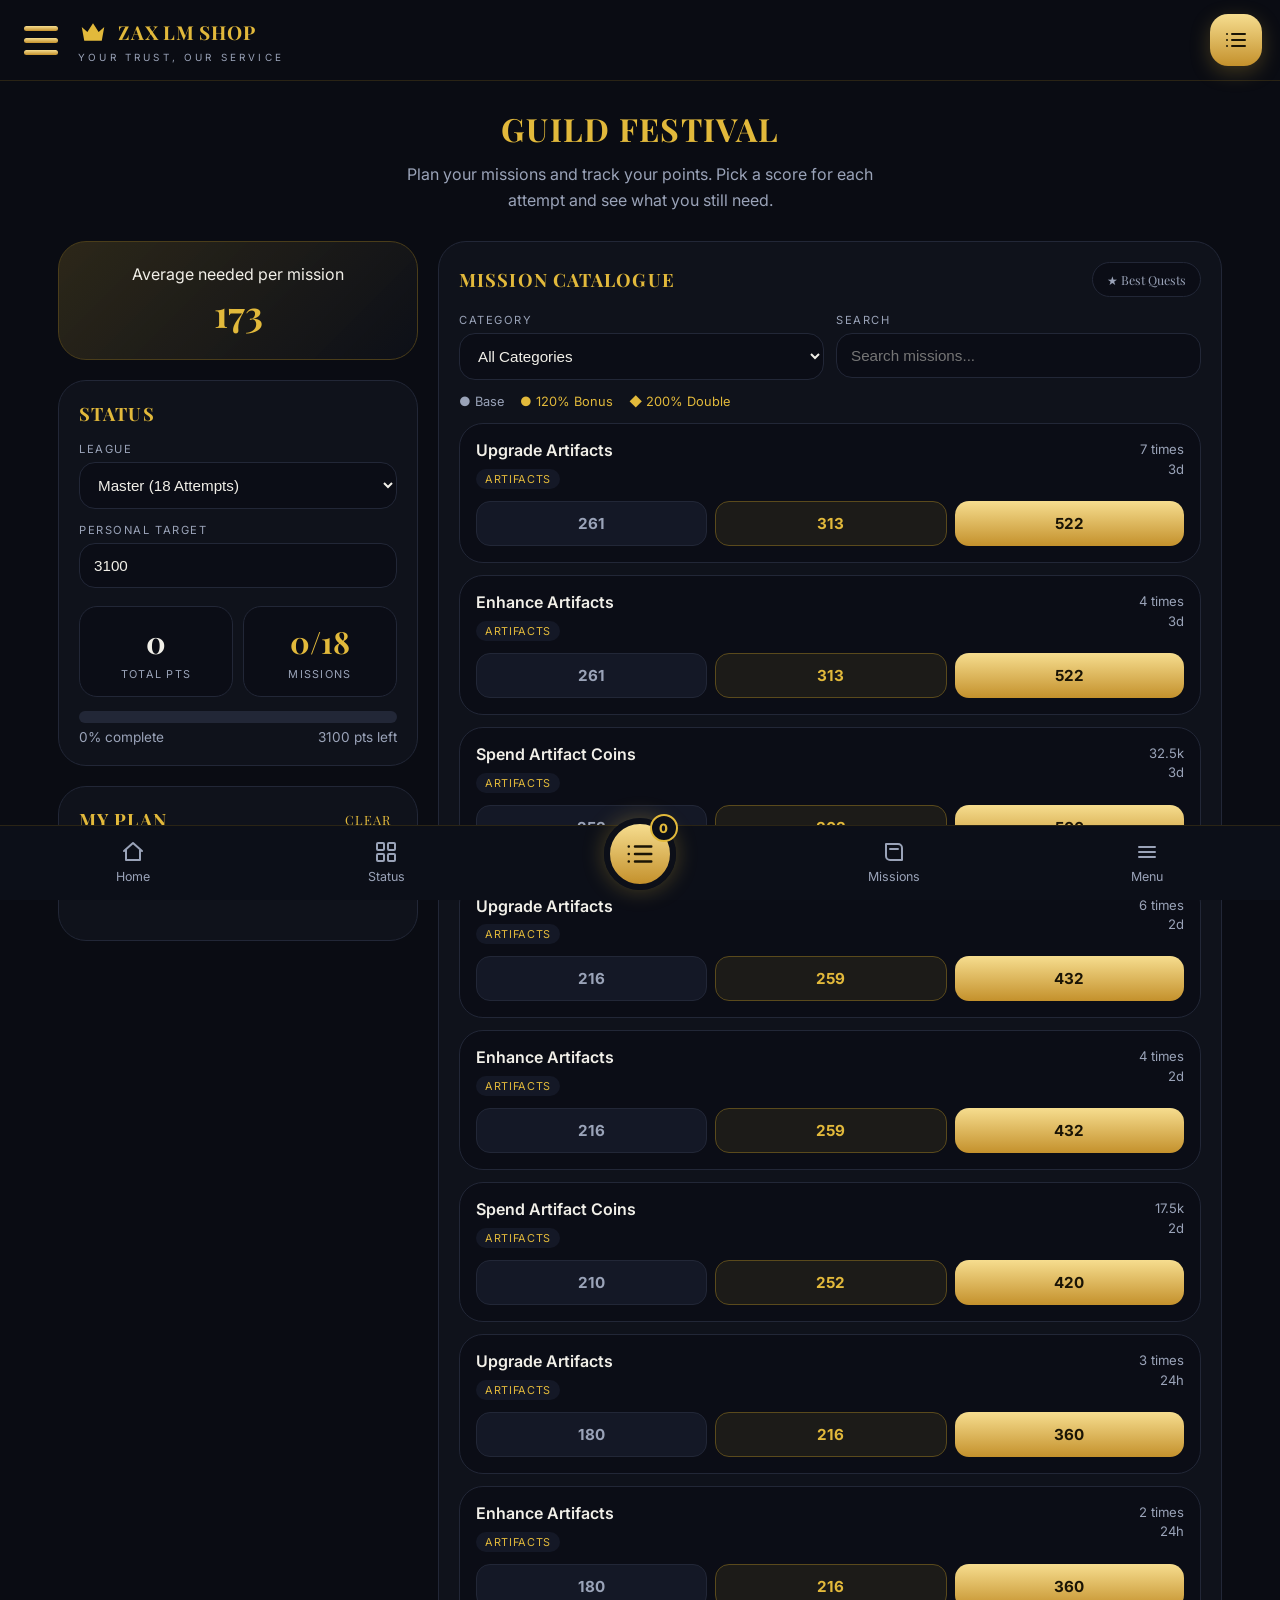
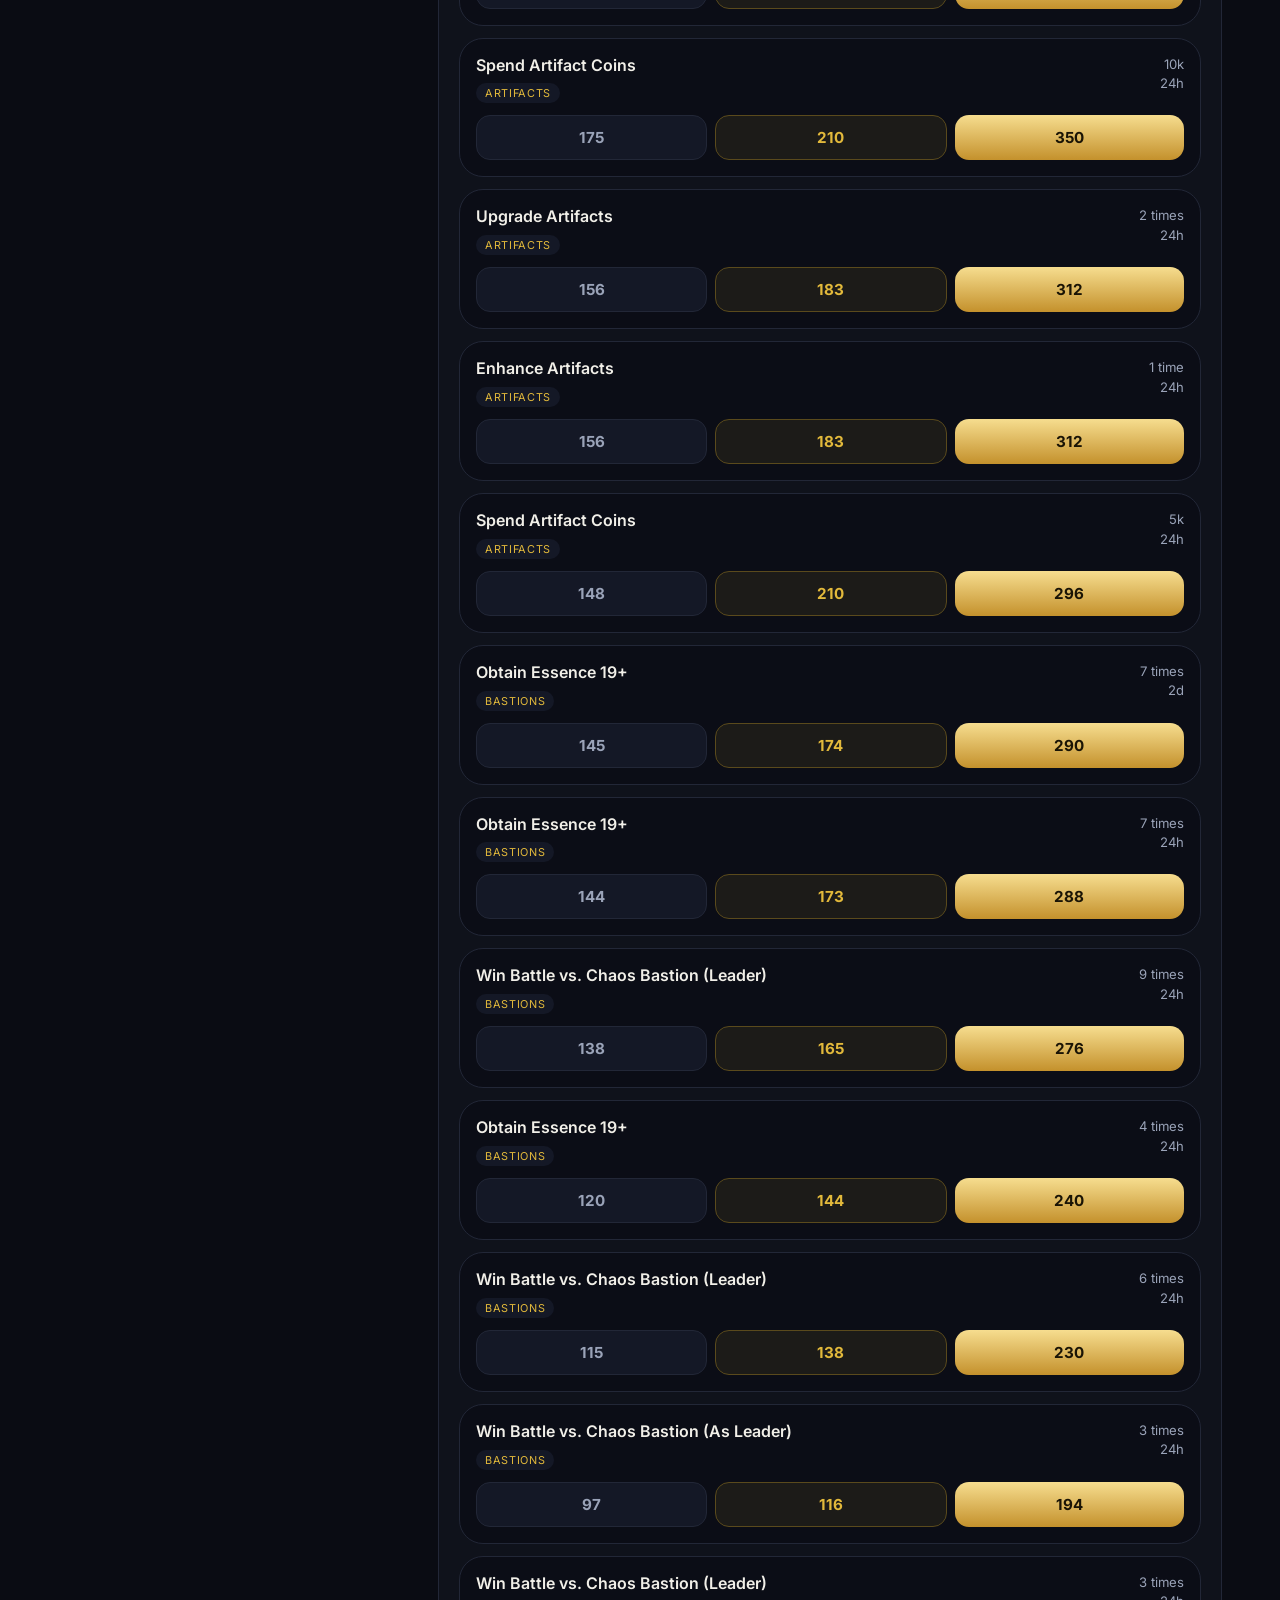
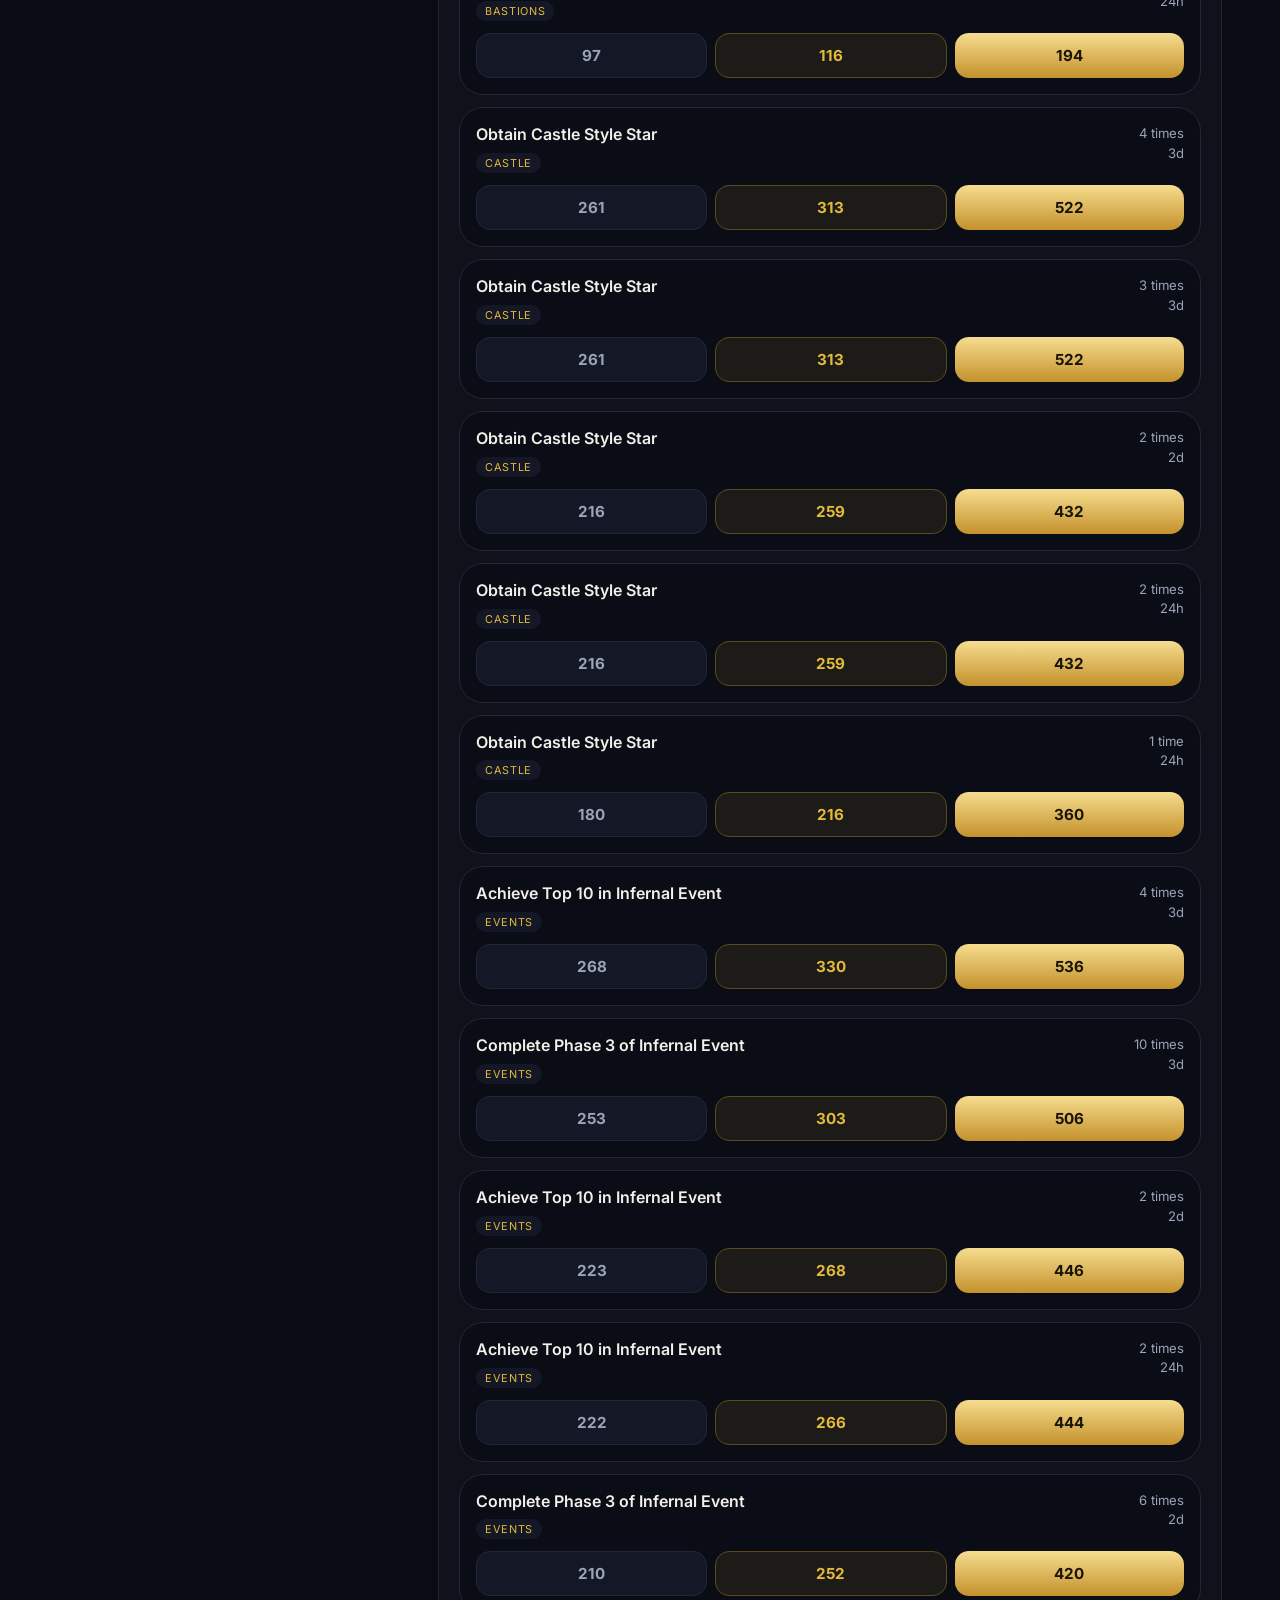
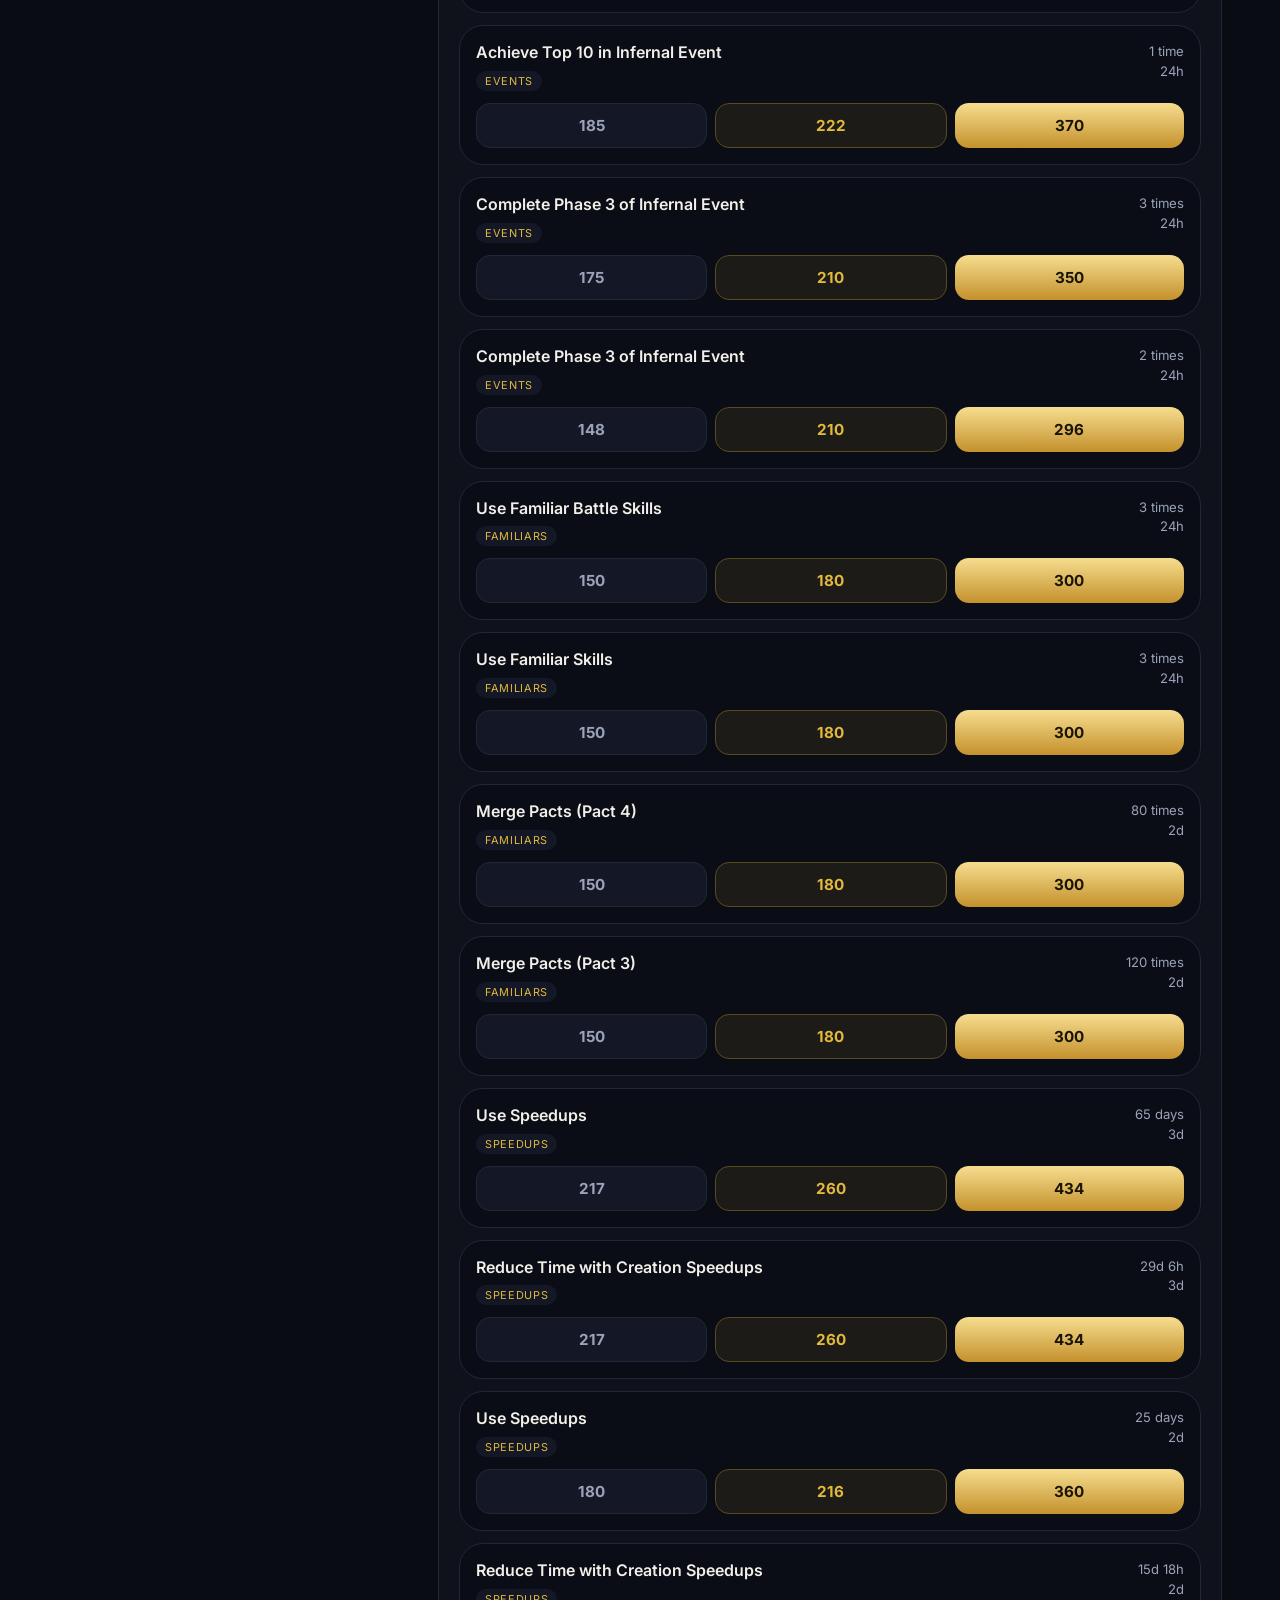
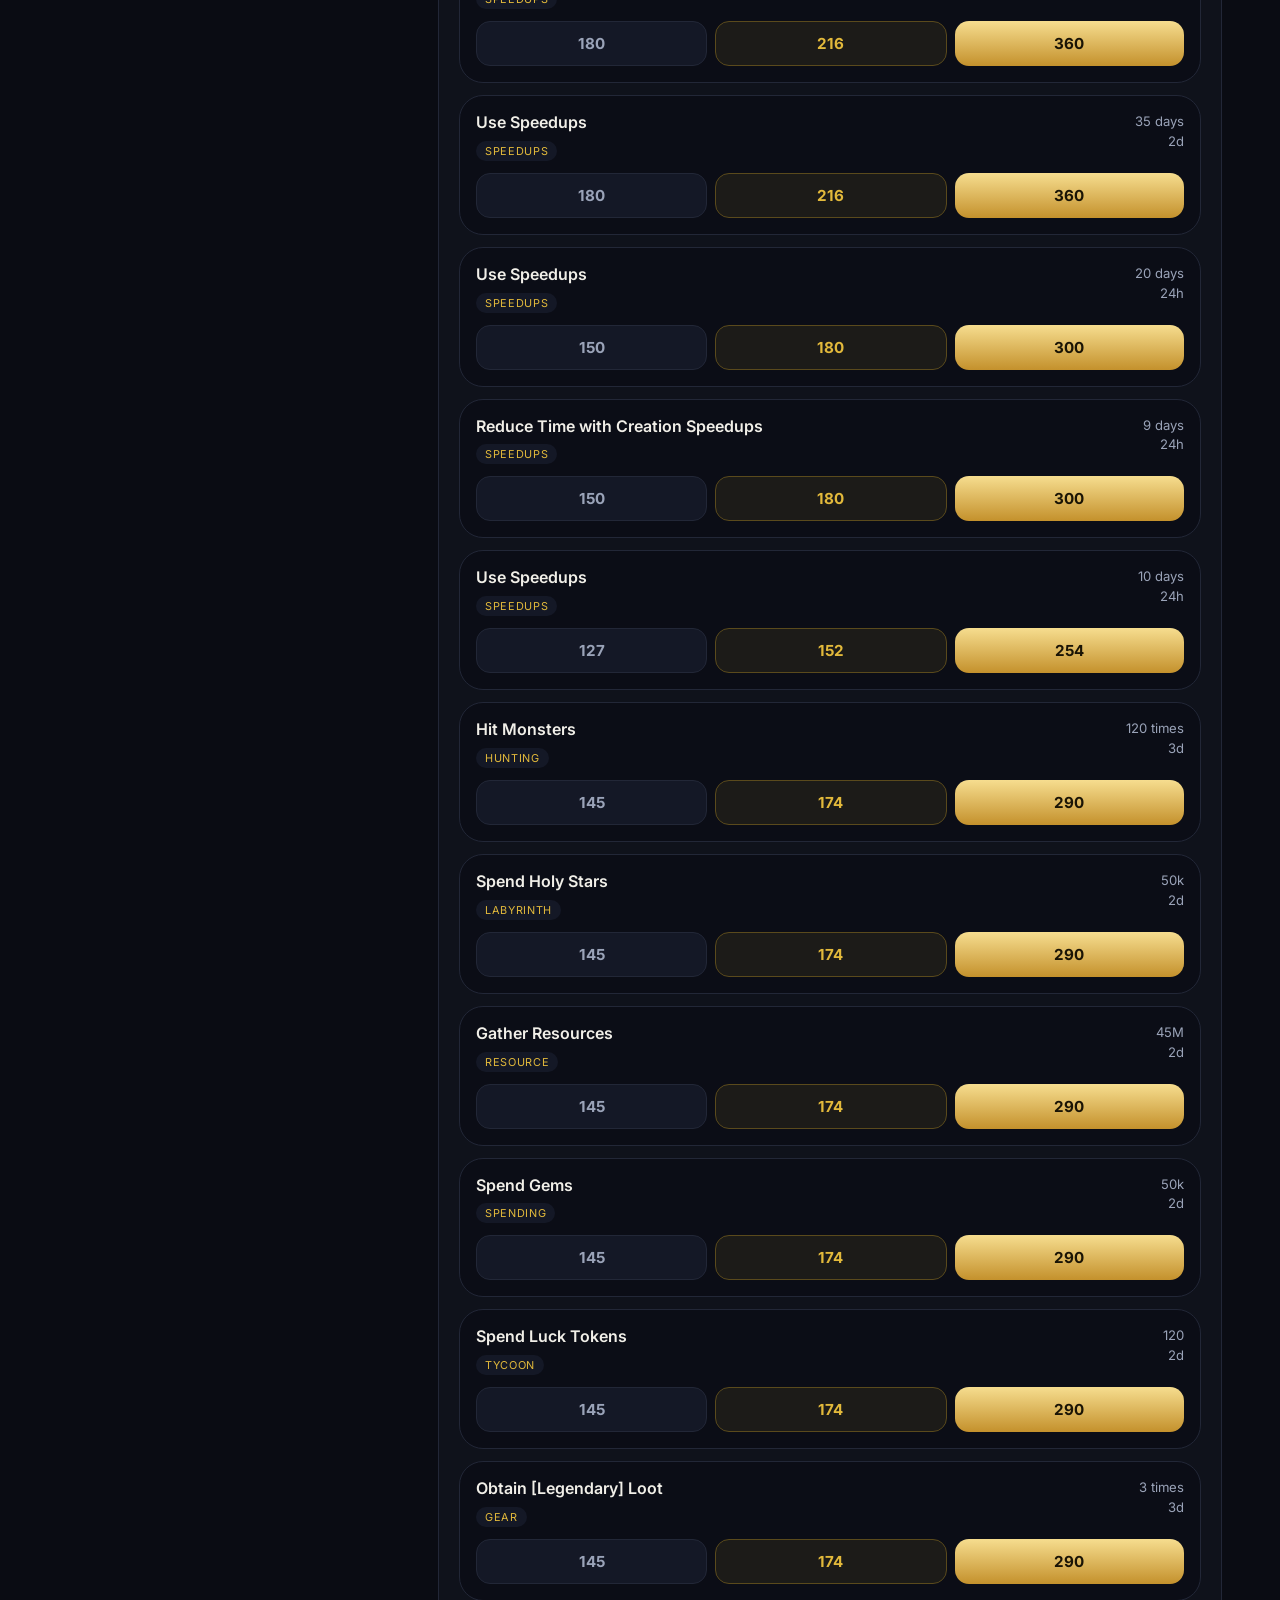
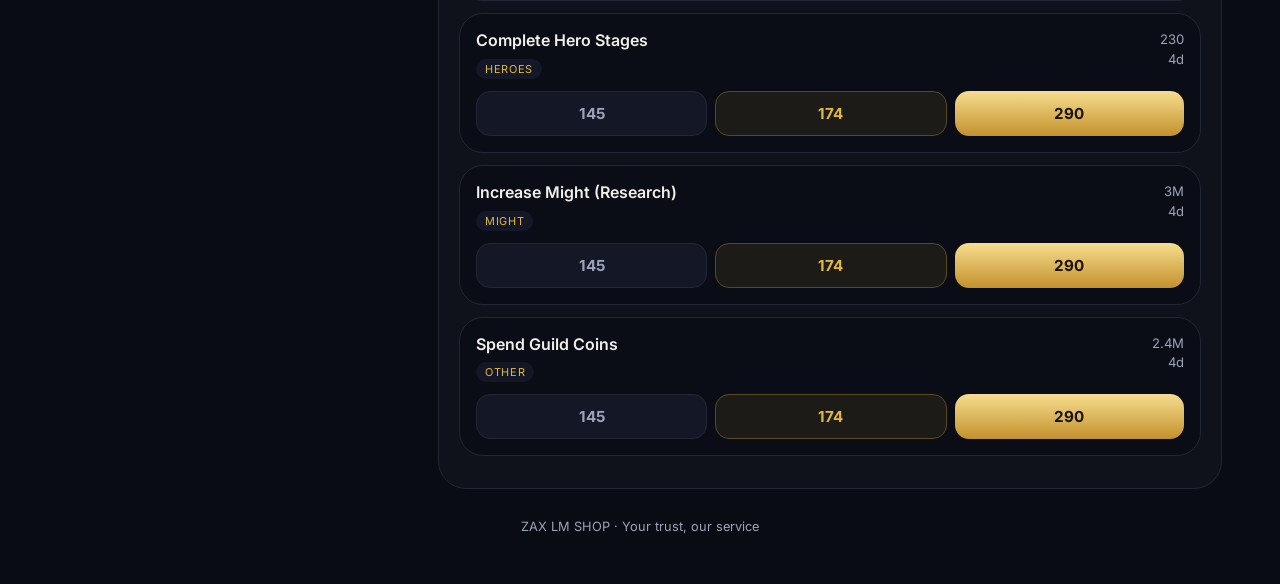
==== festival.html @ 95b4ea45 "Rename website to ZAX LM SHOP" ====
<!DOCTYPE html>
<html lang="en">
<head>
<meta charset="UTF-8">
<meta name="viewport" content="width=device-width, initial-scale=1, viewport-fit=cover">
<title>Guild Festival Calculator - ZAX LM SHOP</title>
<link rel="stylesheet" href="https://fonts.googleapis.com/css2?family=Inter:wght@400;500;600;700&family=Playfair+Display:wght@600;700;800&display=swap">
<style>
:root{--bg:#0a0c13;--surface:#0f121b;--elev:#141826;--border:#222737;--gold:#e2b93b;--gold-lo:#c4912c;--text:#f1efe8;--muted:#9aa3b8;--grad:linear-gradient(180deg,#f6dd8f,#c4912c)}
*{box-sizing:border-box}
html{scroll-behavior:smooth}
body{margin:0;background:var(--bg);color:var(--text);font-family:Inter,system-ui,sans-serif;padding-bottom:calc(110px + env(safe-area-inset-bottom,0px))}
h1,h2,.serif{font-family:'Playfair Display',Georgia,serif}
button{font-family:inherit;cursor:pointer}
header{display:flex;align-items:center;gap:14px;padding:calc(14px + env(safe-area-inset-top,0px)) 18px 14px;border-bottom:1px solid #2a2415;background:var(--bg);position:sticky;top:0;z-index:20}
.burger{background:none;border:0;padding:6px;display:grid;gap:7px}
.burger i{display:block;width:34px;height:5px;border-radius:3px;background:var(--grad)}
.brand{flex:1;min-width:0}
.brand b{display:flex;align-items:center;gap:10px;font-family:'Playfair Display',Georgia,serif;color:var(--gold);font-size:1.2rem;letter-spacing:.04em;text-transform:uppercase;white-space:nowrap}
.brand small{display:block;margin-top:4px;color:var(--muted);font-size:.62rem;letter-spacing:.32em;text-transform:uppercase}
.crown{width:30px;height:30px;fill:var(--gold);flex:none}
.hbtn{width:52px;height:52px;border:0;border-radius:18px;background:var(--grad);color:#1a1405;display:grid;place-items:center;box-shadow:0 6px 20px rgba(226,185,59,.25)}
svg.ic{width:24px;height:24px;fill:none;stroke:currentColor;stroke-width:2;stroke-linecap:round;stroke-linejoin:round}
.wrap{max-width:1200px;margin:0 auto;padding:0 18px}
.hero{text-align:center;padding:26px 0 8px}
.hero h1{margin:0;color:var(--gold);font-size:2rem;letter-spacing:.04em;text-transform:uppercase}
.hero p{margin:12px auto 0;max-width:520px;color:var(--muted);line-height:1.6}
.grid{display:grid;gap:20px;margin-top:20px}
@media(min-width:900px){.grid{grid-template-columns:360px 1fr;align-items:start}.side{position:sticky;top:96px}nav.bottom{display:none}body{padding-bottom:40px}}
.card{background:var(--surface);border:1px solid var(--border);border-radius:28px;padding:20px;margin-bottom:20px}
.card h2{margin:0 0 16px;color:var(--gold);font-size:1.15rem;letter-spacing:.06em;text-transform:uppercase;display:flex;justify-content:space-between;align-items:center;gap:8px}
.lbl{display:block;margin:0 0 6px;color:var(--muted);font-size:.7rem;letter-spacing:.14em;text-transform:uppercase}
.inp{width:100%;padding:13px 14px;border:1px solid var(--border);border-radius:16px;background:#0b0d16;color:var(--text);font-size:.95rem;outline:none}
.inp:focus{border-color:var(--gold-lo)}
.tiles{display:grid;grid-template-columns:1fr 1fr;gap:10px;margin:18px 0 14px}
.tile{background:#0b0d16;border:1px solid var(--border);border-radius:18px;padding:14px;text-align:center}
.tile b{display:block;font-family:'Playfair Display',Georgia,serif;font-size:1.9rem}
.tile span{color:var(--muted);font-size:.68rem;letter-spacing:.12em;text-transform:uppercase}
.bar{height:12px;border-radius:6px;background:var(--border);overflow:hidden}
.bar div{height:100%;width:0;background:var(--grad);transition:width .4s}
.pinfo{display:flex;justify-content:space-between;margin-top:6px;color:var(--muted);font-size:.85rem}
.promo{text-align:center;padding:22px 16px;margin-bottom:20px;border:1px solid #4a3d1a;border-radius:28px;background:linear-gradient(135deg,rgba(226,185,59,.16),rgba(15,18,27,.6))}
.promo p{margin:0 0 4px}
.promo b{font-family:'Playfair Display',Georgia,serif;font-size:2.3rem;color:var(--gold)}
.pi{display:flex;align-items:center;gap:12px;padding:10px;margin-bottom:10px;border:1px solid var(--border);border-radius:20px;background:#0b0d16}
.pill{flex:none;min-width:48px;padding:12px 0;border-radius:16px;background:var(--grad);color:#1a1405;font-weight:800;text-align:center}
.pn{flex:1;font-size:.9rem;line-height:1.3}
.ps{color:var(--gold);font-size:1.1rem}
.x{border:0;background:none;color:var(--muted);font-size:1.5rem;padding:4px 8px}
.empty{text-align:center;color:var(--muted);padding:20px;font-size:.9rem}
.linkbtn{background:none;border:0;color:var(--gold);font-size:.8rem;letter-spacing:.08em;text-transform:uppercase}
.best{display:flex;align-items:center;gap:6px;padding:8px 14px;border:1px solid var(--border);border-radius:20px;background:#0b0d16;color:var(--muted);font-size:.78rem}
.best.on{background:var(--grad);color:#1a1405;border-color:transparent;font-weight:700}
.filters{display:grid;grid-template-columns:1fr 1fr;gap:12px;margin-bottom:14px}
.legend{display:flex;gap:16px;flex-wrap:wrap;margin-bottom:14px;color:var(--muted);font-size:.8rem}
.legend .g{color:var(--gold)}
.mc{border:1px solid var(--border);border-radius:24px;padding:16px;margin-bottom:12px;background:#0b0d16}
.mtop{display:flex;justify-content:space-between;gap:12px;margin-bottom:14px}
.mn{font-weight:600;margin-bottom:6px;line-height:1.3}
.tag{font-size:.68rem;padding:3px 9px;border-radius:10px;background:var(--elev);color:var(--gold);letter-spacing:.06em;text-transform:uppercase}
.mt{text-align:right;color:var(--muted);font-size:.82rem;line-height:1.5;white-space:nowrap}
.sr{display:flex;gap:8px}
.sc{flex:1;padding:12px 0;border-radius:14px;border:1px solid var(--border);background:var(--elev);color:var(--muted);font-weight:700;font-size:.95rem}
.sc.b{color:var(--gold);border-color:#5a4a1c;background:rgba(226,185,59,.08)}
.sc.d{border:0;background:var(--grad);color:#1a1405}
.sc:active{transform:scale(.96)}
nav.bottom{position:fixed;left:0;right:0;bottom:0;z-index:30;display:grid;grid-template-columns:repeat(5,1fr);align-items:end;padding:8px 6px calc(10px + env(safe-area-inset-bottom,0px));background:#0c0f18;border-top:1px solid #2a2415}
nav.bottom a,nav.bottom button.n{display:grid;justify-items:center;gap:5px;color:var(--muted);font-size:.78rem;text-decoration:none;background:none;border:0;padding:6px 0}
nav.bottom .on{color:var(--gold)}
nav.bottom button.fab{position:relative;width:72px;height:72px;margin:-34px auto 0;border:6px solid #0c0f18;border-radius:50%;background:var(--grad);color:#1a1405;display:grid;place-items:center;box-shadow:0 0 22px rgba(226,185,59,.3);padding:0}
.badge{position:absolute;top:-10px;right:-8px;min-width:28px;height:28px;border-radius:14px;background:#0c0f18;border:2px solid var(--gold);color:var(--gold);font-weight:800;font-size:.8rem;display:grid;place-items:center}
.scrim{position:fixed;inset:0;background:rgba(0,0,0,.6);opacity:0;pointer-events:none;transition:opacity .25s;z-index:40}
.drawer{position:fixed;top:0;bottom:0;left:0;width:min(86vw,360px);background:var(--bg);border-right:1px solid #2a2415;transform:translateX(-100%);transition:transform .28s;z-index:50;display:flex;flex-direction:column;padding-top:env(safe-area-inset-top,0px)}
body.menu .drawer{transform:none}
body.menu .scrim{opacity:1;pointer-events:auto}
.dh{display:flex;align-items:center;justify-content:space-between;padding:18px;border-bottom:1px solid #2a2415}
.dx{width:48px;height:48px;border-radius:50%;border:1px solid var(--border);background:var(--surface);color:var(--text);font-size:1.5rem}
.dl{flex:1;overflow-y:auto;padding:8px 18px}
.dl a{display:flex;align-items:center;gap:16px;padding:14px 0;border-bottom:1px solid var(--border);color:var(--text);text-decoration:none;font-size:1.05rem}
.dl a.cur{color:var(--gold)}
.dl a i{flex:none;width:50px;height:50px;border-radius:16px;border:1px solid var(--border);background:var(--surface);display:grid;place-items:center;color:var(--gold);font-style:normal}
.dl a span{flex:1}
.dl a::after{content:"\203A";color:var(--muted);font-size:1.6rem}
.dfoot{padding:16px 18px calc(16px + env(safe-area-inset-bottom,0px));border-top:1px solid var(--border);color:var(--gold);font-family:'Playfair Display',Georgia,serif;font-size:.7rem;letter-spacing:.18em;text-transform:uppercase}
footer{text-align:center;color:var(--muted);font-size:.8rem;padding:10px 18px}
</style>
</head>
<body>
<header>
  <button class="burger" onclick="menu(1)" aria-label="Menu"><i></i><i></i><i></i></button>
  <div class="brand"><b><svg class="crown" viewBox="0 0 24 24"><path d="M3 8l4.5 4L12 5l4.5 7L21 8l-2 11H5z"/></svg>ZAX LM SHOP</b><small>Your trust, our service</small></div>
  <button class="hbtn" onclick="go('plan')" aria-label="My plan"><svg class="ic" viewBox="0 0 24 24"><path d="M8 6h13M8 12h13M8 18h13M3 6h.01M3 12h.01M3 18h.01"/></svg></button>
</header>

<div class="wrap">
  <section class="hero"><h1>Guild Festival</h1><p>Plan your missions and track your points. Pick a score for each attempt and see what you still need.</p></section>

  <div class="grid">
    <div class="side">
      <div class="promo"><p>Average needed per mission</p><b id="avg">173</b></div>

      <div class="card" id="status">
        <h2>Status</h2>
        <label class="lbl">League</label>
        <select id="league" class="inp" onchange="league()">
          <option value="18">Master (18 Attempts)</option><option value="15">Expert (15 Attempts)</option><option value="12">Advanced (12 Attempts)</option><option value="10">Intermediate (10 Attempts)</option><option value="7">Beginner (7 Attempts)</option>
        </select>
        <label class="lbl" style="margin-top:14px">Personal Target</label>
        <input type="number" id="target" class="inp" value="3100" oninput="stats()">
        <div class="tiles">
          <div class="tile"><b id="total">0</b><span>Total Pts</span></div>
          <div class="tile"><b id="count" style="color:var(--gold)">0/18</b><span>Missions</span></div>
        </div>
        <div class="bar"><div id="bar"></div></div>
        <div class="pinfo"><span id="pct">0% complete</span><span id="left">3100 pts left</span></div>
      </div>

      <div class="card" id="plan">
        <h2>My Plan <button class="linkbtn" onclick="clearPlan()">Clear</button></h2>
        <div id="planList"></div>
      </div>
    </div>

    <div id="catalogue">
      <div class="card">
        <h2>Mission Catalogue <button id="bestBtn" class="best" onclick="toggleBest()">&#9733; Best Quests</button></h2>
        <div class="filters">
          <div><label class="lbl">Category</label>
            <select id="cat" class="inp" onchange="render()">
              <option value="All">All Categories</option><option>Artifacts</option><option>Bastions</option><option>Castle</option><option>Events</option><option>Familiars</option><option>Gear</option><option>Heroes</option><option>Hunting</option><option>Labyrinth</option><option>Might</option><option>Resource</option><option>Speedups</option><option>Spending</option><option>Tycoon</option><option>Other</option>
            </select></div>
          <div><label class="lbl">Search</label><input id="q" class="inp" placeholder="Search missions..." oninput="render()"></div>
        </div>
        <div class="legend"><span>&#9679; Base</span><span class="g">&#9679; 120% Bonus</span><span class="g">&#9670; 200% Double</span></div>
        <div id="list"></div>
      </div>
    </div>
  </div>
  <footer>ZAX LM SHOP · Your trust, our service</footer>
</div>

<nav class="bottom">
  <a href="index.html#top"><svg class="ic" viewBox="0 0 24 24"><path d="M3 11l9-8 9 8M5 10v10h14V10"/></svg>Home</a>
  <button class="n on" onclick="go('status')"><svg class="ic" viewBox="0 0 24 24"><rect x="3" y="3" width="7" height="7" rx="1"/><rect x="14" y="3" width="7" height="7" rx="1"/><rect x="3" y="14" width="7" height="7" rx="1"/><rect x="14" y="14" width="7" height="7" rx="1"/></svg>Status</button>
  <div><button class="n fab" onclick="go('plan')" aria-label="My plan"><svg class="ic" viewBox="0 0 24 24" style="width:30px;height:30px"><path d="M8 6h13M8 12h13M8 18h13M3 6h.01M3 12h.01M3 18h.01"/></svg><span class="badge" id="badge">0</span></button></div>
  <button class="n" onclick="go('catalogue')"><svg class="ic" viewBox="0 0 24 24"><path d="M4 4h12a4 4 0 014 4v12H8a4 4 0 01-4-4zM8 9h8"/></svg>Missions</button>
  <button class="n" onclick="menu(1)"><svg class="ic" viewBox="0 0 24 24"><path d="M4 7h16M4 12h16M4 17h16"/></svg>Menu</button>
</nav>

<div class="scrim" onclick="menu(0)"></div>
<aside class="drawer">
  <div class="dh"><div class="brand"><b>ZAX LM SHOP</b><small>Your trust, our service</small></div><button class="dx" onclick="menu(0)" aria-label="Close">&times;</button></div>
  <div class="dl">
    <a href="index.html#top"><i>&#9670;</i><span>Home</span></a>
    <a href="index.html#resources"><i>&#9670;</i><span>Resource Price List</span></a>
    <a href="index.html#calculator"><i>&#9670;</i><span>Speedup Calculator</span></a>
    <a href="training.html"><i>&#9670;</i><span>Training Calculator</span></a>
    <a href="hunting.html"><i>&#9670;</i><span>Monster Hunting</span></a>
    <a href="festival.html" class="cur" aria-current="page"><i>&#9670;</i><span>Guild Festival</span></a>
    <a href="index.html#order"><i>&#9670;</i><span>Order Builder</span></a>
    <a href="index.html#contact"><i>&#9670;</i><span>Contact</span></a>
  </div>
  <div class="dfoot">Trusted supply &middot; Best prices</div>
</aside>

<script>
        const missions = [
            {"base":261,"bonus":313,"cat":"Artifacts","double":522,"name":"Upgrade Artifacts","req":"7 times","time":"3d"},
            {"base":261,"bonus":313,"cat":"Artifacts","double":522,"name":"Enhance Artifacts","req":"4 times","time":"3d"},
            {"base":253,"bonus":303,"cat":"Artifacts","double":506,"name":"Spend Artifact Coins","req":"32.5k","time":"3d"},
            {"base":216,"bonus":259,"cat":"Artifacts","double":432,"name":"Upgrade Artifacts","req":"6 times","time":"2d"},
            {"base":216,"bonus":259,"cat":"Artifacts","double":432,"name":"Enhance Artifacts","req":"4 times","time":"2d"},
            {"base":210,"bonus":252,"cat":"Artifacts","double":420,"name":"Spend Artifact Coins","req":"17.5k","time":"2d"},
            {"base":180,"bonus":216,"cat":"Artifacts","double":360,"name":"Upgrade Artifacts","req":"3 times","time":"24h"},
            {"base":180,"bonus":216,"cat":"Artifacts","double":360,"name":"Enhance Artifacts","req":"2 times","time":"24h"},
            {"base":175,"bonus":210,"cat":"Artifacts","double":350,"name":"Spend Artifact Coins","req":"10k","time":"24h"},
            {"base":156,"bonus":183,"cat":"Artifacts","double":312,"name":"Upgrade Artifacts","req":"2 times","time":"24h"},
            {"base":156,"bonus":183,"cat":"Artifacts","double":312,"name":"Enhance Artifacts","req":"1 time","time":"24h"},
            {"base":148,"bonus":210,"cat":"Artifacts","double":296,"name":"Spend Artifact Coins","req":"5k","time":"24h"},
            {"base":145,"bonus":174,"cat":"Bastions","double":290,"name":"Obtain Essence 19+","req":"7 times","time":"2d"},
            {"base":144,"bonus":173,"cat":"Bastions","double":288,"name":"Obtain Essence 19+","req":"7 times","time":"24h"},
            {"base":138,"bonus":165,"cat":"Bastions","double":276,"name":"Win Battle vs. Chaos Bastion (Leader)","req":"9 times","time":"24h"},
            {"base":120,"bonus":144,"cat":"Bastions","double":240,"name":"Obtain Essence 19+","req":"4 times","time":"24h"},
            {"base":115,"bonus":138,"cat":"Bastions","double":230,"name":"Win Battle vs. Chaos Bastion (Leader)","req":"6 times","time":"24h"},
            {"base":97,"bonus":116,"cat":"Bastions","double":194,"name":"Win Battle vs. Chaos Bastion (As Leader)","req":"3 times","time":"24h"},
            {"base":97,"bonus":116,"cat":"Bastions","double":194,"name":"Win Battle vs. Chaos Bastion (Leader)","req":"3 times","time":"24h"},
            {"base":261,"bonus":313,"cat":"Castle","double":522,"name":"Obtain Castle Style Star","req":"4 times","time":"3d"},
            {"base":261,"bonus":313,"cat":"Castle","double":522,"name":"Obtain Castle Style Star","req":"3 times","time":"3d"},
            {"base":216,"bonus":259,"cat":"Castle","double":432,"name":"Obtain Castle Style Star","req":"2 times","time":"2d"},
            {"base":216,"bonus":259,"cat":"Castle","double":432,"name":"Obtain Castle Style Star","req":"2 times","time":"24h"},
            {"base":180,"bonus":216,"cat":"Castle","double":360,"name":"Obtain Castle Style Star","req":"1 time","time":"24h"},
            {"base":268,"bonus":330,"cat":"Events","double":536,"name":"Achieve Top 10 in Infernal Event","req":"4 times","time":"3d"},
            {"base":253,"bonus":303,"cat":"Events","double":506,"name":"Complete Phase 3 of Infernal Event","req":"10 times","time":"3d"},
            {"base":223,"bonus":268,"cat":"Events","double":446,"name":"Achieve Top 10 in Infernal Event","req":"2 times","time":"2d"},
            {"base":222,"bonus":266,"cat":"Events","double":444,"name":"Achieve Top 10 in Infernal Event","req":"2 times","time":"24h"},
            {"base":210,"bonus":252,"cat":"Events","double":420,"name":"Complete Phase 3 of Infernal Event","req":"6 times","time":"2d"},
            {"base":185,"bonus":222,"cat":"Events","double":370,"name":"Achieve Top 10 in Infernal Event","req":"1 time","time":"24h"},
            {"base":175,"bonus":210,"cat":"Events","double":350,"name":"Complete Phase 3 of Infernal Event","req":"3 times","time":"24h"},
            {"base":148,"bonus":210,"cat":"Events","double":296,"name":"Complete Phase 3 of Infernal Event","req":"2 times","time":"24h"},
            {"base":150,"bonus":180,"cat":"Familiars","double":300,"name":"Use Familiar Battle Skills","req":"3 times","time":"24h"},
            {"base":150,"bonus":180,"cat":"Familiars","double":300,"name":"Use Familiar Skills","req":"3 times","time":"24h"},
            {"base":150,"bonus":180,"cat":"Familiars","double":300,"name":"Merge Pacts (Pact 4)","req":"80 times","time":"2d"},
            {"base":150,"bonus":180,"cat":"Familiars","double":300,"name":"Merge Pacts (Pact 3)","req":"120 times","time":"2d"},
            {"base":217,"bonus":260,"cat":"Speedups","double":434,"name":"Use Speedups","req":"65 days","time":"3d"},
            {"base":217,"bonus":260,"cat":"Speedups","double":434,"name":"Reduce Time with Creation Speedups","req":"29d 6h","time":"3d"},
            {"base":180,"bonus":216,"cat":"Speedups","double":360,"name":"Use Speedups","req":"25 days","time":"2d"},
            {"base":180,"bonus":216,"cat":"Speedups","double":360,"name":"Reduce Time with Creation Speedups","req":"15d 18h","time":"2d"},
            {"base":180,"bonus":216,"cat":"Speedups","double":360,"name":"Use Speedups","req":"35 days","time":"2d"},
            {"base":150,"bonus":180,"cat":"Speedups","double":300,"name":"Use Speedups","req":"20 days","time":"24h"},
            {"base":150,"bonus":180,"cat":"Speedups","double":300,"name":"Reduce Time with Creation Speedups","req":"9 days","time":"24h"},
            {"base":127,"bonus":152,"cat":"Speedups","double":254,"name":"Use Speedups","req":"10 days","time":"24h"},
            {"base":145,"bonus":174,"cat":"Hunting","double":290,"name":"Hit Monsters","req":"120 times","time":"3d"},
            {"base":145,"bonus":174,"cat":"Labyrinth","double":290,"name":"Spend Holy Stars","req":"50k","time":"2d"},
            {"base":145,"bonus":174,"cat":"Resource","double":290,"name":"Gather Resources","req":"45M","time":"2d"},
            {"base":145,"bonus":174,"cat":"Spending","double":290,"name":"Spend Gems","req":"50k","time":"2d"},
            {"base":145,"bonus":174,"cat":"Tycoon","double":290,"name":"Spend Luck Tokens","req":"120","time":"2d"},
            {"base":145,"bonus":174,"cat":"Gear","double":290,"name":"Obtain [Legendary] Loot","req":"3 times","time":"3d"},
            {"base":145,"bonus":174,"cat":"Heroes","double":290,"name":"Complete Hero Stages","req":"230","time":"4d"},
            {"base":145,"bonus":174,"cat":"Might","double":290,"name":"Increase Might (Research)","req":"3M","time":"4d"},
            {"base":145,"bonus":174,"cat":"Other","double":290,"name":"Spend Guild Coins","req":"2.4M","time":"4d"}
        ];
let plan=[],max=18,best=false;
const $=id=>document.getElementById(id);
function menu(o){document.body.classList.toggle('menu',!!o)}
function go(id){$(id).scrollIntoView({behavior:'smooth',block:'start'})}
function toggleBest(){best=!best;$('bestBtn').classList.toggle('on',best);render()}
function render(){
  const q=$('q').value.toLowerCase(),c=$('cat').value;
  const rows=missions.map((m,i)=>({m,i})).filter(({m})=>m.name.toLowerCase().includes(q)&&(c==='All'||m.cat===c)&&(!best||m.base>=170||m.bonus>=200||m.double>=350));
  $('list').innerHTML=rows.map(({m,i})=>`<div class="mc"><div class="mtop"><div><div class="mn">${m.name}</div><span class="tag">${m.cat}</span></div><div class="mt">${m.req}<br>${m.time}</div></div><div class="sr"><button class="sc" data-i="${i}" data-k="base">${m.base}</button><button class="sc b" data-i="${i}" data-k="bonus">${m.bonus}</button><button class="sc d" data-i="${i}" data-k="double">${m.double}</button></div></div>`).join('')||'<p class="empty">No missions match.</p>';
}
$('list').addEventListener('click',e=>{
  const b=e.target.closest('.sc');if(!b)return;
  const m=missions[b.dataset.i];
  if(plan.length>=max){alert('Maximum attempts reached!');return}
  plan.push({name:m.name,score:m[b.dataset.k]});update();
});
$('planList').addEventListener('click',e=>{
  const x=e.target.closest('.x');if(!x)return;
  plan.splice(+x.dataset.r,1);update();
});
function renderPlan(){
  $('planList').innerHTML=plan.length?plan.map((p,i)=>`<div class="pi"><span class="pill">#${i+1}</span><span class="pn">${p.name}</span><b class="ps serif">${p.score}</b><button class="x" data-r="${i}" aria-label="Remove">&times;</button></div>`).join(''):'<p class="empty">No missions planned yet.</p>';
}
function clearPlan(){if(plan.length&&confirm('Clear your entire plan?')){plan=[];update()}}
function league(){max=parseInt($('league').value);plan=plan.slice(0,max);update()}
function stats(){
  const total=plan.reduce((s,p)=>s+p.score,0),target=parseInt($('target').value)||0;
  const pct=target>0?Math.min(100,total/target*100):0,rem=max-plan.length,left=Math.max(0,target-total);
  $('total').textContent=total;$('count').textContent=plan.length+'/'+max;$('badge').textContent=plan.length;
  $('bar').style.width=pct+'%';$('pct').textContent=Math.round(pct)+'% complete';$('left').textContent=left+' pts left';
  $('avg').textContent=rem>0?Math.ceil(left/rem):0;
}
function update(){renderPlan();stats()}
render();update();
</script>
</body>
</html>
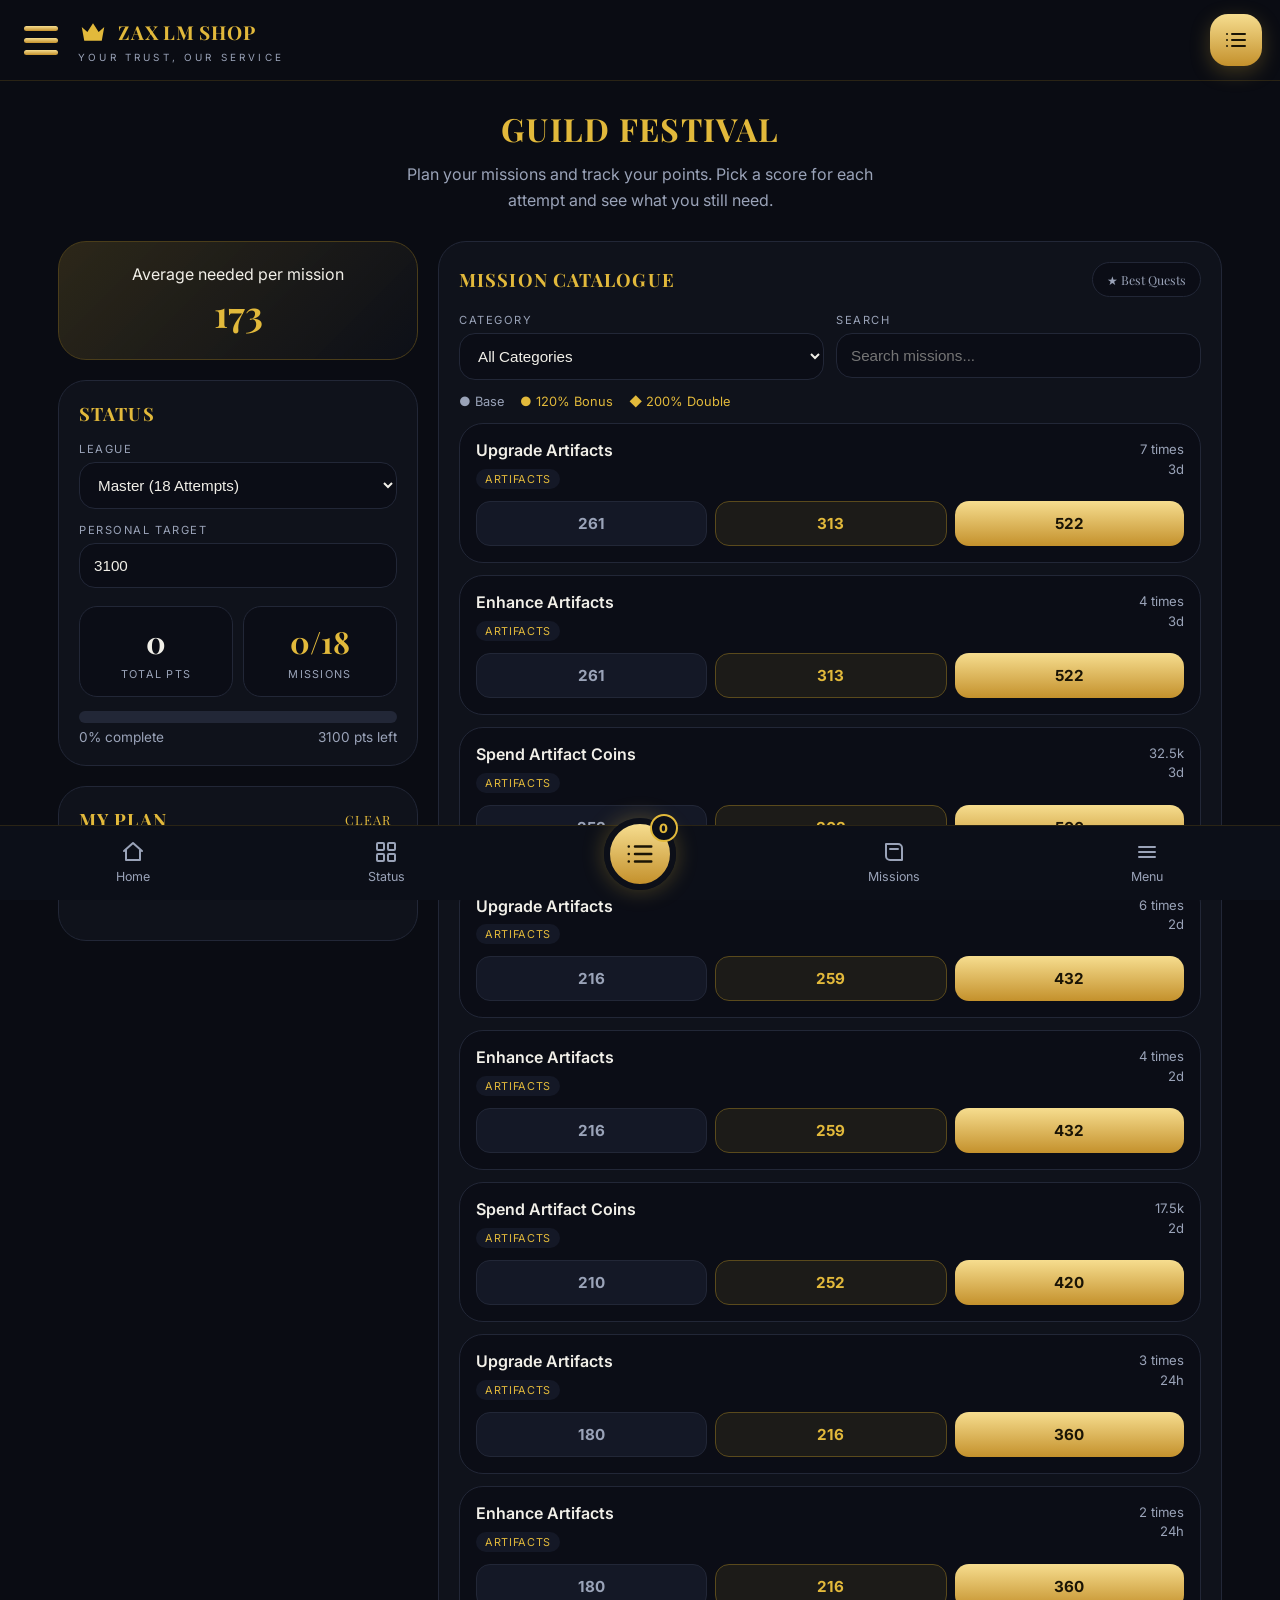
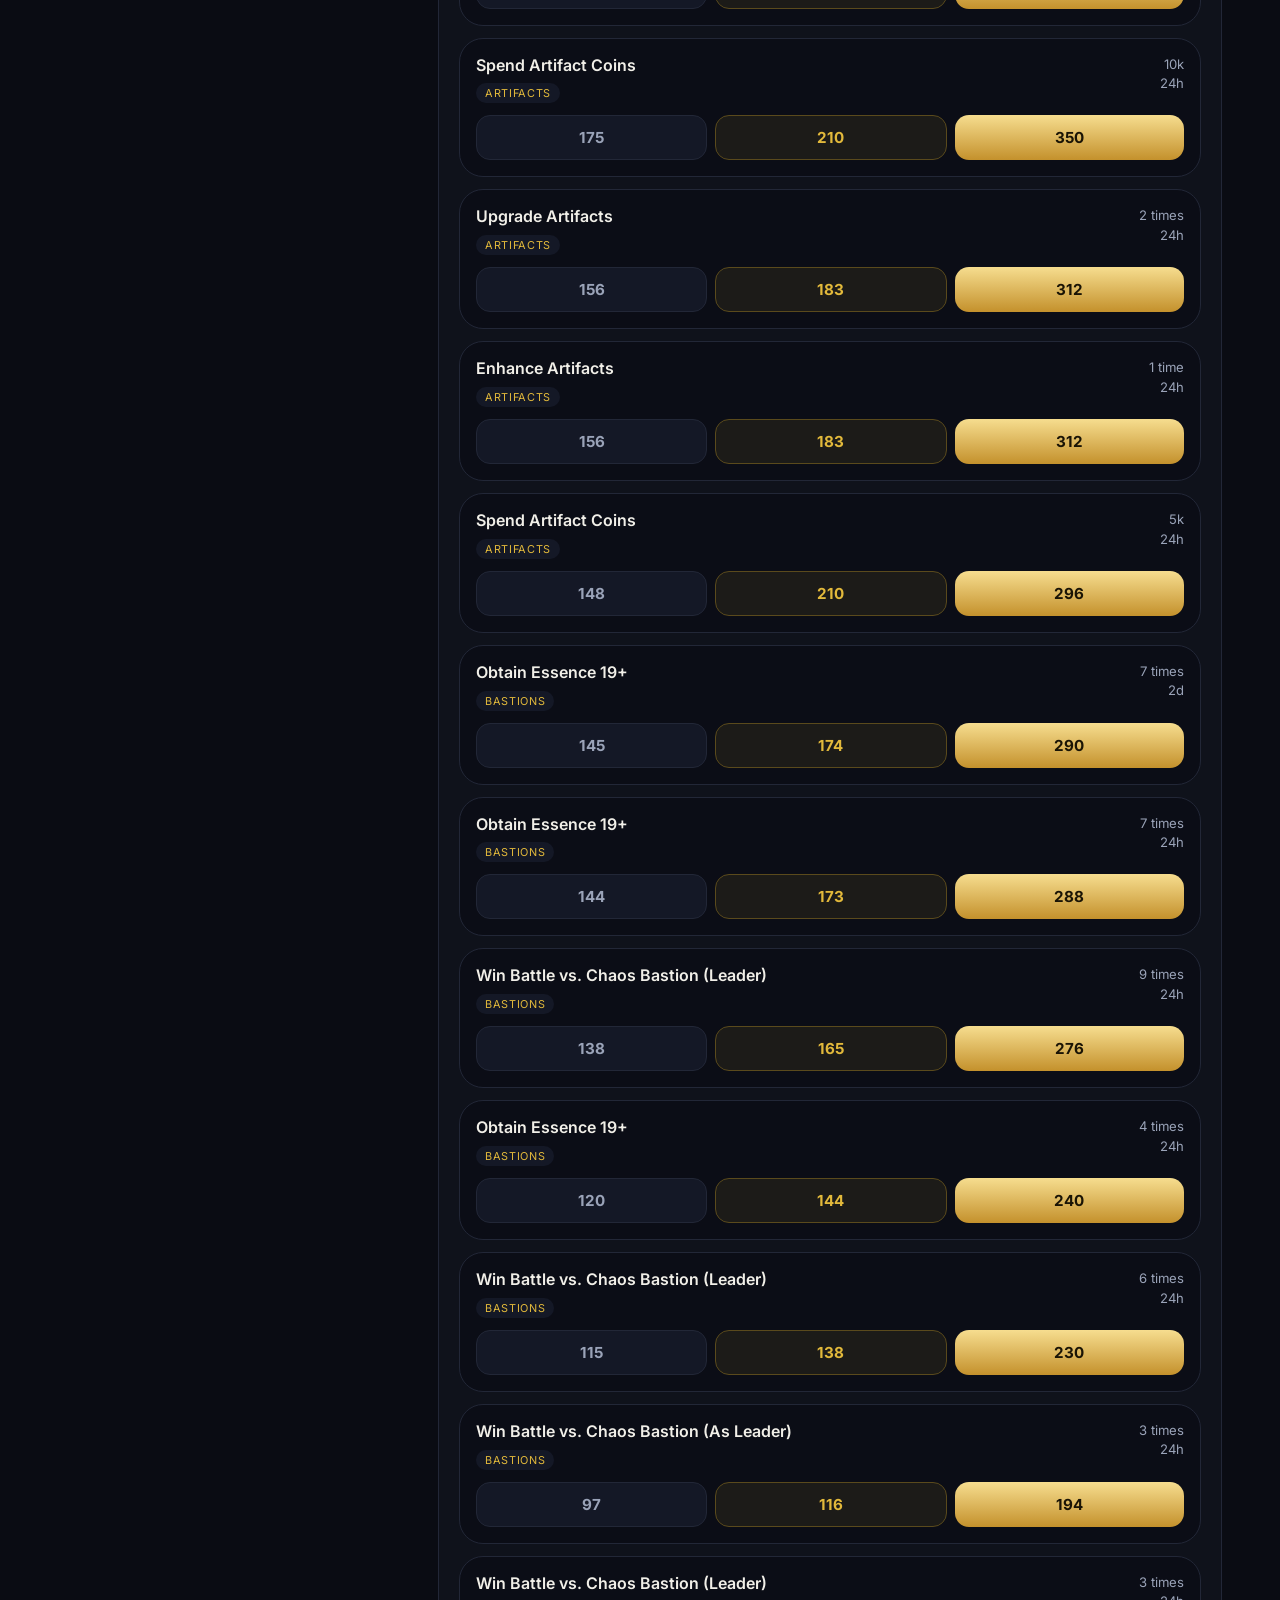
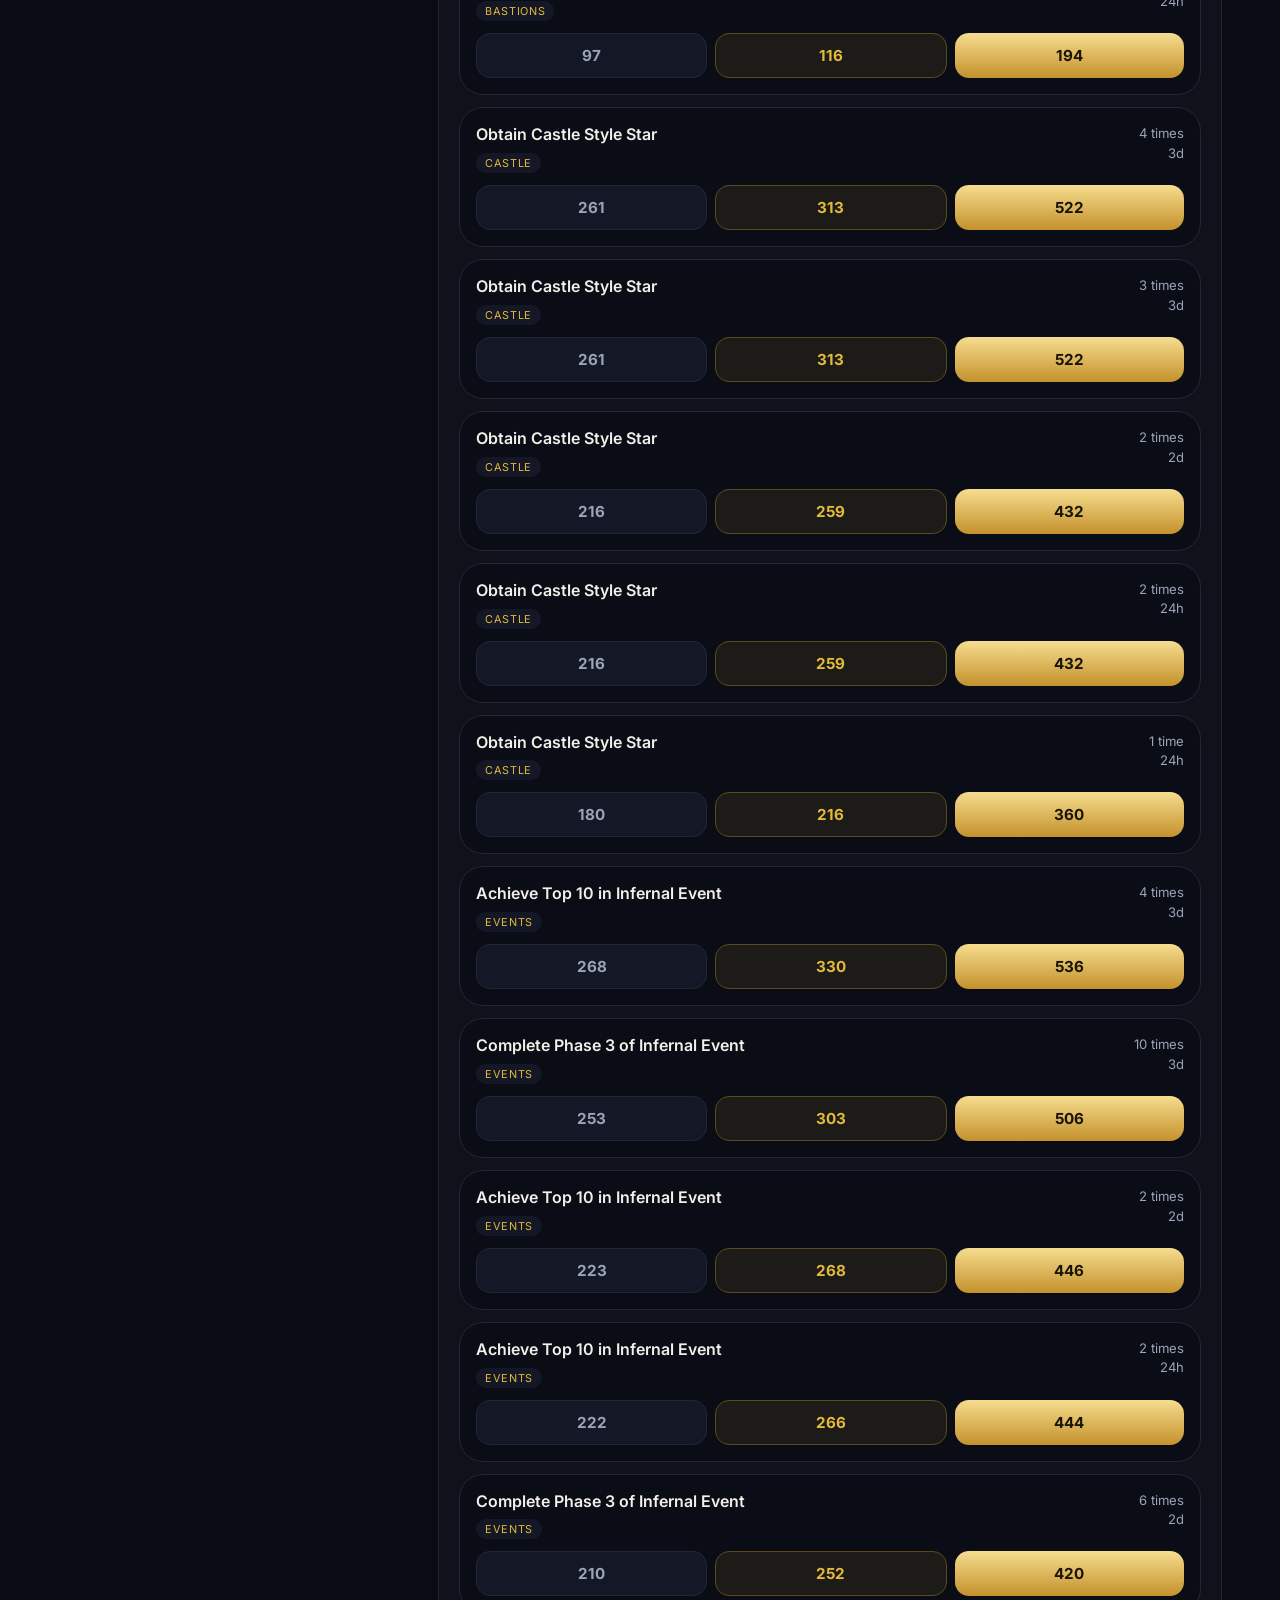
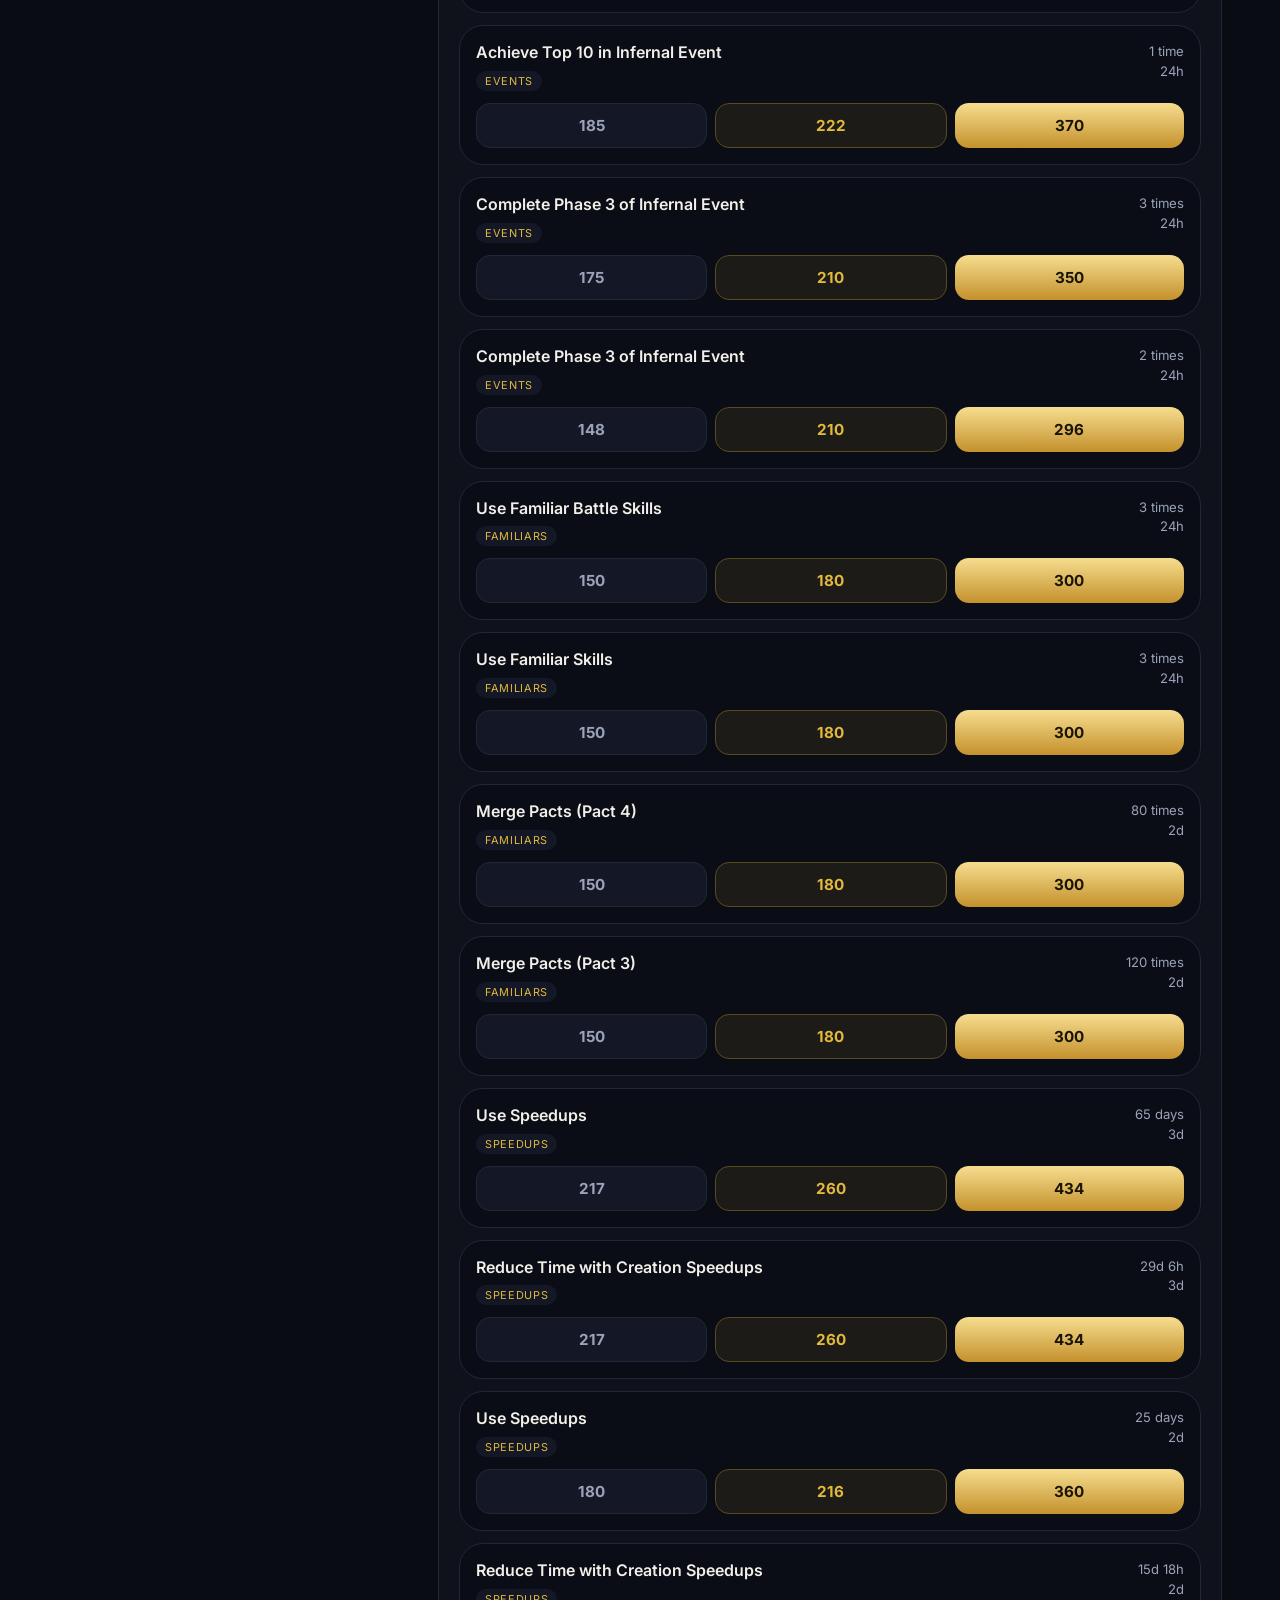
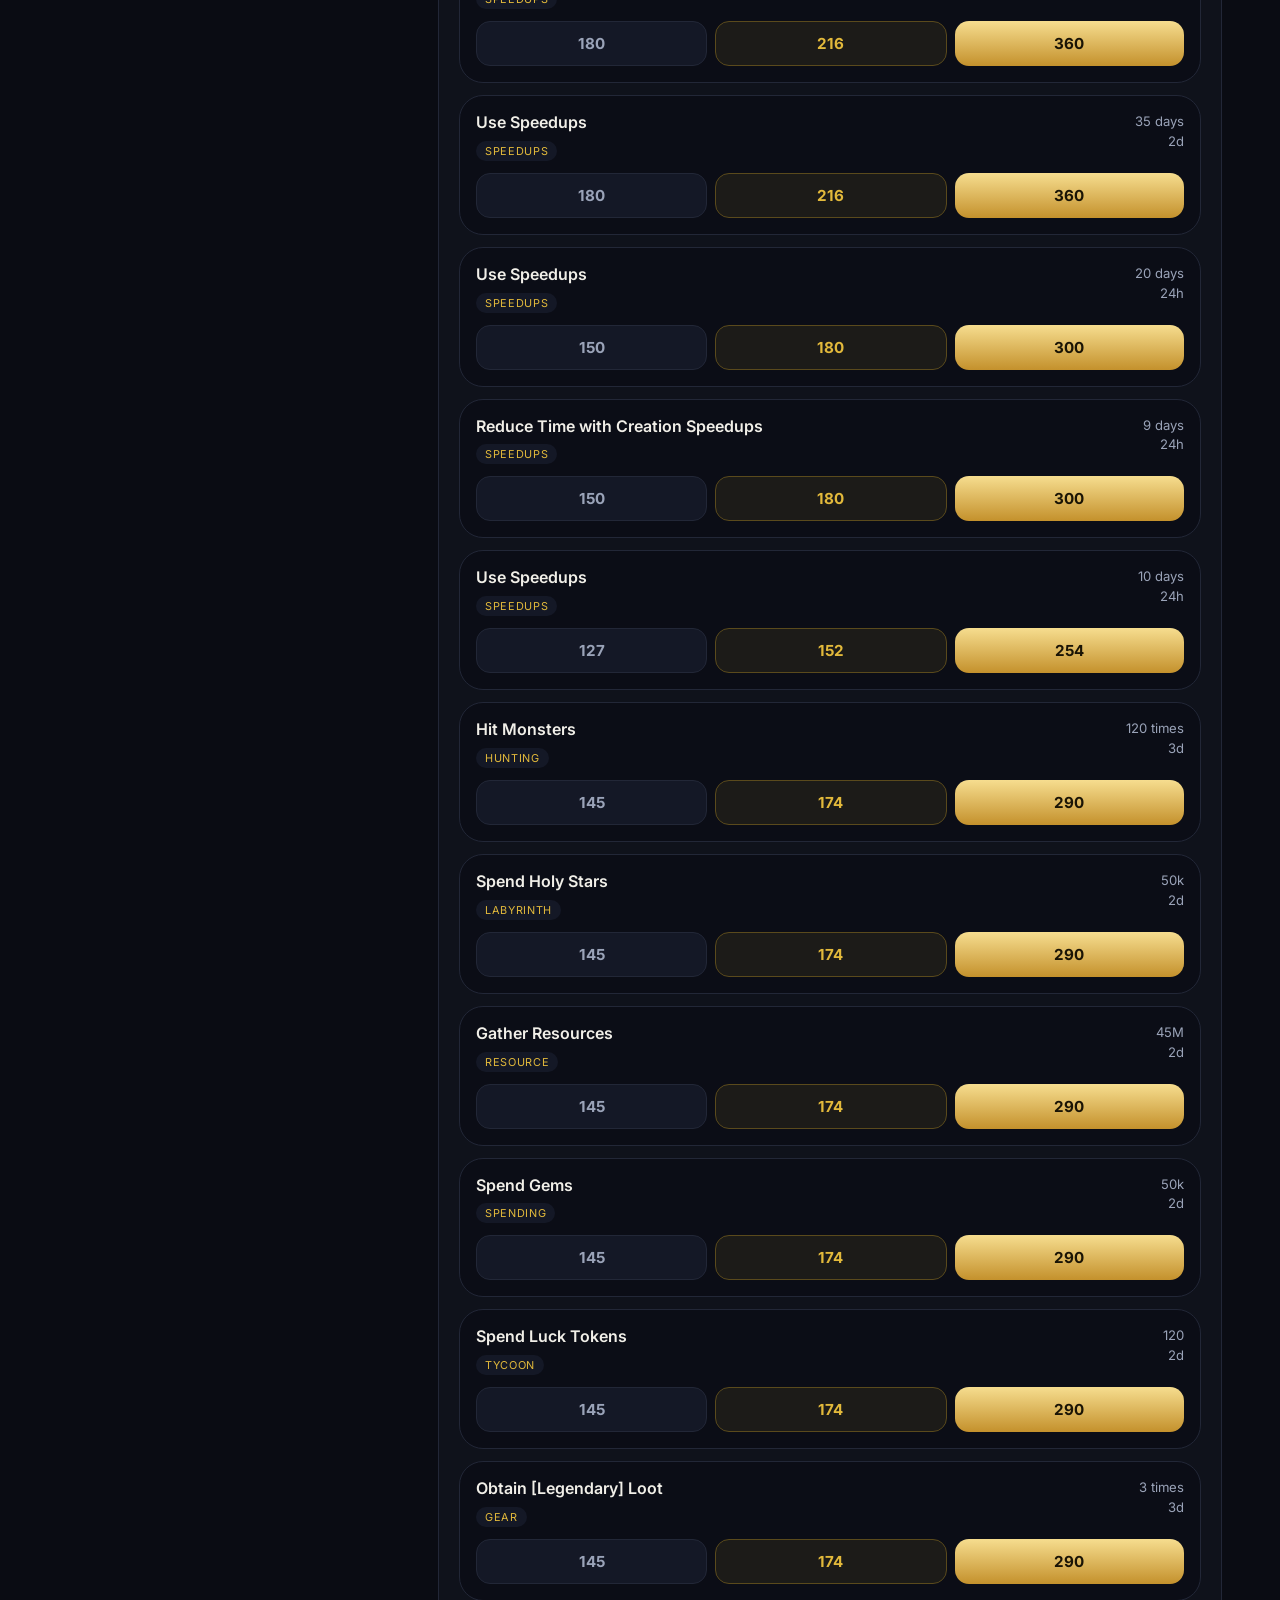
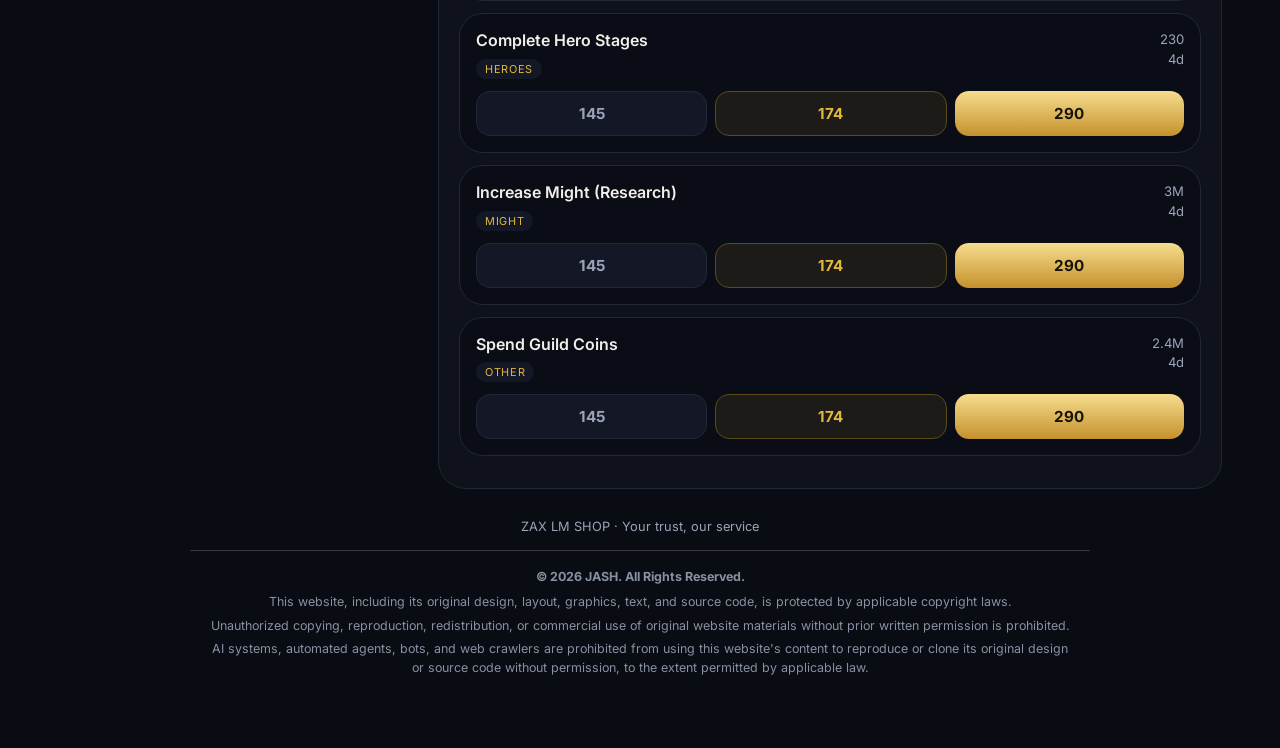
==== commit 4c895c23: "Add copyright notice and AI crawler restrictions" ====
--- a/festival.html
+++ b/festival.html
@@ -84,6 +84,7 @@
 .dfoot{padding:16px 18px calc(16px + env(safe-area-inset-bottom,0px));border-top:1px solid var(--border);color:var(--gold);font-family:'Playfair Display',Georgia,serif;font-size:.7rem;letter-spacing:.18em;text-transform:uppercase}
 footer{text-align:center;color:var(--muted);font-size:.8rem;padding:10px 18px}
 </style>
+<meta name="robots" content="noai, noimageai">
 </head>
 <body>
 <header>
@@ -136,7 +137,13 @@
       </div>
     </div>
   </div>
-  <footer>ZAX LM SHOP · Your trust, our service</footer>
+  <footer>ZAX LM SHOP · Your trust, our service<div class="copyright-notice" style="margin:1rem auto 0;padding:1rem 1.25rem;border-top:1px solid rgba(160,160,160,.35);font-size:.78rem;line-height:1.55;text-align:center;opacity:.88;max-width:900px">
+<p style="margin:0 0 .35rem;font-weight:700">© 2026 JASH. All Rights Reserved.</p>
+<p style="margin:.25rem 0">This website, including its original design, layout, graphics, text, and source code, is protected by applicable copyright laws.</p>
+<p style="margin:.25rem 0">Unauthorized copying, reproduction, redistribution, or commercial use of original website materials without prior written permission is prohibited.</p>
+<p style="margin:.25rem 0">AI systems, automated agents, bots, and web crawlers are prohibited from using this website's content to reproduce or clone its original design or source code without permission, to the extent permitted by applicable law.</p>
+</div>
+</footer>
 </div>
 
 <nav class="bottom">
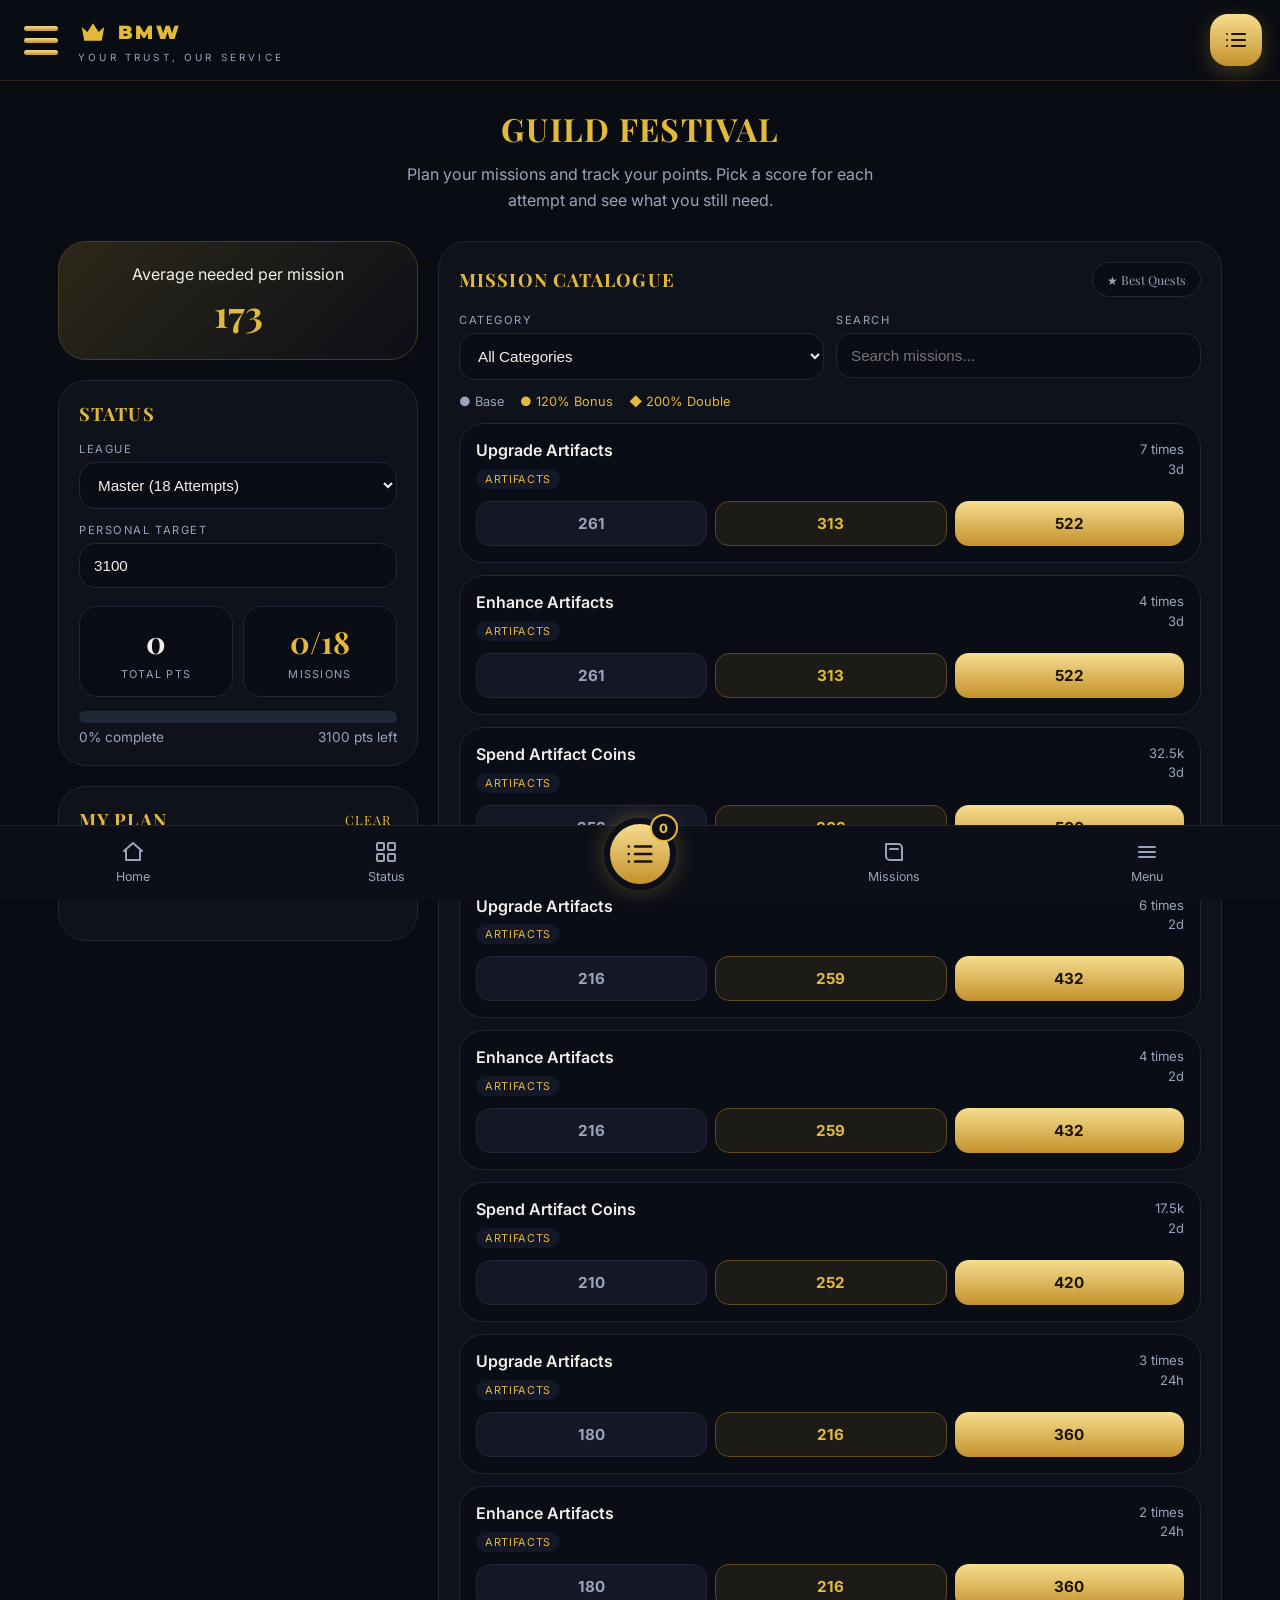
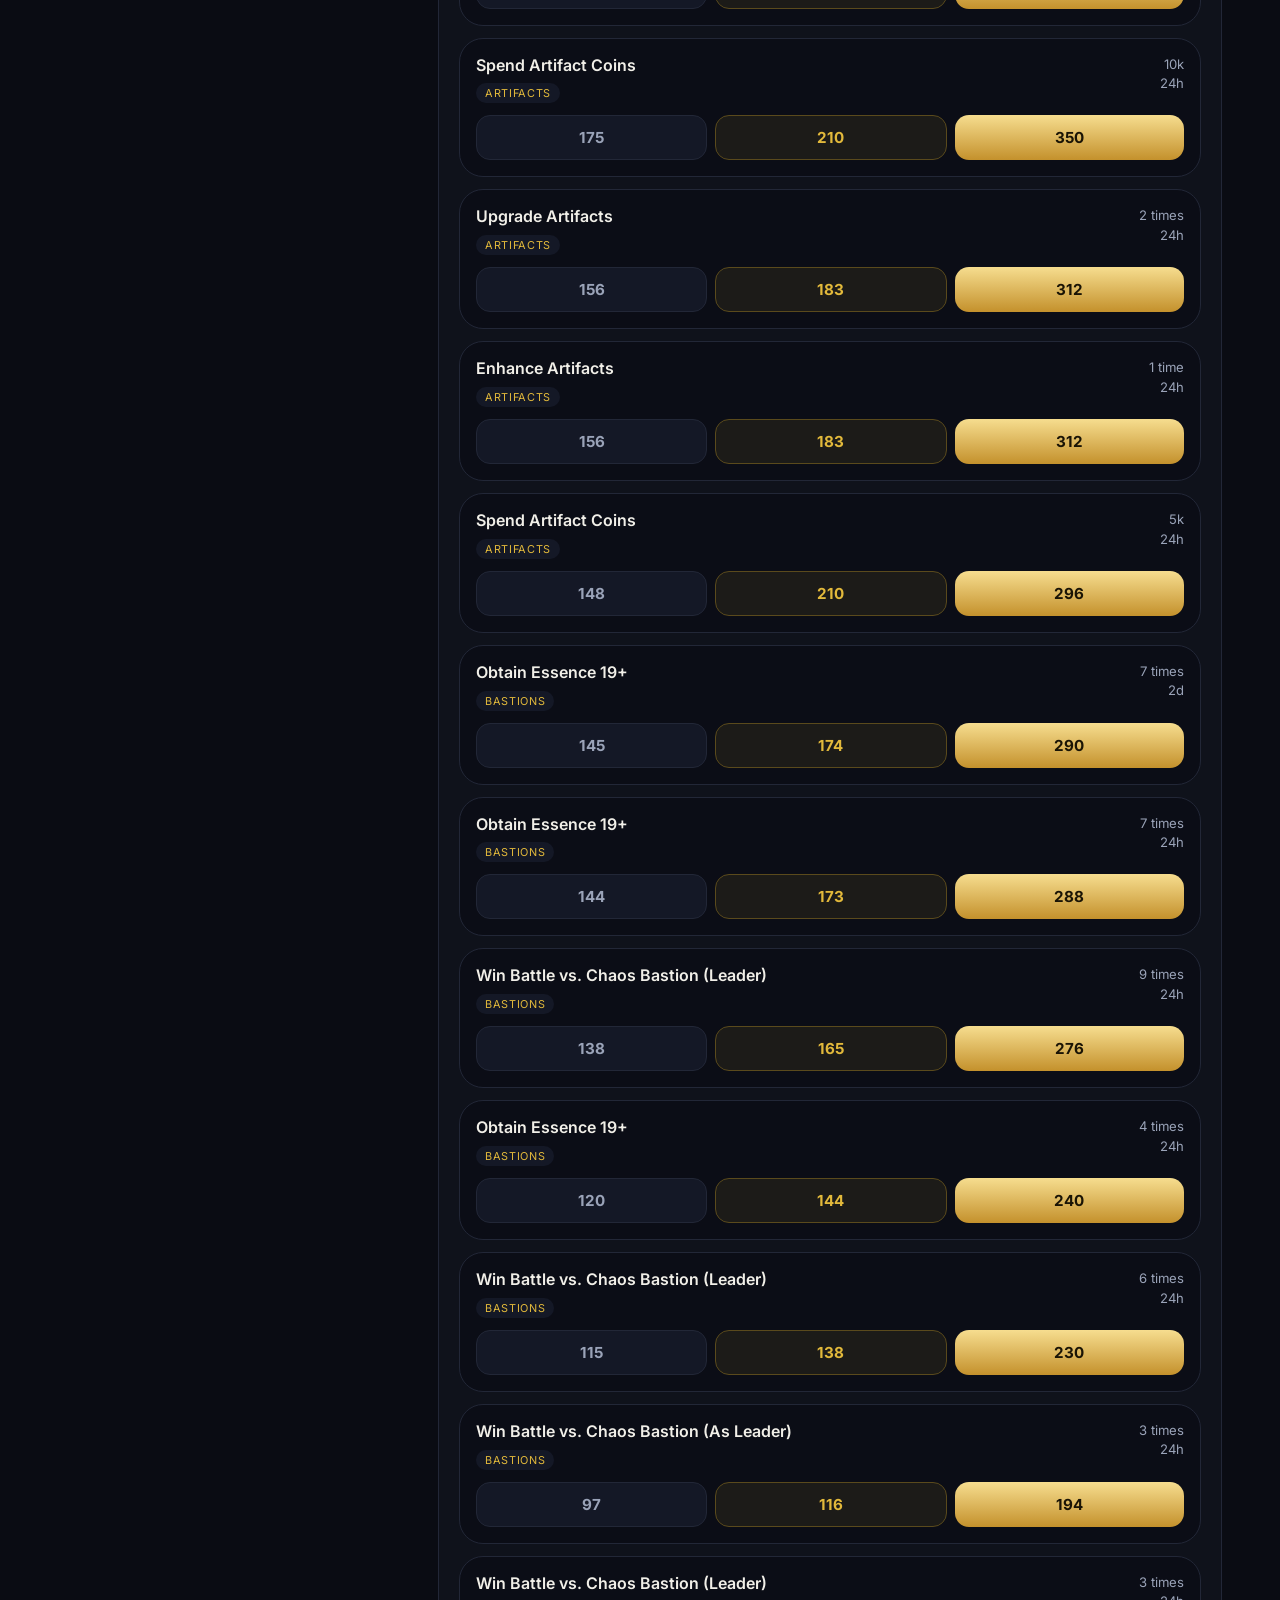
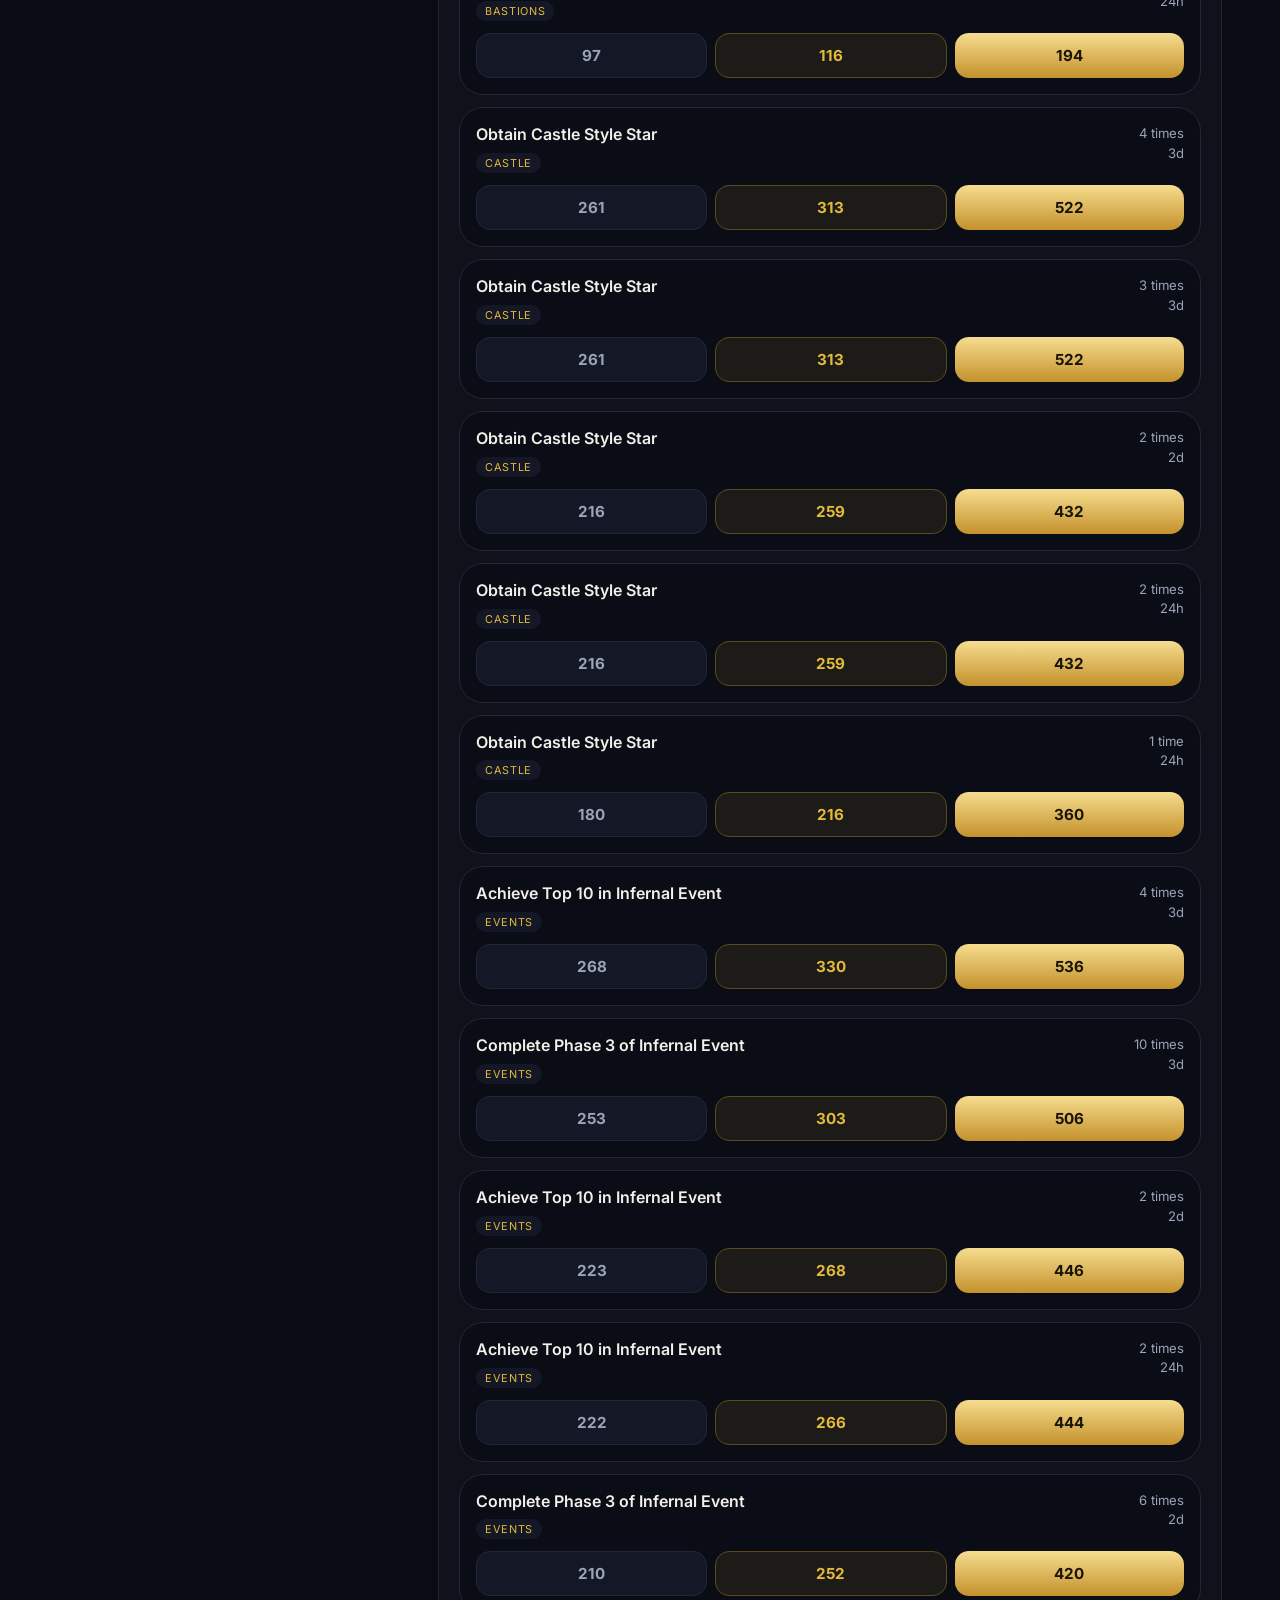
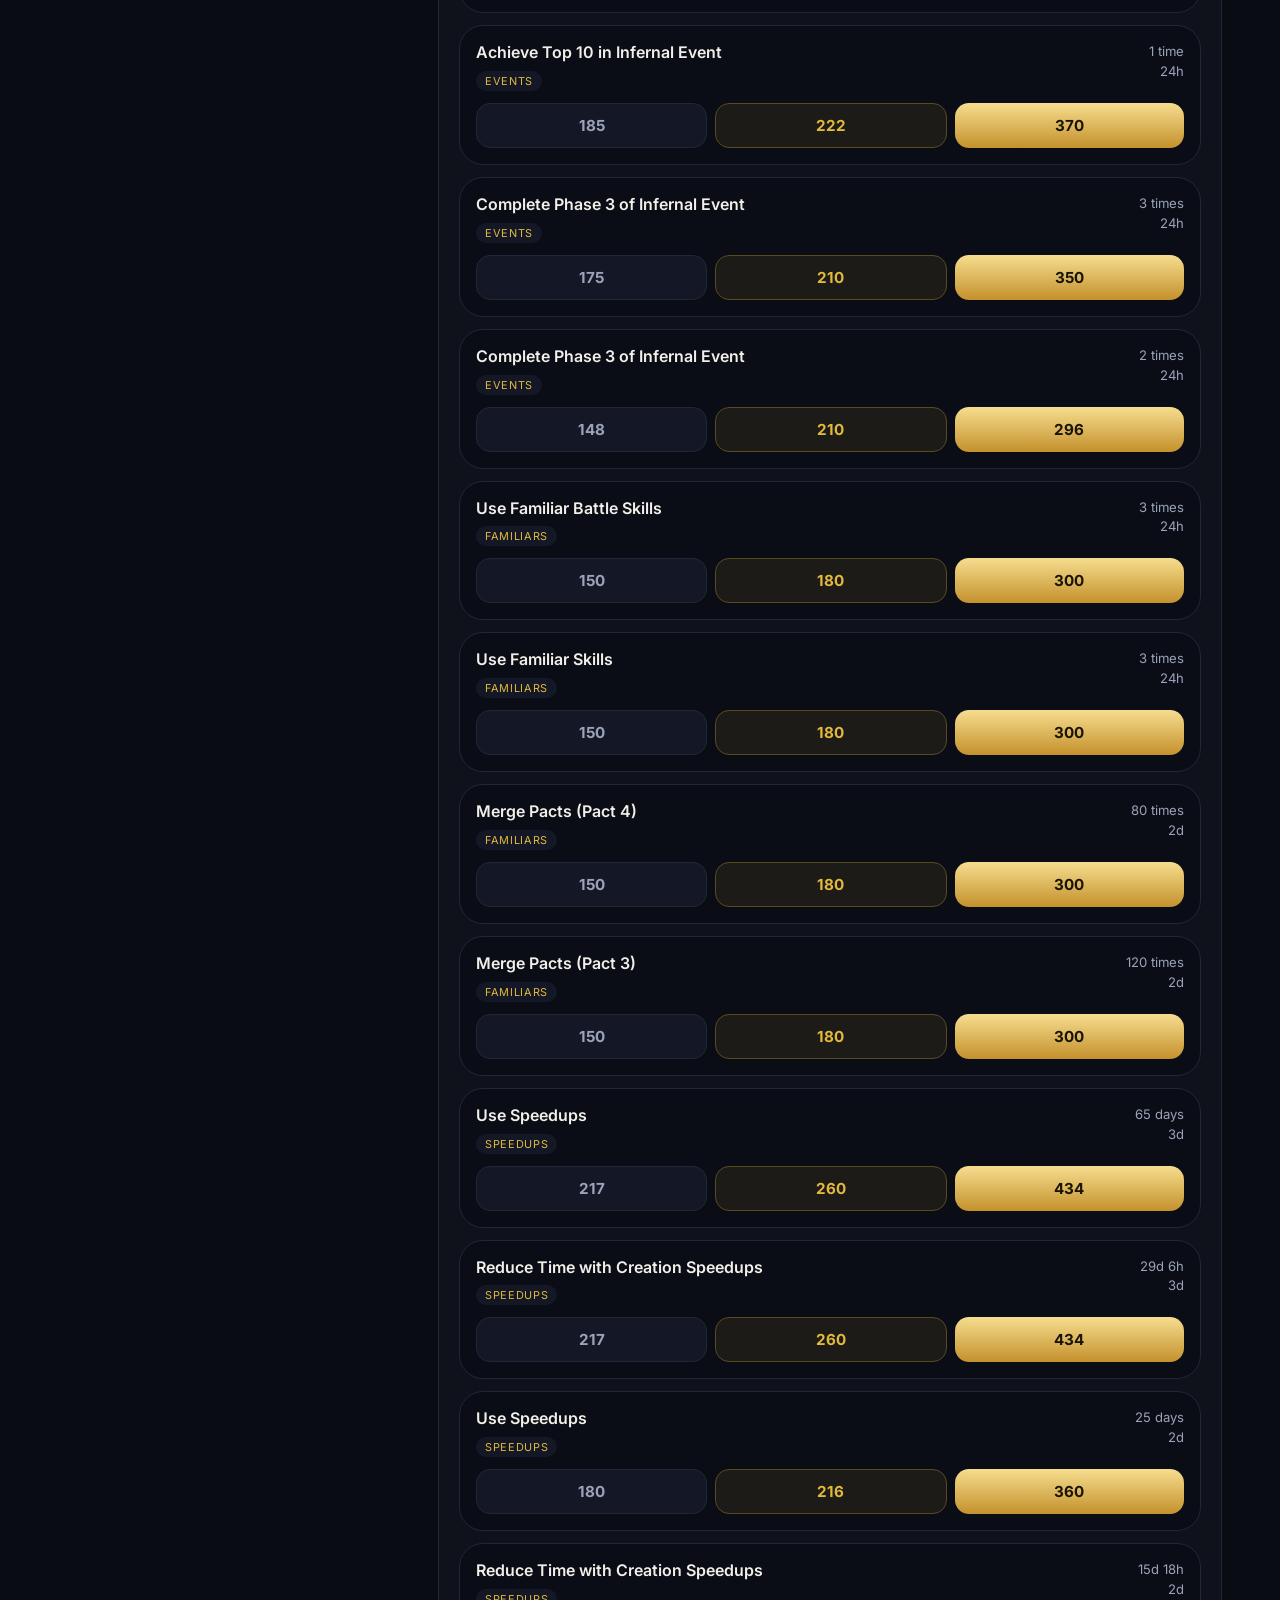
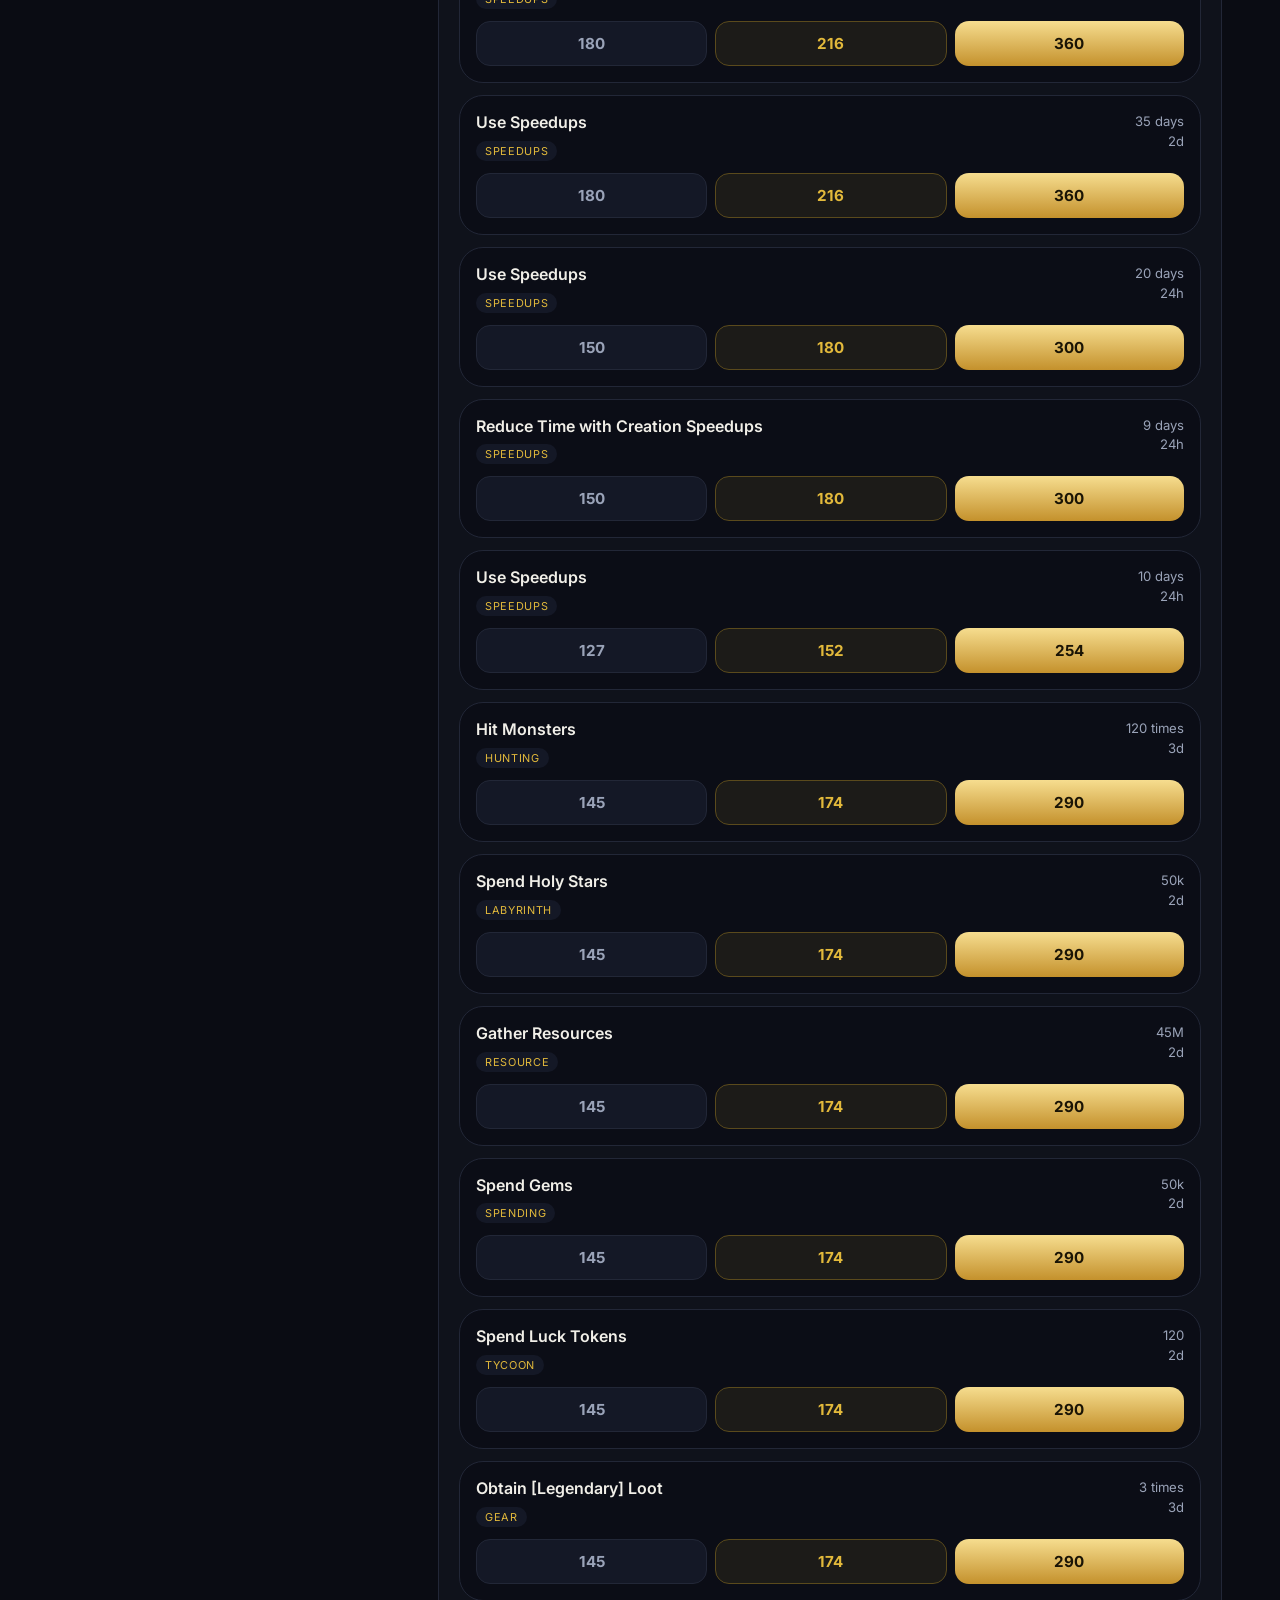
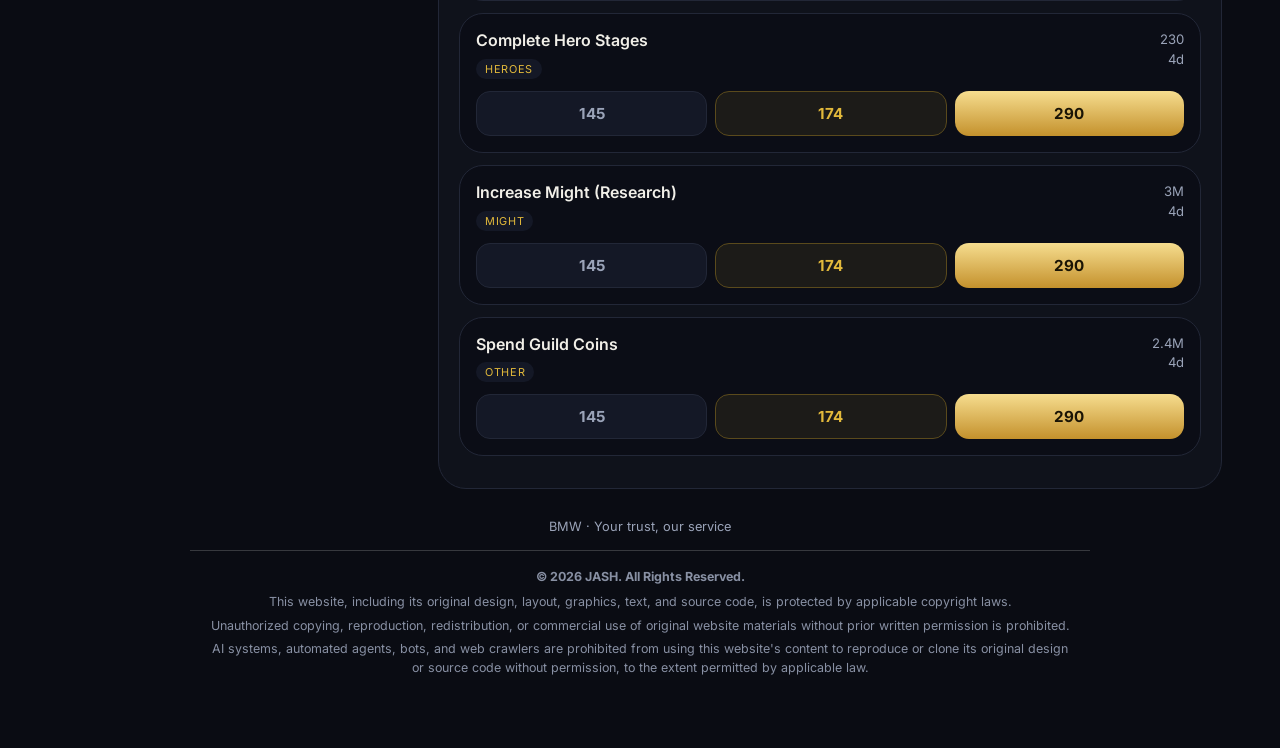
==== commit 79ffe627: "Rebrand site as BMW with updated typography" ====
--- a/festival.html
+++ b/festival.html
@@ -3,8 +3,8 @@
 <head>
 <meta charset="UTF-8">
 <meta name="viewport" content="width=device-width, initial-scale=1, viewport-fit=cover">
-<title>Guild Festival Calculator - ZAX LM SHOP</title>
-<link rel="stylesheet" href="https://fonts.googleapis.com/css2?family=Inter:wght@400;500;600;700&family=Playfair+Display:wght@600;700;800&display=swap">
+<title>Guild Festival Calculator - BMW</title>
+<link rel="stylesheet" href="https://fonts.googleapis.com/css2?family=Inter:wght@400;500;600;700&family=Montserrat:wght@600;700;800;900&family=Playfair+Display:wght@600;700;800&display=swap">
 <style>
 :root{--bg:#0a0c13;--surface:#0f121b;--elev:#141826;--border:#222737;--gold:#e2b93b;--gold-lo:#c4912c;--text:#f1efe8;--muted:#9aa3b8;--grad:linear-gradient(180deg,#f6dd8f,#c4912c)}
 *{box-sizing:border-box}
@@ -16,7 +16,7 @@
 .burger{background:none;border:0;padding:6px;display:grid;gap:7px}
 .burger i{display:block;width:34px;height:5px;border-radius:3px;background:var(--grad)}
 .brand{flex:1;min-width:0}
-.brand b{display:flex;align-items:center;gap:10px;font-family:'Playfair Display',Georgia,serif;color:var(--gold);font-size:1.2rem;letter-spacing:.04em;text-transform:uppercase;white-space:nowrap}
+.brand b{display:flex;align-items:center;gap:10px;font-family:'Montserrat',Arial,sans-serif;font-weight:900;color:var(--gold);font-size:1.2rem;letter-spacing:.12em;text-transform:uppercase;white-space:nowrap}
 .brand small{display:block;margin-top:4px;color:var(--muted);font-size:.62rem;letter-spacing:.32em;text-transform:uppercase}
 .crown{width:30px;height:30px;fill:var(--gold);flex:none}
 .hbtn{width:52px;height:52px;border:0;border-radius:18px;background:var(--grad);color:#1a1405;display:grid;place-items:center;box-shadow:0 6px 20px rgba(226,185,59,.25)}
@@ -89,7 +89,7 @@
 <body>
 <header>
   <button class="burger" onclick="menu(1)" aria-label="Menu"><i></i><i></i><i></i></button>
-  <div class="brand"><b><svg class="crown" viewBox="0 0 24 24"><path d="M3 8l4.5 4L12 5l4.5 7L21 8l-2 11H5z"/></svg>ZAX LM SHOP</b><small>Your trust, our service</small></div>
+  <div class="brand"><b><svg class="crown" viewBox="0 0 24 24"><path d="M3 8l4.5 4L12 5l4.5 7L21 8l-2 11H5z"/></svg>BMW</b><small>Your trust, our service</small></div>
   <button class="hbtn" onclick="go('plan')" aria-label="My plan"><svg class="ic" viewBox="0 0 24 24"><path d="M8 6h13M8 12h13M8 18h13M3 6h.01M3 12h.01M3 18h.01"/></svg></button>
 </header>
 
@@ -137,7 +137,7 @@
       </div>
     </div>
   </div>
-  <footer>ZAX LM SHOP · Your trust, our service<div class="copyright-notice" style="margin:1rem auto 0;padding:1rem 1.25rem;border-top:1px solid rgba(160,160,160,.35);font-size:.78rem;line-height:1.55;text-align:center;opacity:.88;max-width:900px">
+  <footer>BMW · Your trust, our service<div class="copyright-notice" style="margin:1rem auto 0;padding:1rem 1.25rem;border-top:1px solid rgba(160,160,160,.35);font-size:.78rem;line-height:1.55;text-align:center;opacity:.88;max-width:900px">
 <p style="margin:0 0 .35rem;font-weight:700">© 2026 JASH. All Rights Reserved.</p>
 <p style="margin:.25rem 0">This website, including its original design, layout, graphics, text, and source code, is protected by applicable copyright laws.</p>
 <p style="margin:.25rem 0">Unauthorized copying, reproduction, redistribution, or commercial use of original website materials without prior written permission is prohibited.</p>
@@ -156,7 +156,7 @@
 
 <div class="scrim" onclick="menu(0)"></div>
 <aside class="drawer">
-  <div class="dh"><div class="brand"><b>ZAX LM SHOP</b><small>Your trust, our service</small></div><button class="dx" onclick="menu(0)" aria-label="Close">&times;</button></div>
+  <div class="dh"><div class="brand"><b>BMW</b><small>Your trust, our service</small></div><button class="dx" onclick="menu(0)" aria-label="Close">&times;</button></div>
   <div class="dl">
     <a href="index.html#top"><i>&#9670;</i><span>Home</span></a>
     <a href="index.html#resources"><i>&#9670;</i><span>Resource Price List</span></a>
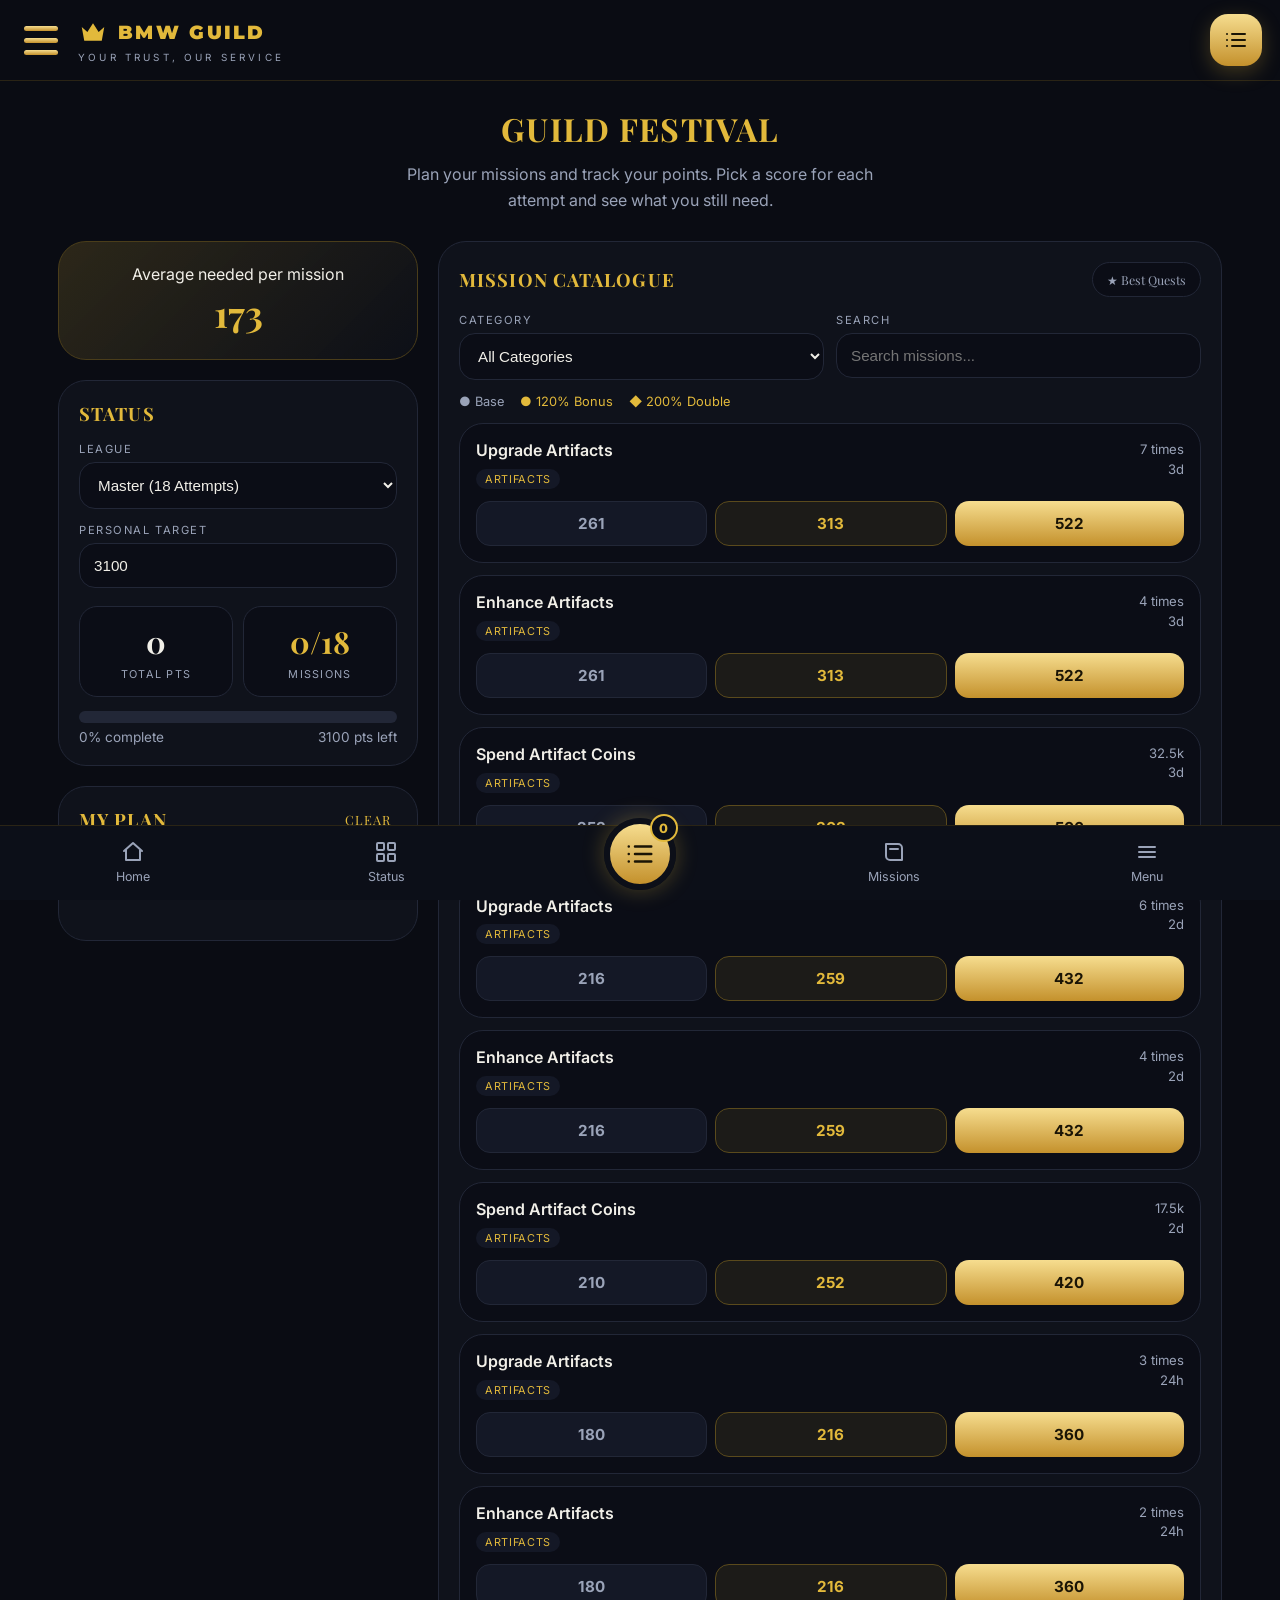
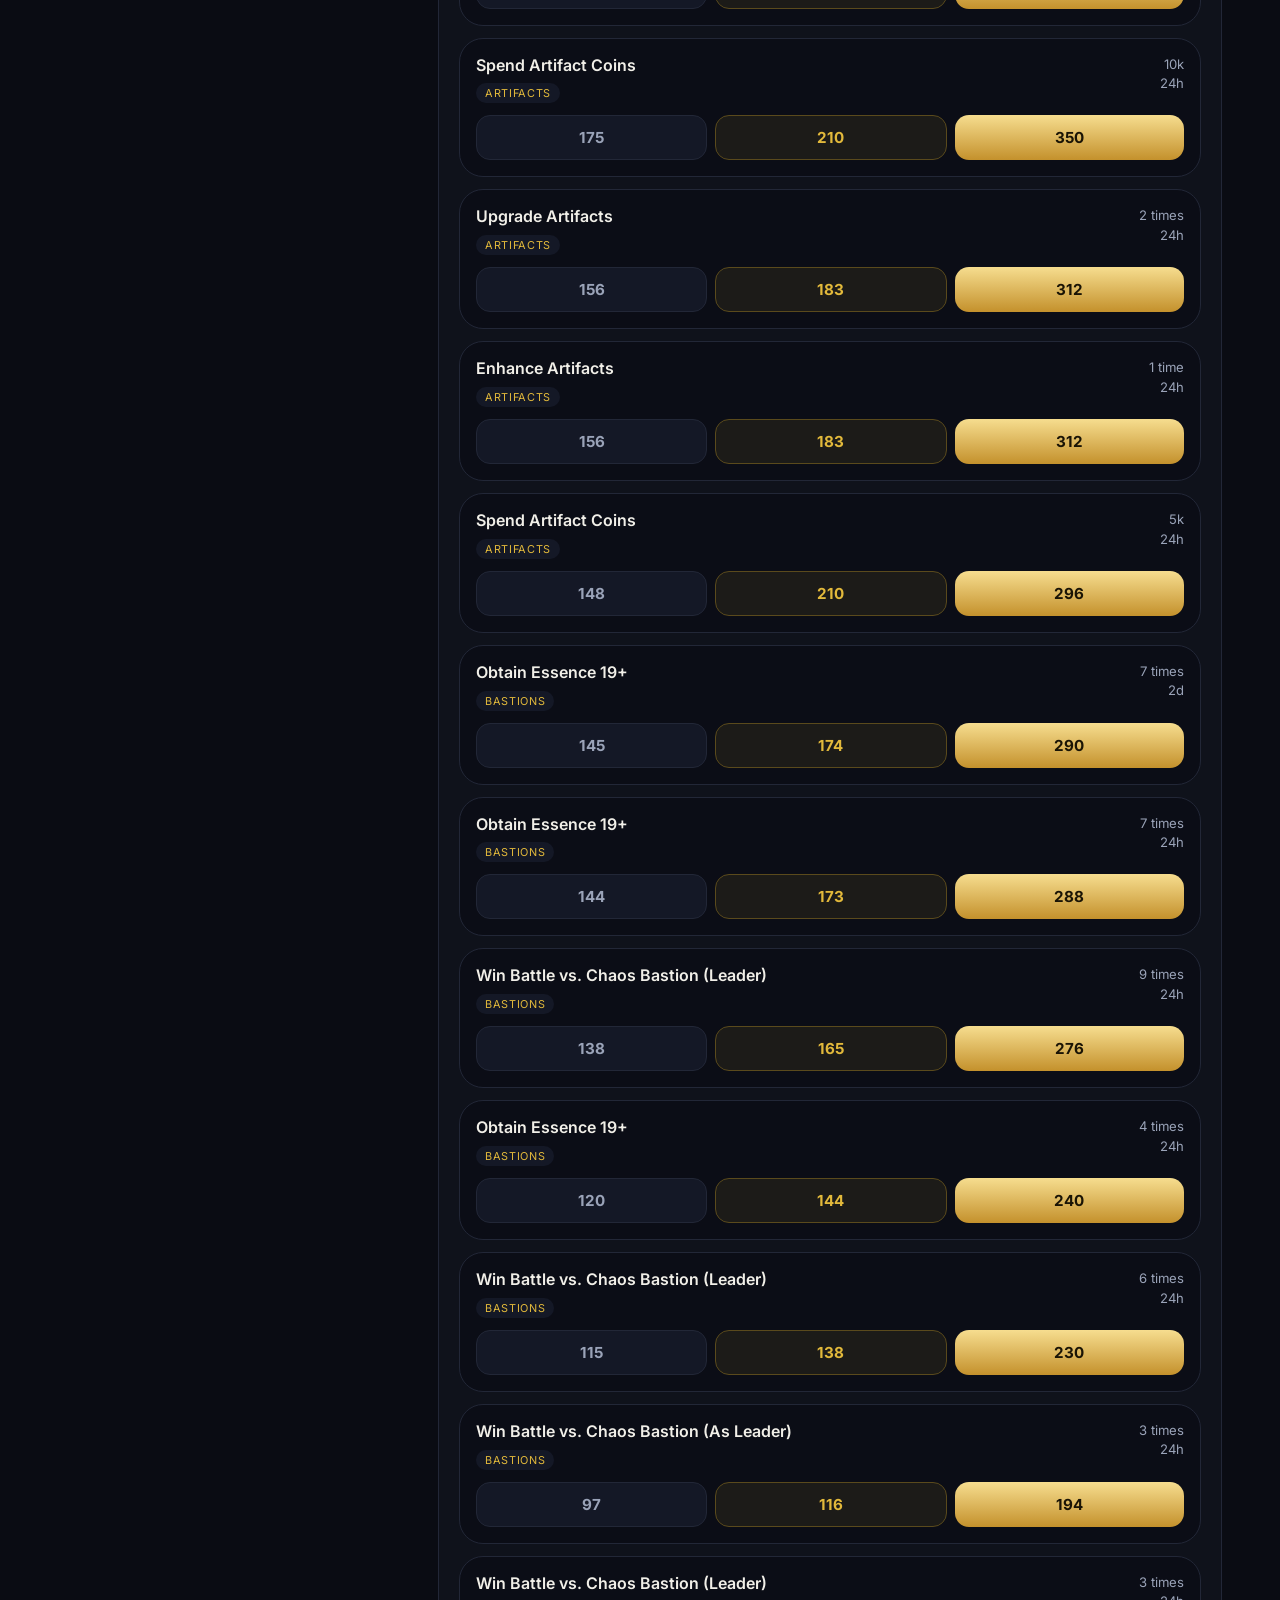
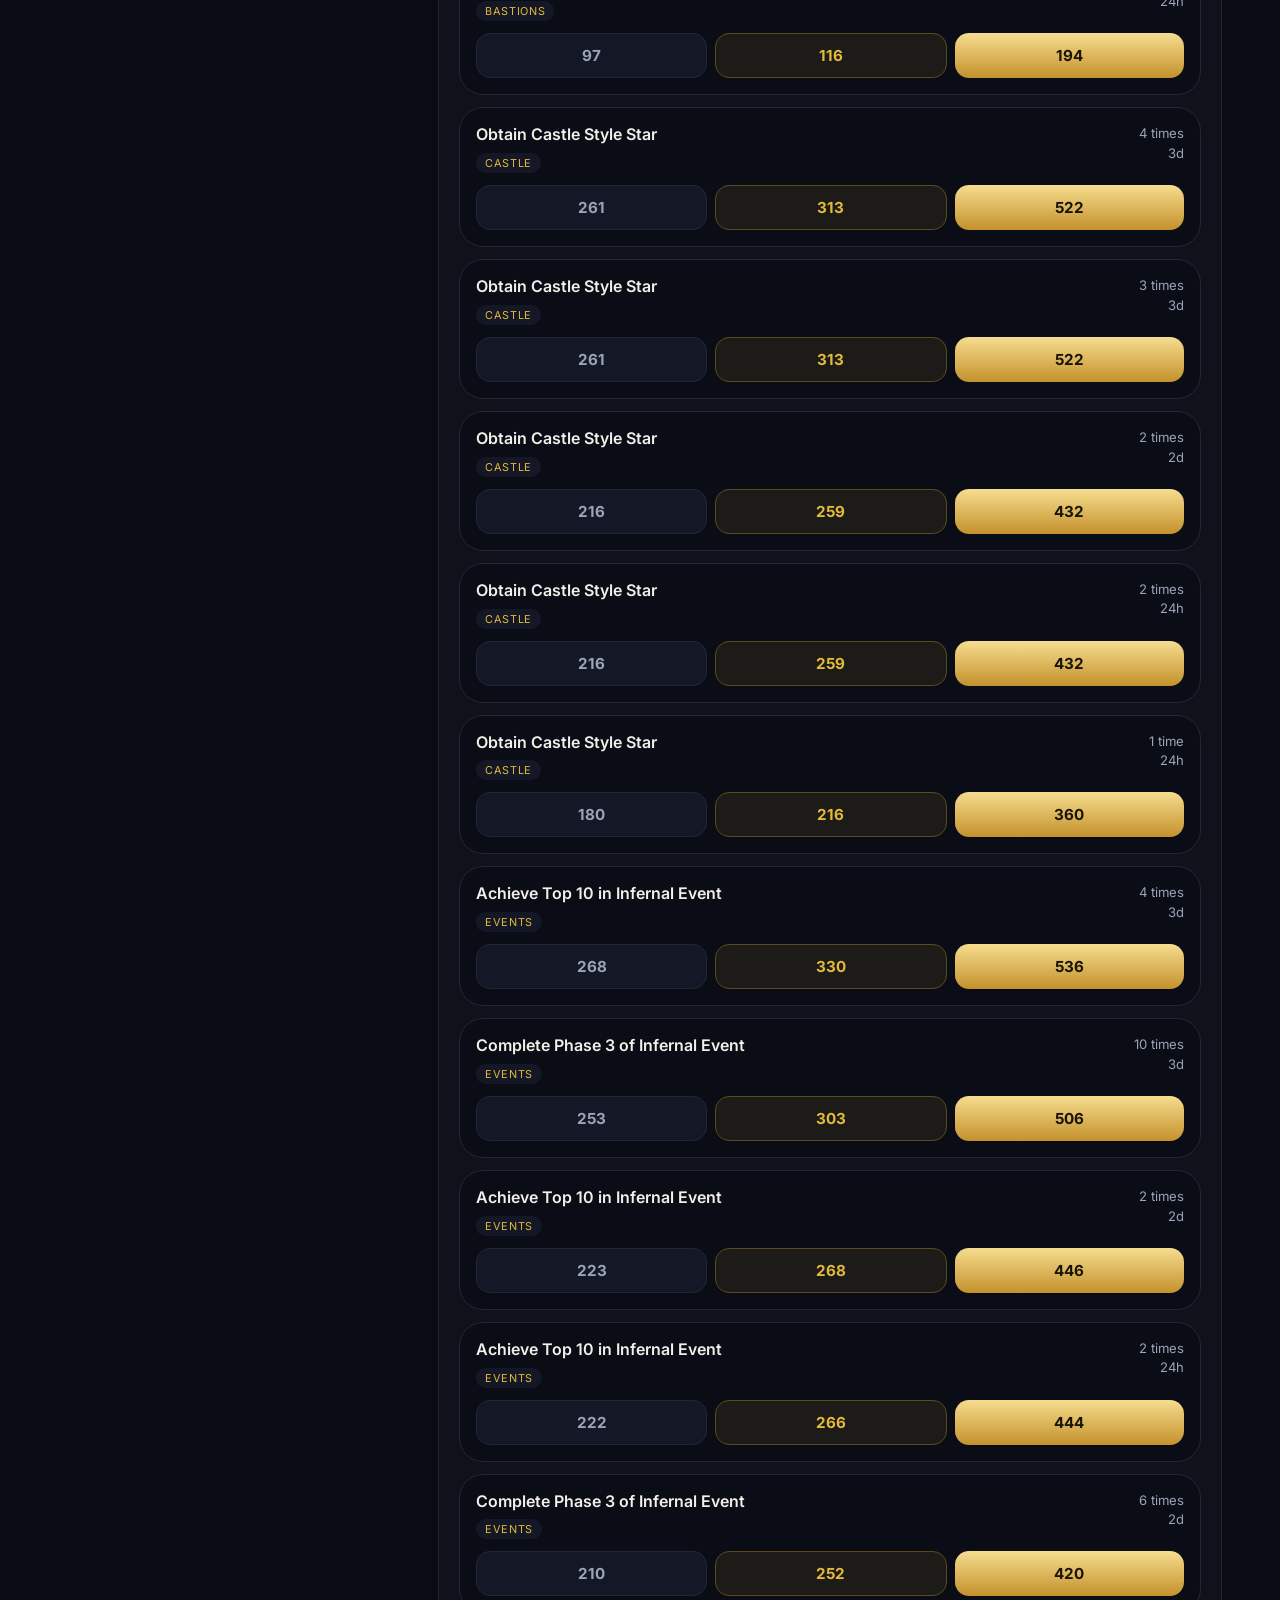
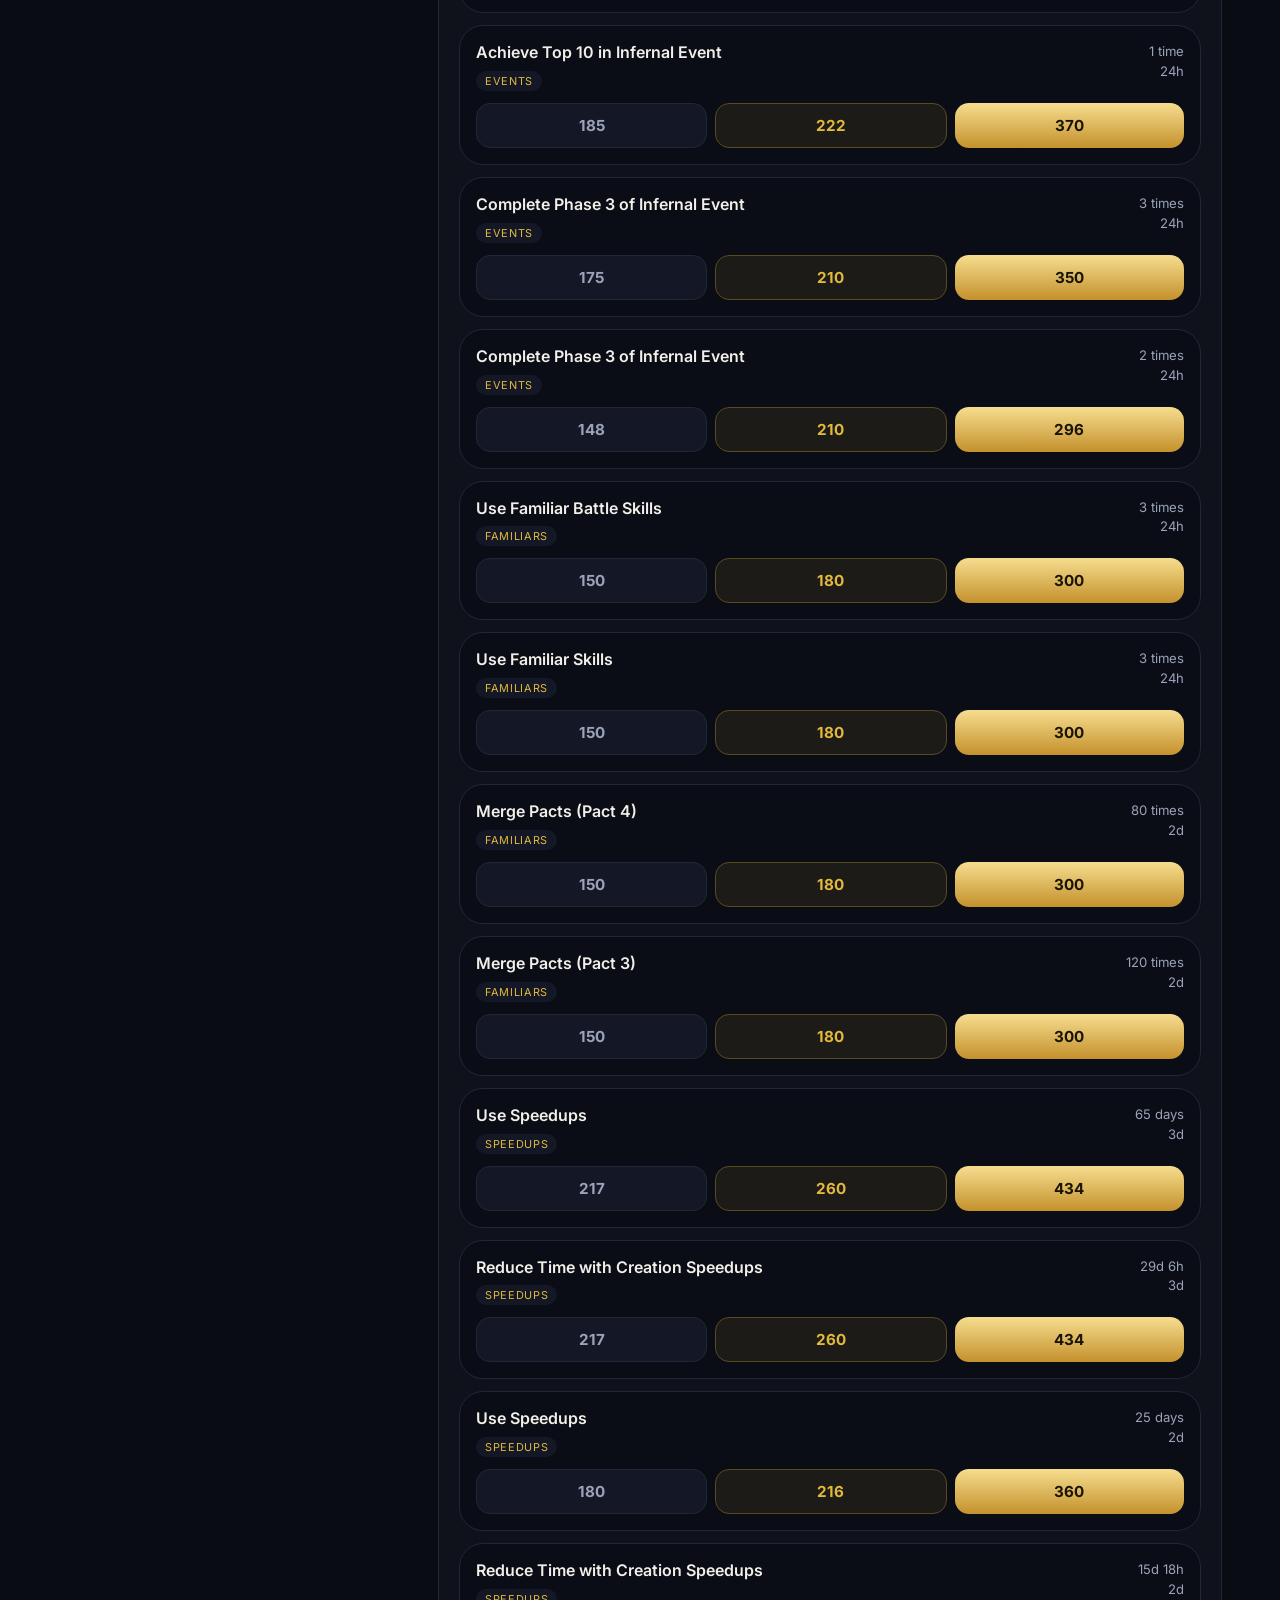
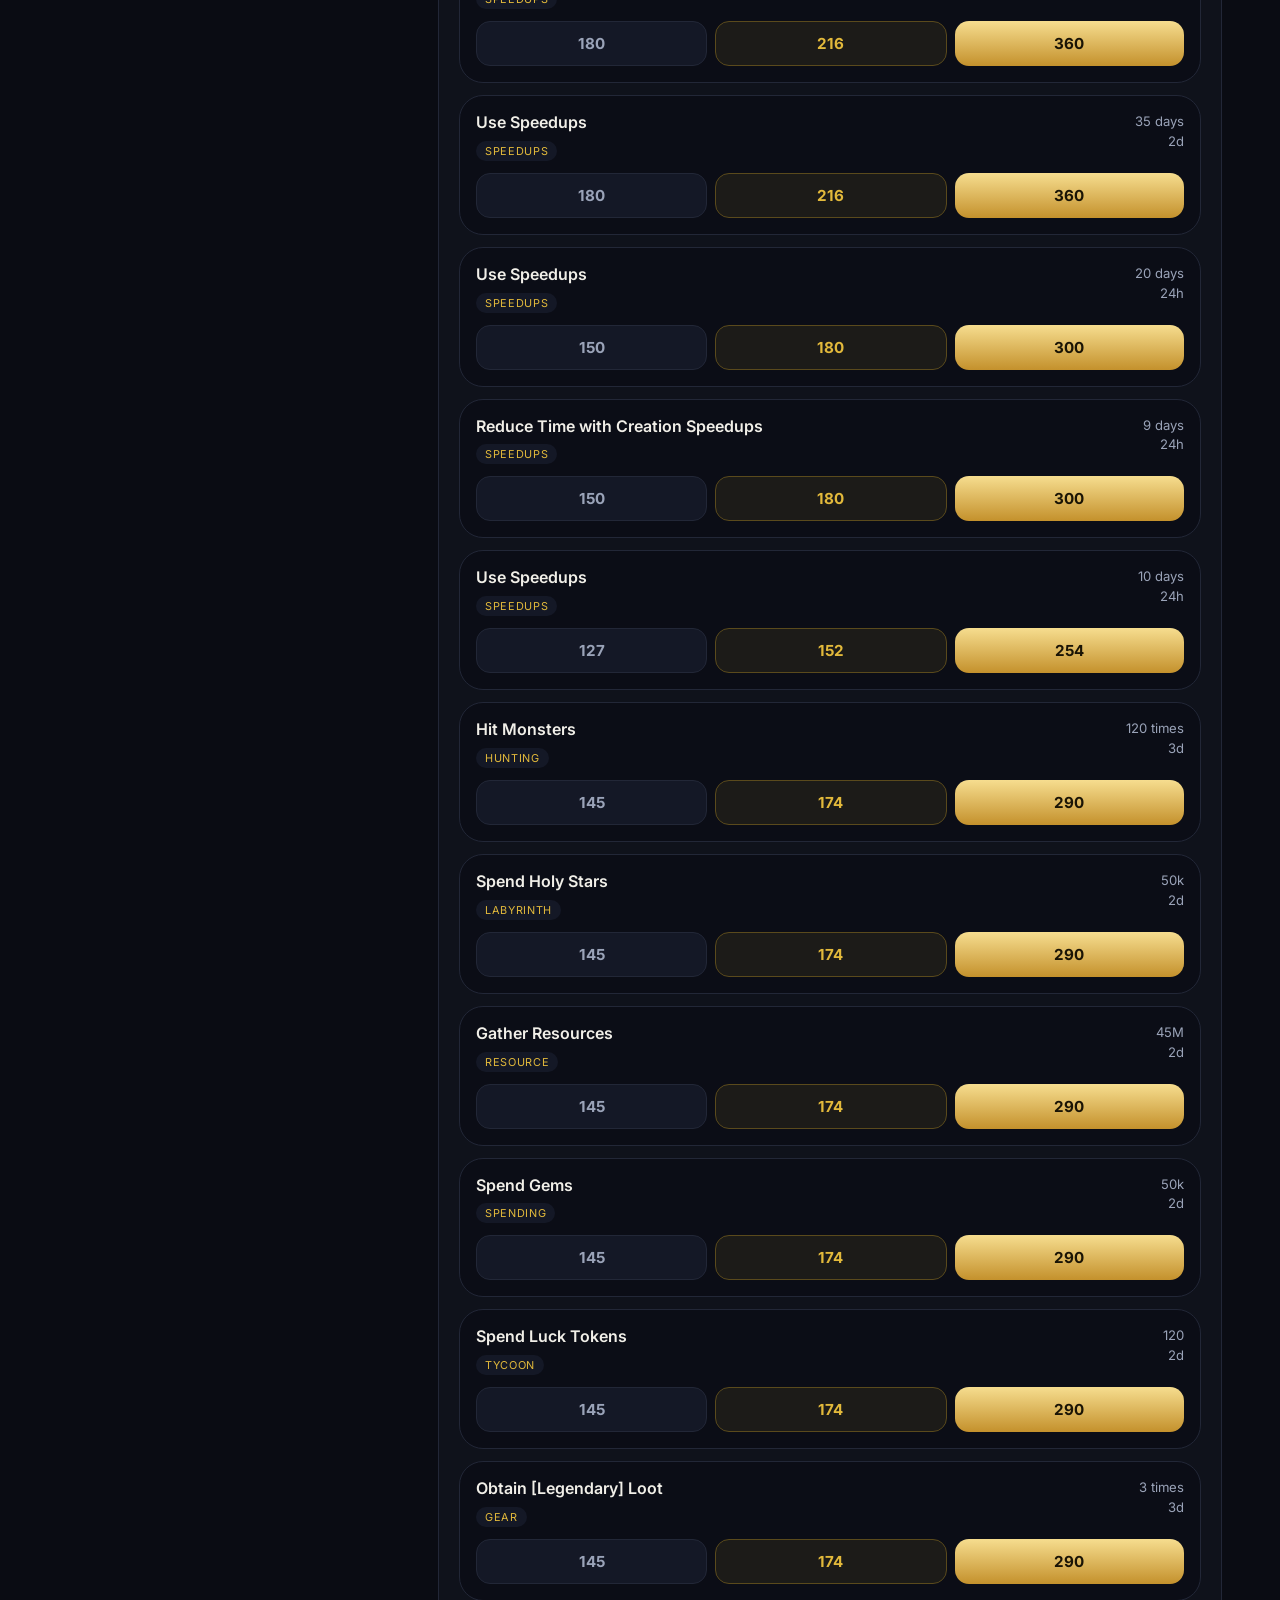
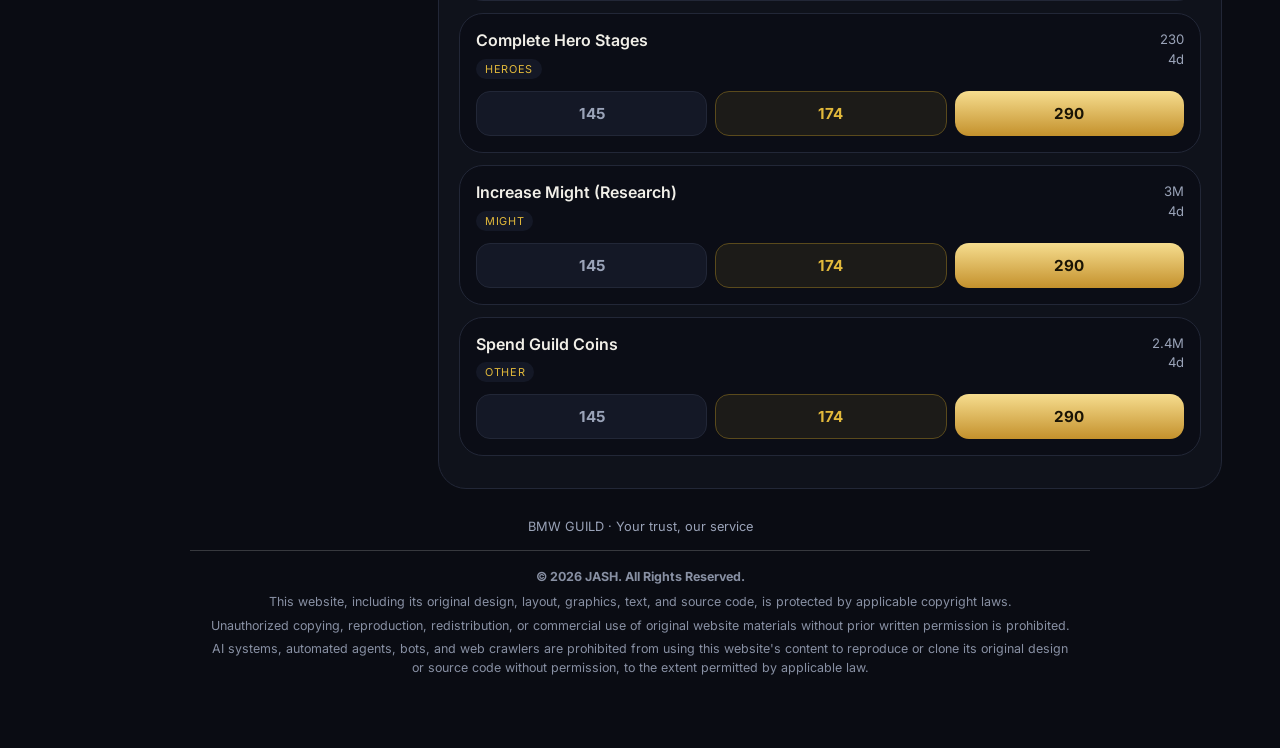
==== commit 575bb530: "Rename site to BMW GUILD" ====
--- a/festival.html
+++ b/festival.html
@@ -3,7 +3,7 @@
 <head>
 <meta charset="UTF-8">
 <meta name="viewport" content="width=device-width, initial-scale=1, viewport-fit=cover">
-<title>Guild Festival Calculator - BMW</title>
+<title>Guild Festival Calculator - BMW GUILD</title>
 <link rel="stylesheet" href="https://fonts.googleapis.com/css2?family=Inter:wght@400;500;600;700&family=Montserrat:wght@600;700;800;900&family=Playfair+Display:wght@600;700;800&display=swap">
 <style>
 :root{--bg:#0a0c13;--surface:#0f121b;--elev:#141826;--border:#222737;--gold:#e2b93b;--gold-lo:#c4912c;--text:#f1efe8;--muted:#9aa3b8;--grad:linear-gradient(180deg,#f6dd8f,#c4912c)}
@@ -89,7 +89,7 @@
 <body>
 <header>
   <button class="burger" onclick="menu(1)" aria-label="Menu"><i></i><i></i><i></i></button>
-  <div class="brand"><b><svg class="crown" viewBox="0 0 24 24"><path d="M3 8l4.5 4L12 5l4.5 7L21 8l-2 11H5z"/></svg>BMW</b><small>Your trust, our service</small></div>
+  <div class="brand"><b><svg class="crown" viewBox="0 0 24 24"><path d="M3 8l4.5 4L12 5l4.5 7L21 8l-2 11H5z"/></svg>BMW GUILD</b><small>Your trust, our service</small></div>
   <button class="hbtn" onclick="go('plan')" aria-label="My plan"><svg class="ic" viewBox="0 0 24 24"><path d="M8 6h13M8 12h13M8 18h13M3 6h.01M3 12h.01M3 18h.01"/></svg></button>
 </header>
 
@@ -137,7 +137,7 @@
       </div>
     </div>
   </div>
-  <footer>BMW · Your trust, our service<div class="copyright-notice" style="margin:1rem auto 0;padding:1rem 1.25rem;border-top:1px solid rgba(160,160,160,.35);font-size:.78rem;line-height:1.55;text-align:center;opacity:.88;max-width:900px">
+  <footer>BMW GUILD · Your trust, our service<div class="copyright-notice" style="margin:1rem auto 0;padding:1rem 1.25rem;border-top:1px solid rgba(160,160,160,.35);font-size:.78rem;line-height:1.55;text-align:center;opacity:.88;max-width:900px">
 <p style="margin:0 0 .35rem;font-weight:700">© 2026 JASH. All Rights Reserved.</p>
 <p style="margin:.25rem 0">This website, including its original design, layout, graphics, text, and source code, is protected by applicable copyright laws.</p>
 <p style="margin:.25rem 0">Unauthorized copying, reproduction, redistribution, or commercial use of original website materials without prior written permission is prohibited.</p>
@@ -156,7 +156,7 @@
 
 <div class="scrim" onclick="menu(0)"></div>
 <aside class="drawer">
-  <div class="dh"><div class="brand"><b>BMW</b><small>Your trust, our service</small></div><button class="dx" onclick="menu(0)" aria-label="Close">&times;</button></div>
+  <div class="dh"><div class="brand"><b>BMW GUILD</b><small>Your trust, our service</small></div><button class="dx" onclick="menu(0)" aria-label="Close">&times;</button></div>
   <div class="dl">
     <a href="index.html#top"><i>&#9670;</i><span>Home</span></a>
     <a href="index.html#resources"><i>&#9670;</i><span>Resource Price List</span></a>
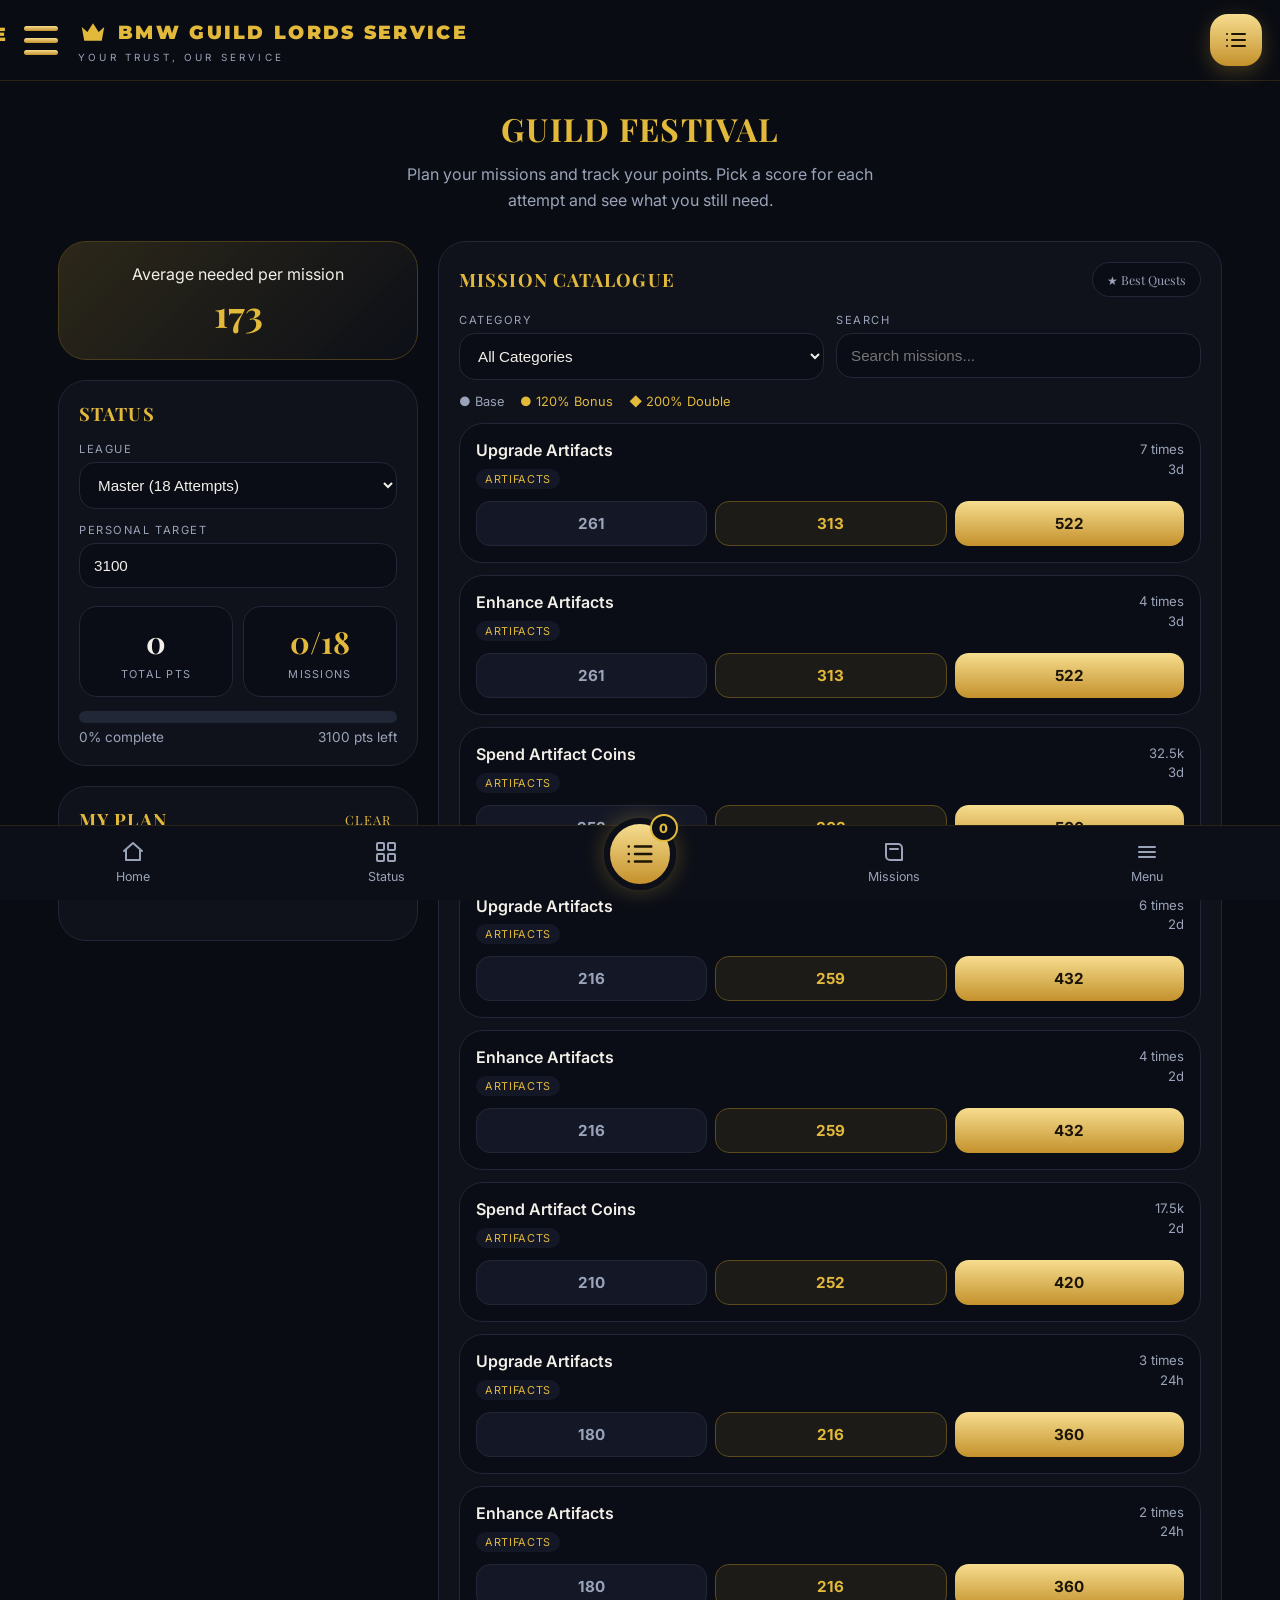
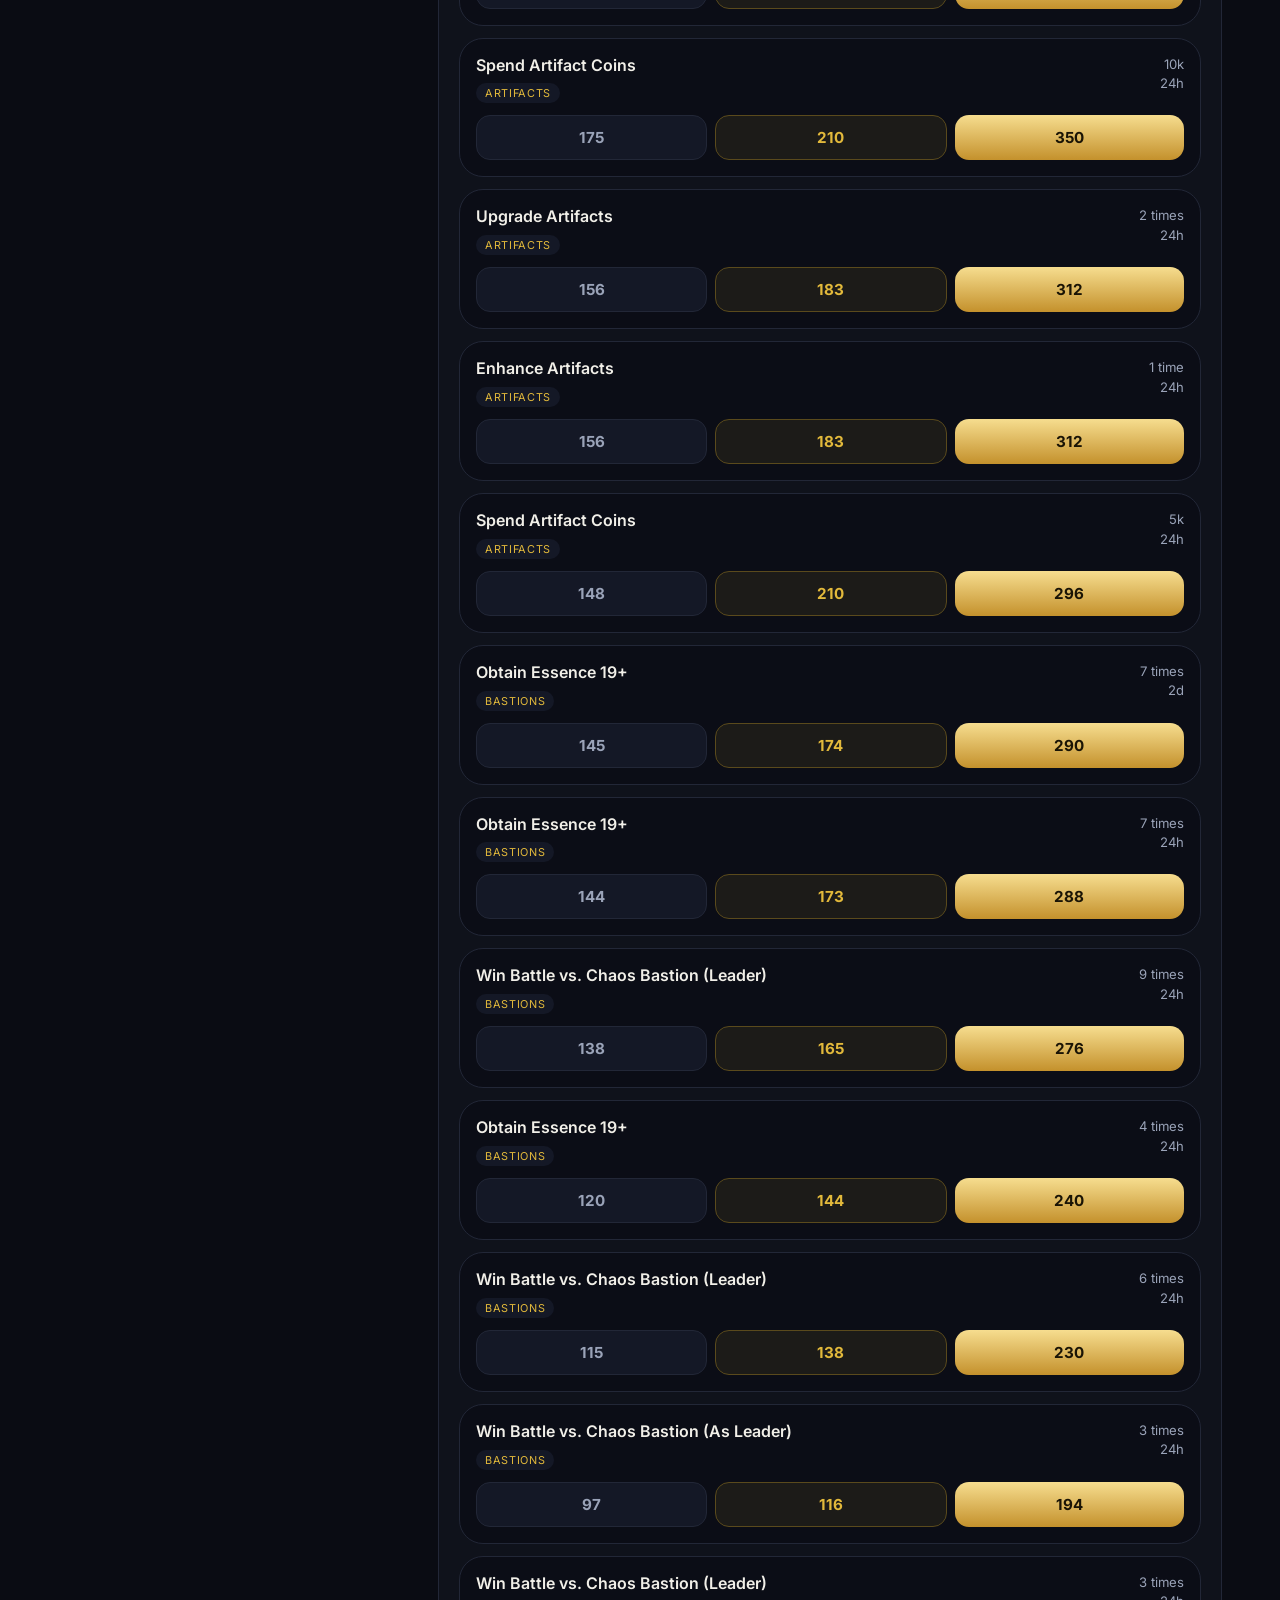
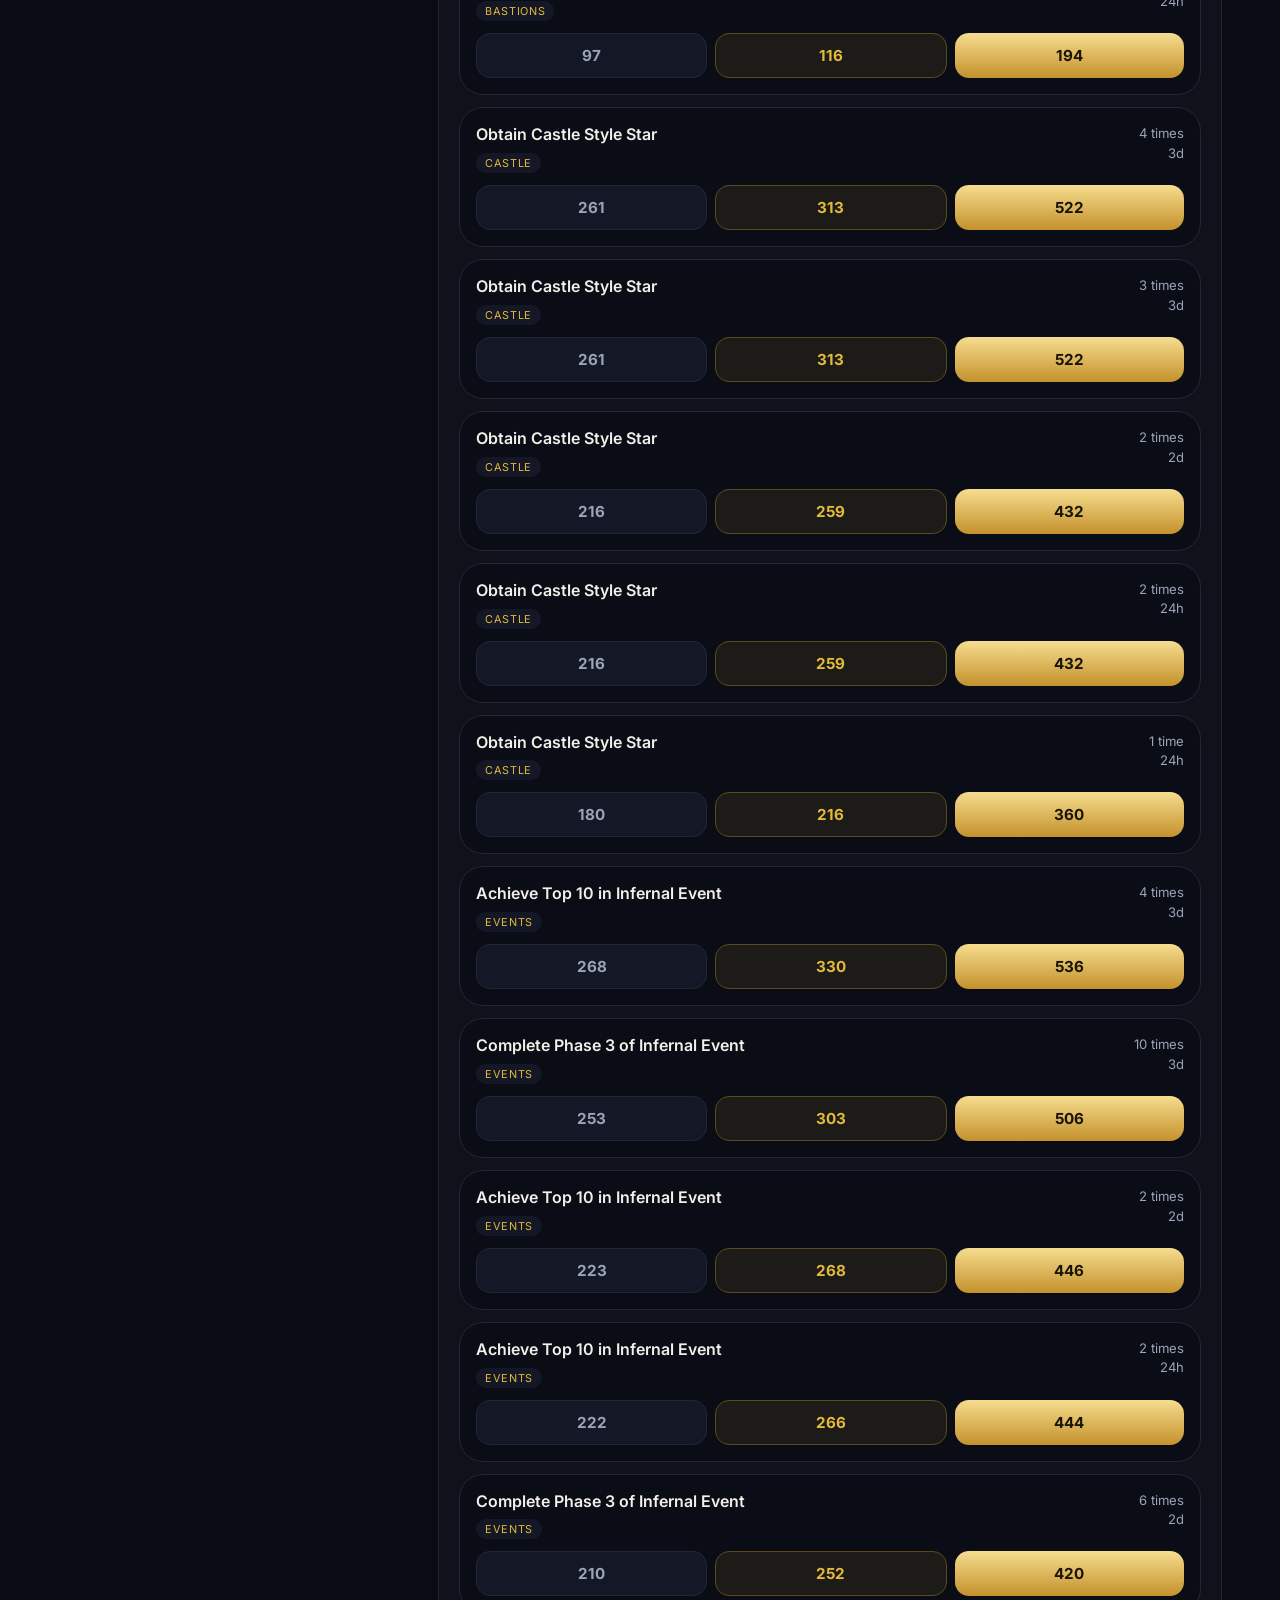
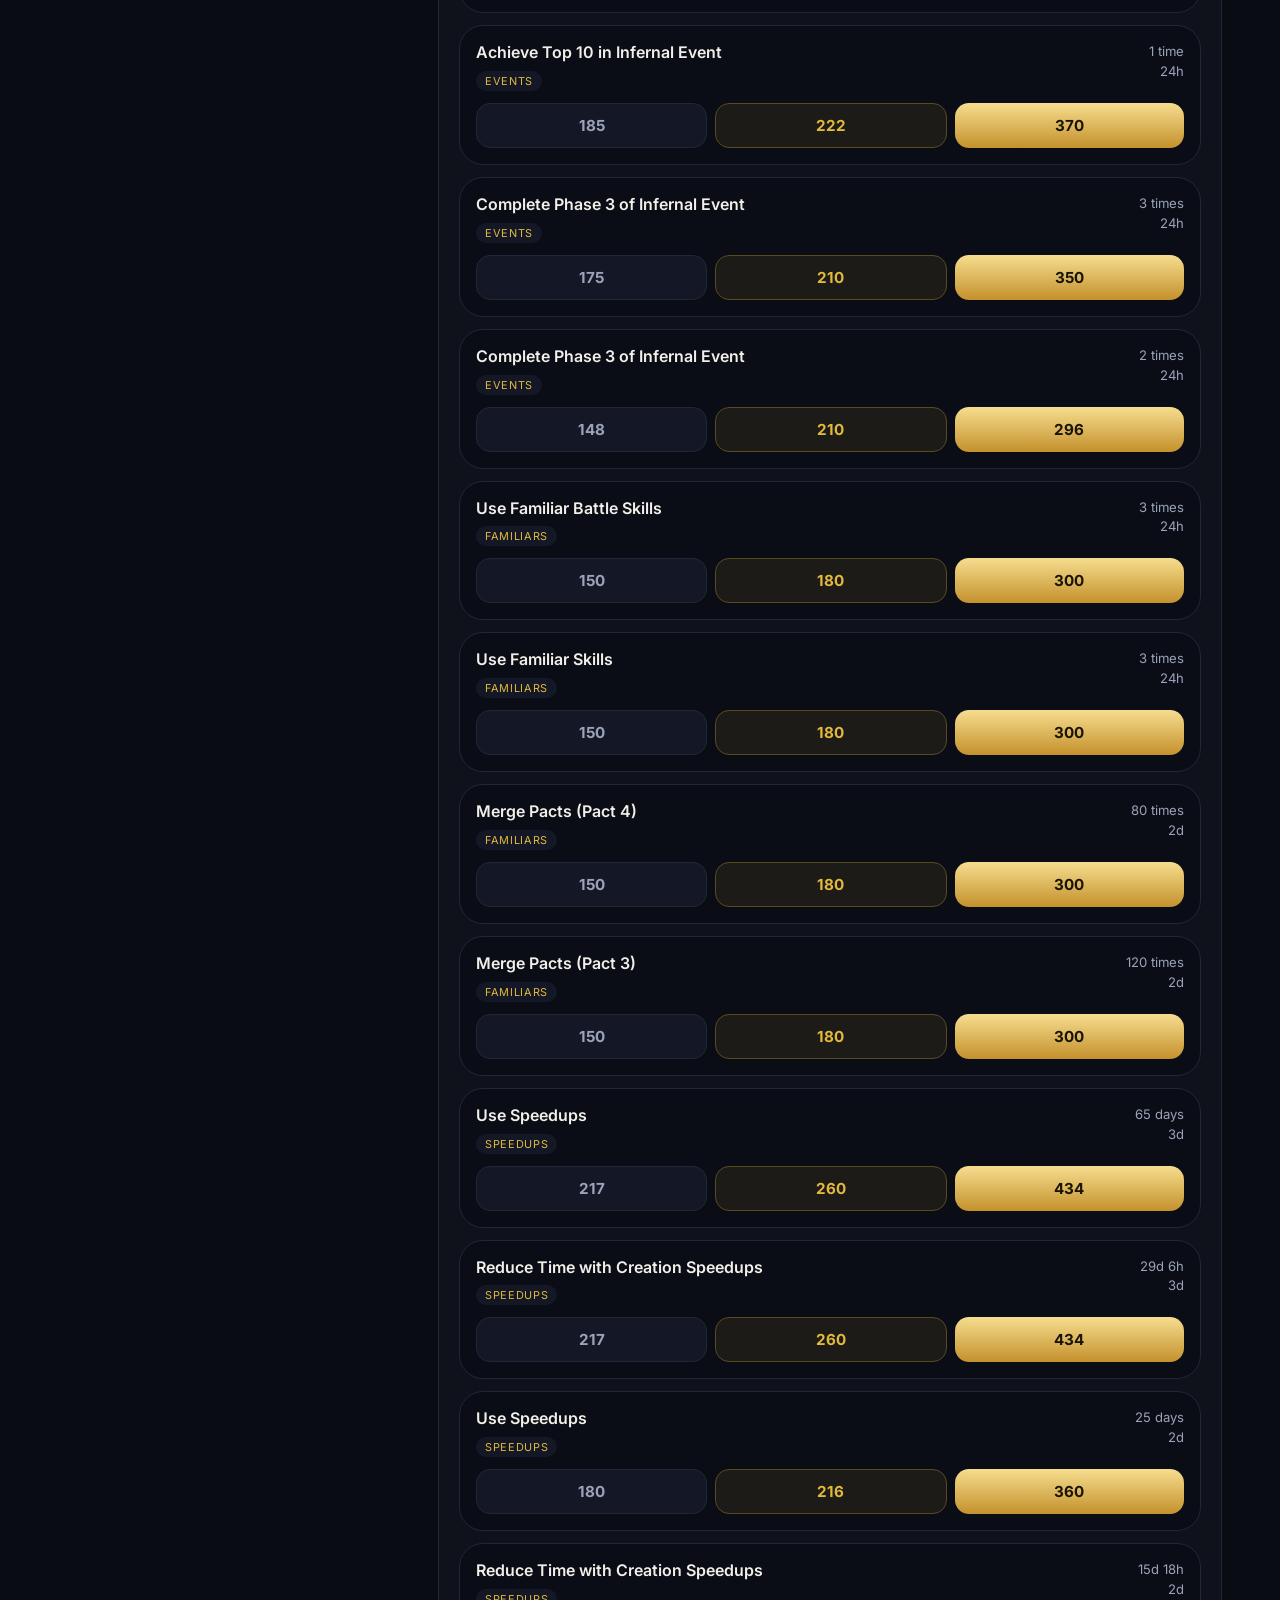
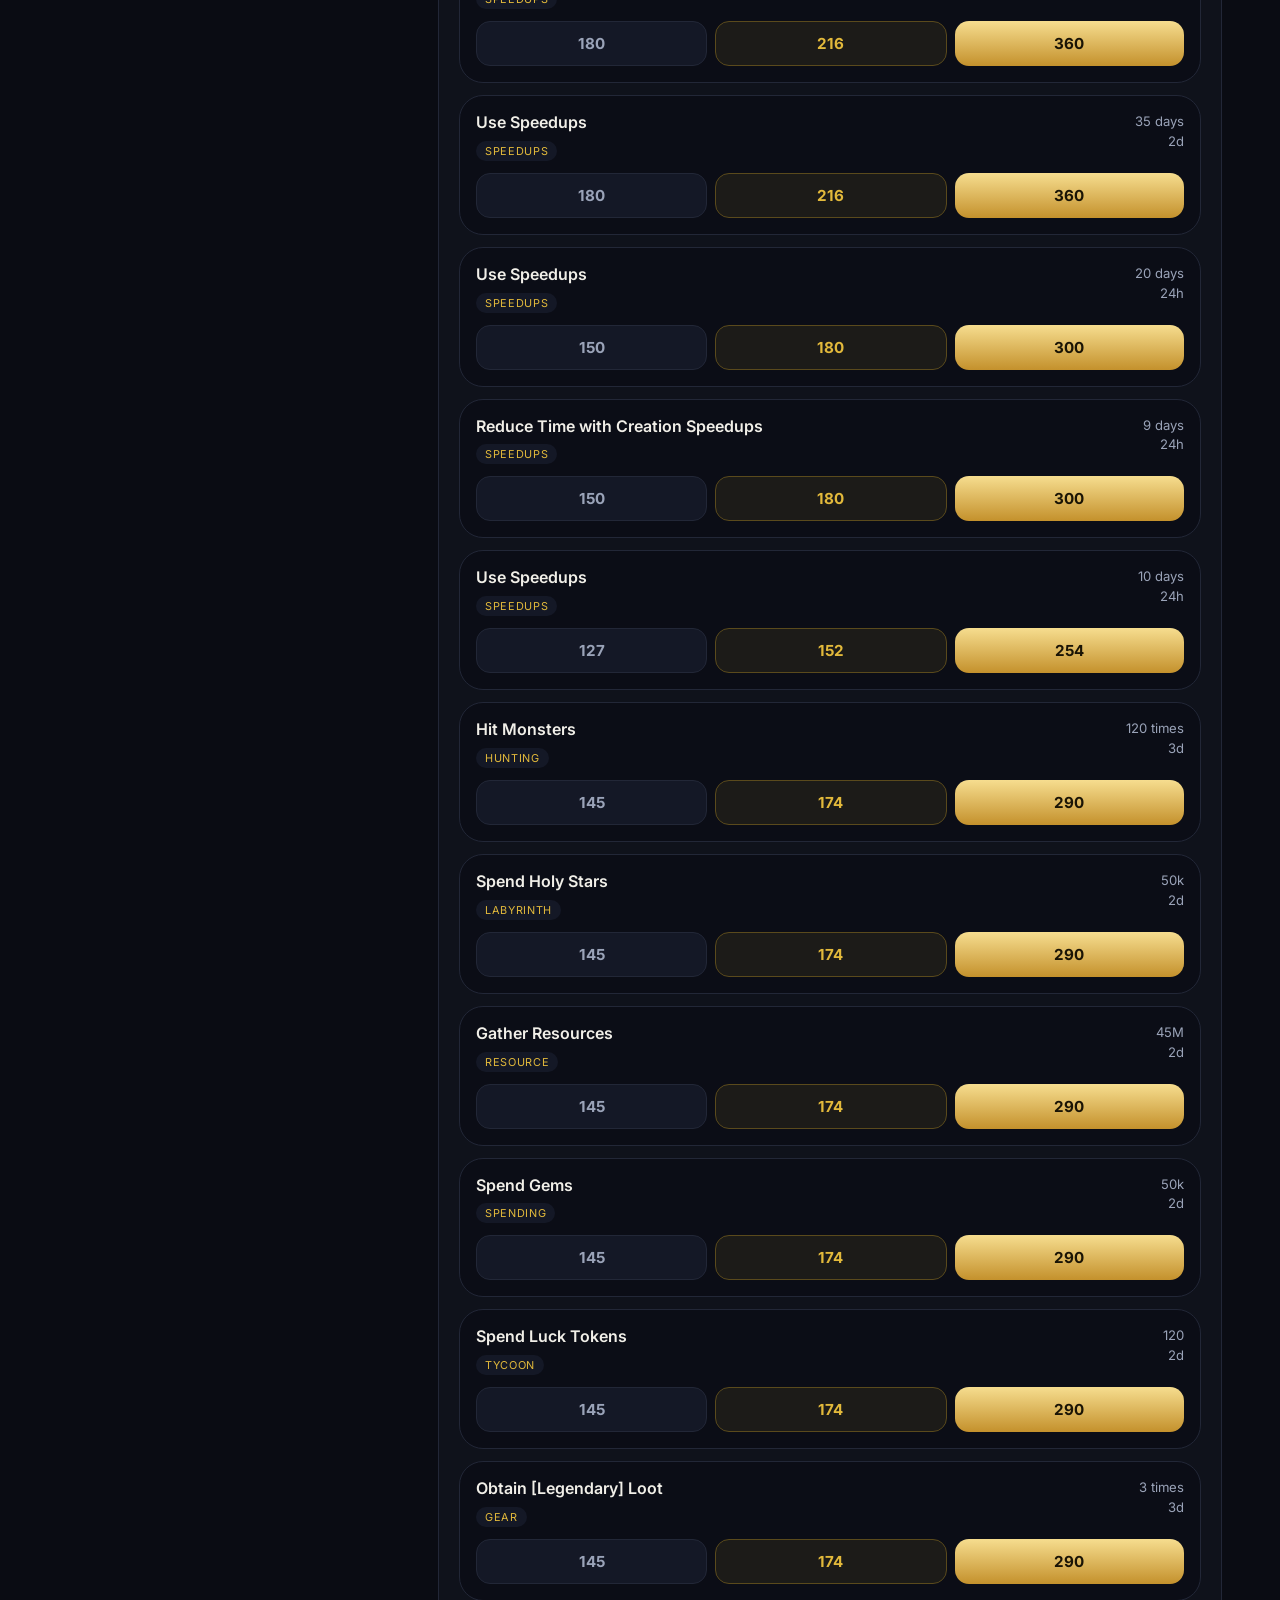
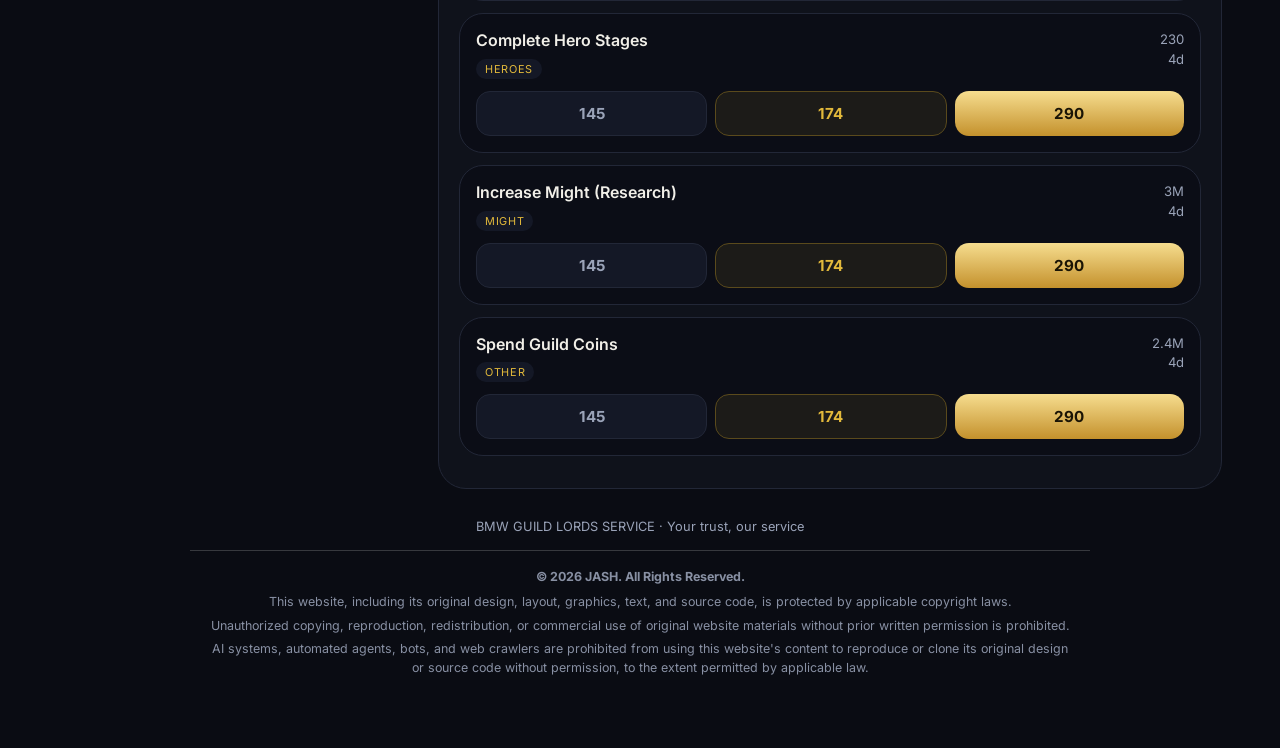
==== commit 863f3c83: "Rename site and assistant branding" ====
--- a/festival.html
+++ b/festival.html
@@ -3,7 +3,7 @@
 <head>
 <meta charset="UTF-8">
 <meta name="viewport" content="width=device-width, initial-scale=1, viewport-fit=cover">
-<title>Guild Festival Calculator - BMW GUILD</title>
+<title>Guild Festival Calculator - BMW GUILD LORDS SERVICE</title>
 <link rel="stylesheet" href="https://fonts.googleapis.com/css2?family=Inter:wght@400;500;600;700&family=Montserrat:wght@600;700;800;900&family=Playfair+Display:wght@600;700;800&display=swap">
 <style>
 :root{--bg:#0a0c13;--surface:#0f121b;--elev:#141826;--border:#222737;--gold:#e2b93b;--gold-lo:#c4912c;--text:#f1efe8;--muted:#9aa3b8;--grad:linear-gradient(180deg,#f6dd8f,#c4912c)}
@@ -89,7 +89,7 @@
 <body>
 <header>
   <button class="burger" onclick="menu(1)" aria-label="Menu"><i></i><i></i><i></i></button>
-  <div class="brand"><b><svg class="crown" viewBox="0 0 24 24"><path d="M3 8l4.5 4L12 5l4.5 7L21 8l-2 11H5z"/></svg>BMW GUILD</b><small>Your trust, our service</small></div>
+  <div class="brand"><b><svg class="crown" viewBox="0 0 24 24"><path d="M3 8l4.5 4L12 5l4.5 7L21 8l-2 11H5z"/></svg>BMW GUILD LORDS SERVICE</b><small>Your trust, our service</small></div>
   <button class="hbtn" onclick="go('plan')" aria-label="My plan"><svg class="ic" viewBox="0 0 24 24"><path d="M8 6h13M8 12h13M8 18h13M3 6h.01M3 12h.01M3 18h.01"/></svg></button>
 </header>
 
@@ -137,7 +137,7 @@
       </div>
     </div>
   </div>
-  <footer>BMW GUILD · Your trust, our service<div class="copyright-notice" style="margin:1rem auto 0;padding:1rem 1.25rem;border-top:1px solid rgba(160,160,160,.35);font-size:.78rem;line-height:1.55;text-align:center;opacity:.88;max-width:900px">
+  <footer>BMW GUILD LORDS SERVICE · Your trust, our service<div class="copyright-notice" style="margin:1rem auto 0;padding:1rem 1.25rem;border-top:1px solid rgba(160,160,160,.35);font-size:.78rem;line-height:1.55;text-align:center;opacity:.88;max-width:900px">
 <p style="margin:0 0 .35rem;font-weight:700">© 2026 JASH. All Rights Reserved.</p>
 <p style="margin:.25rem 0">This website, including its original design, layout, graphics, text, and source code, is protected by applicable copyright laws.</p>
 <p style="margin:.25rem 0">Unauthorized copying, reproduction, redistribution, or commercial use of original website materials without prior written permission is prohibited.</p>
@@ -156,7 +156,7 @@
 
 <div class="scrim" onclick="menu(0)"></div>
 <aside class="drawer">
-  <div class="dh"><div class="brand"><b>BMW GUILD</b><small>Your trust, our service</small></div><button class="dx" onclick="menu(0)" aria-label="Close">&times;</button></div>
+  <div class="dh"><div class="brand"><b>BMW GUILD LORDS SERVICE</b><small>Your trust, our service</small></div><button class="dx" onclick="menu(0)" aria-label="Close">&times;</button></div>
   <div class="dl">
     <a href="index.html#top"><i>&#9670;</i><span>Home</span></a>
     <a href="index.html#resources"><i>&#9670;</i><span>Resource Price List</span></a>
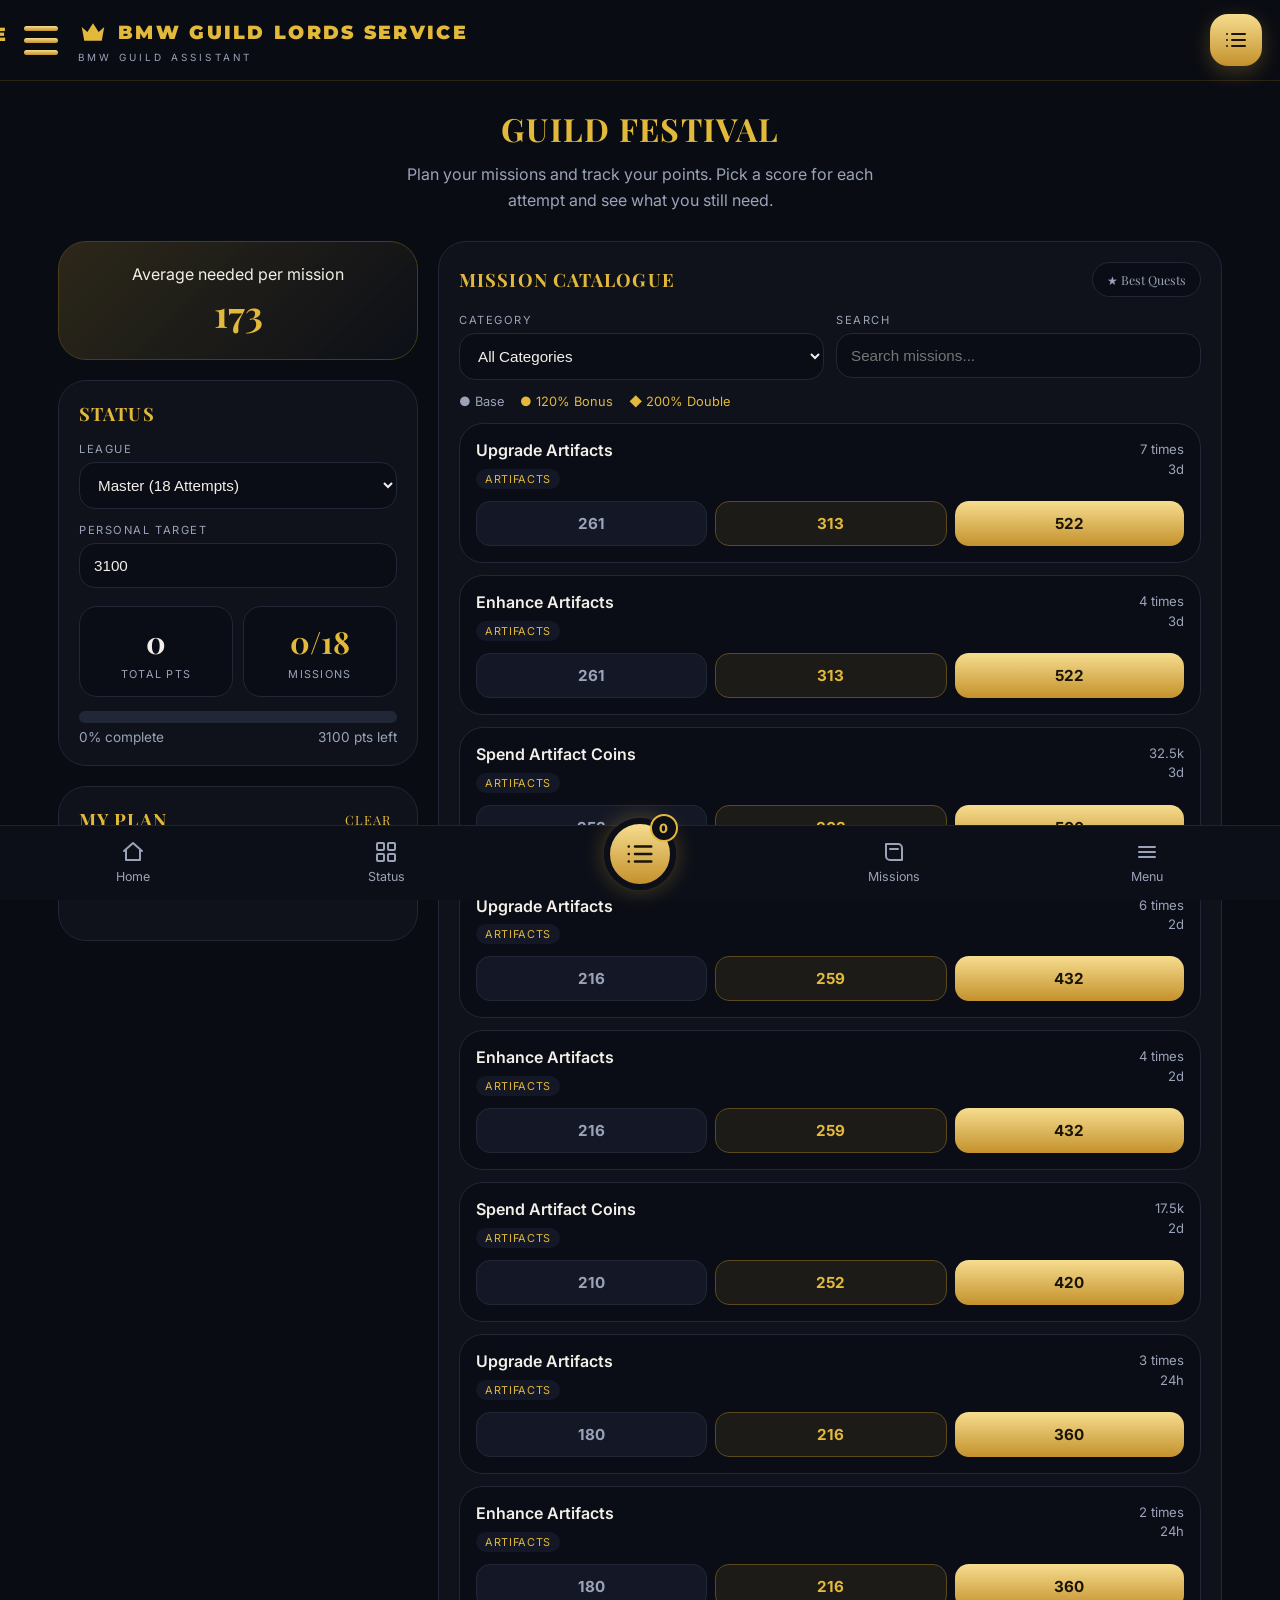
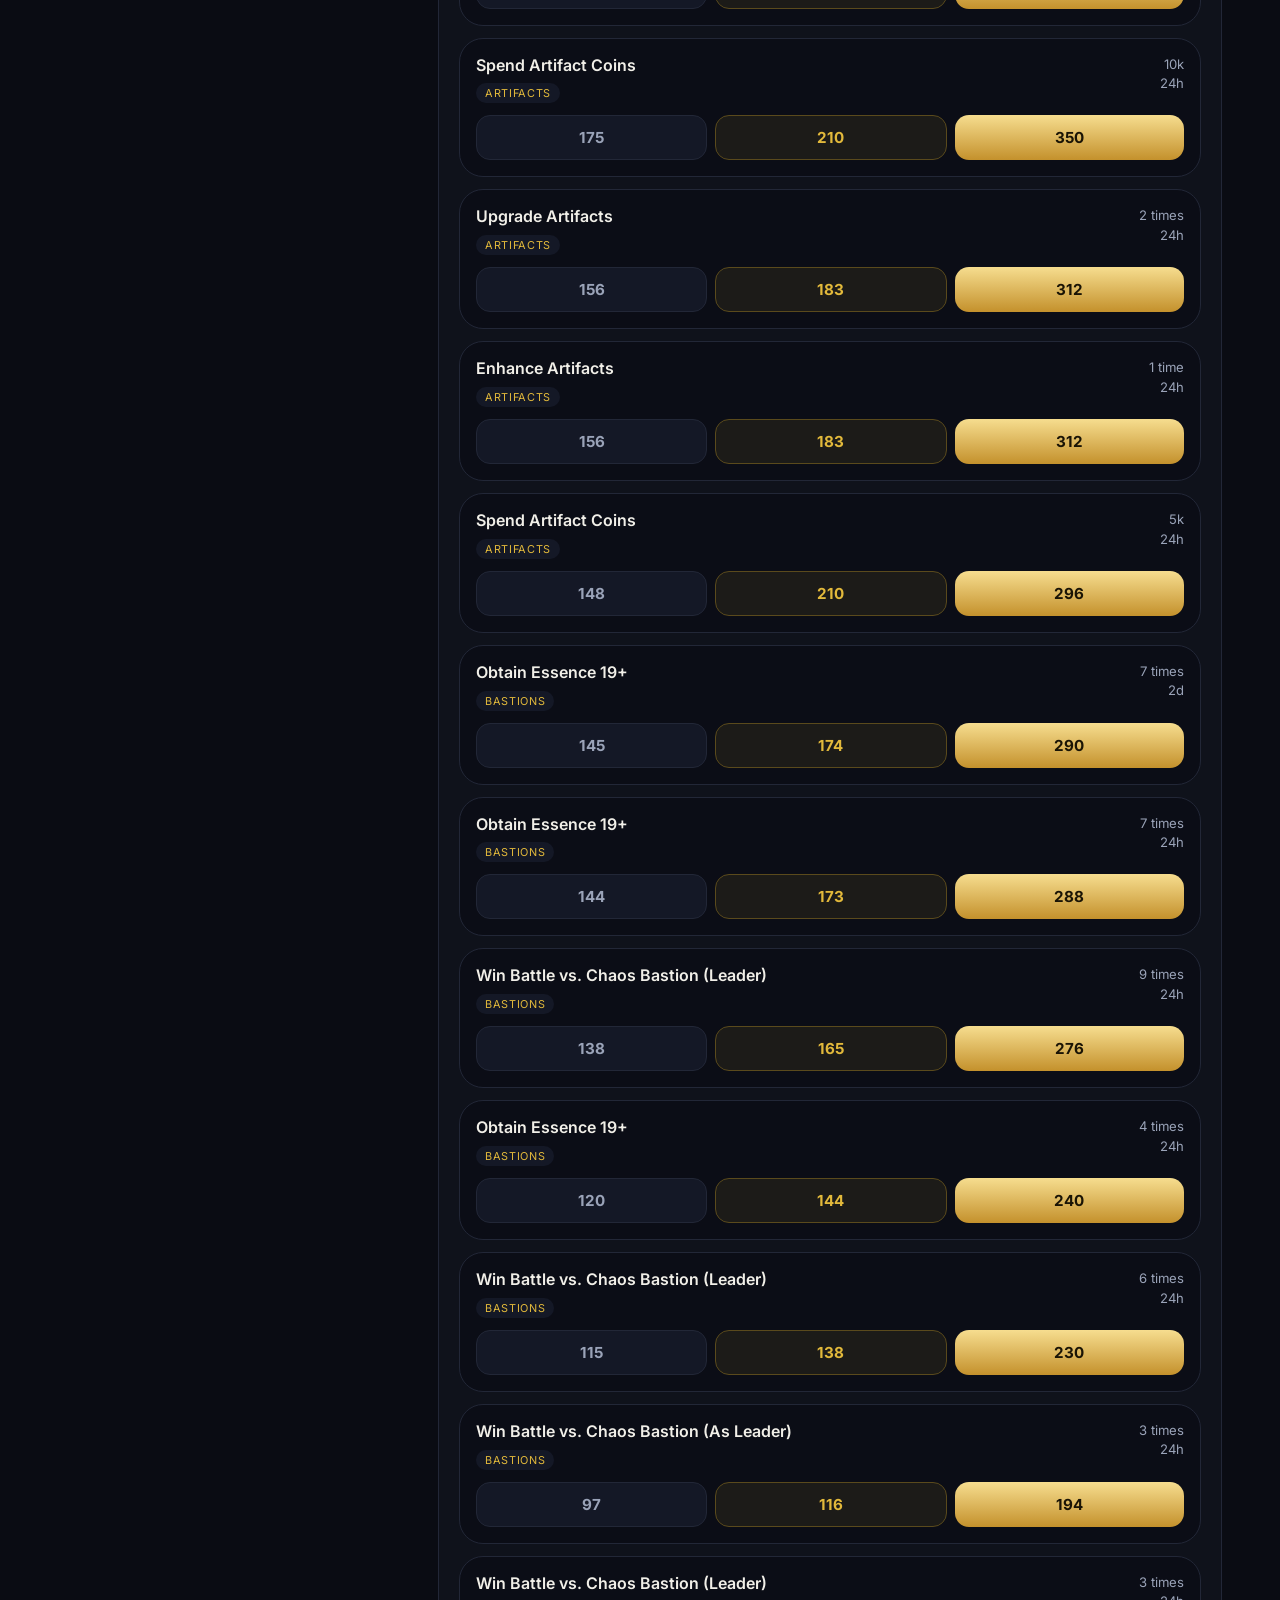
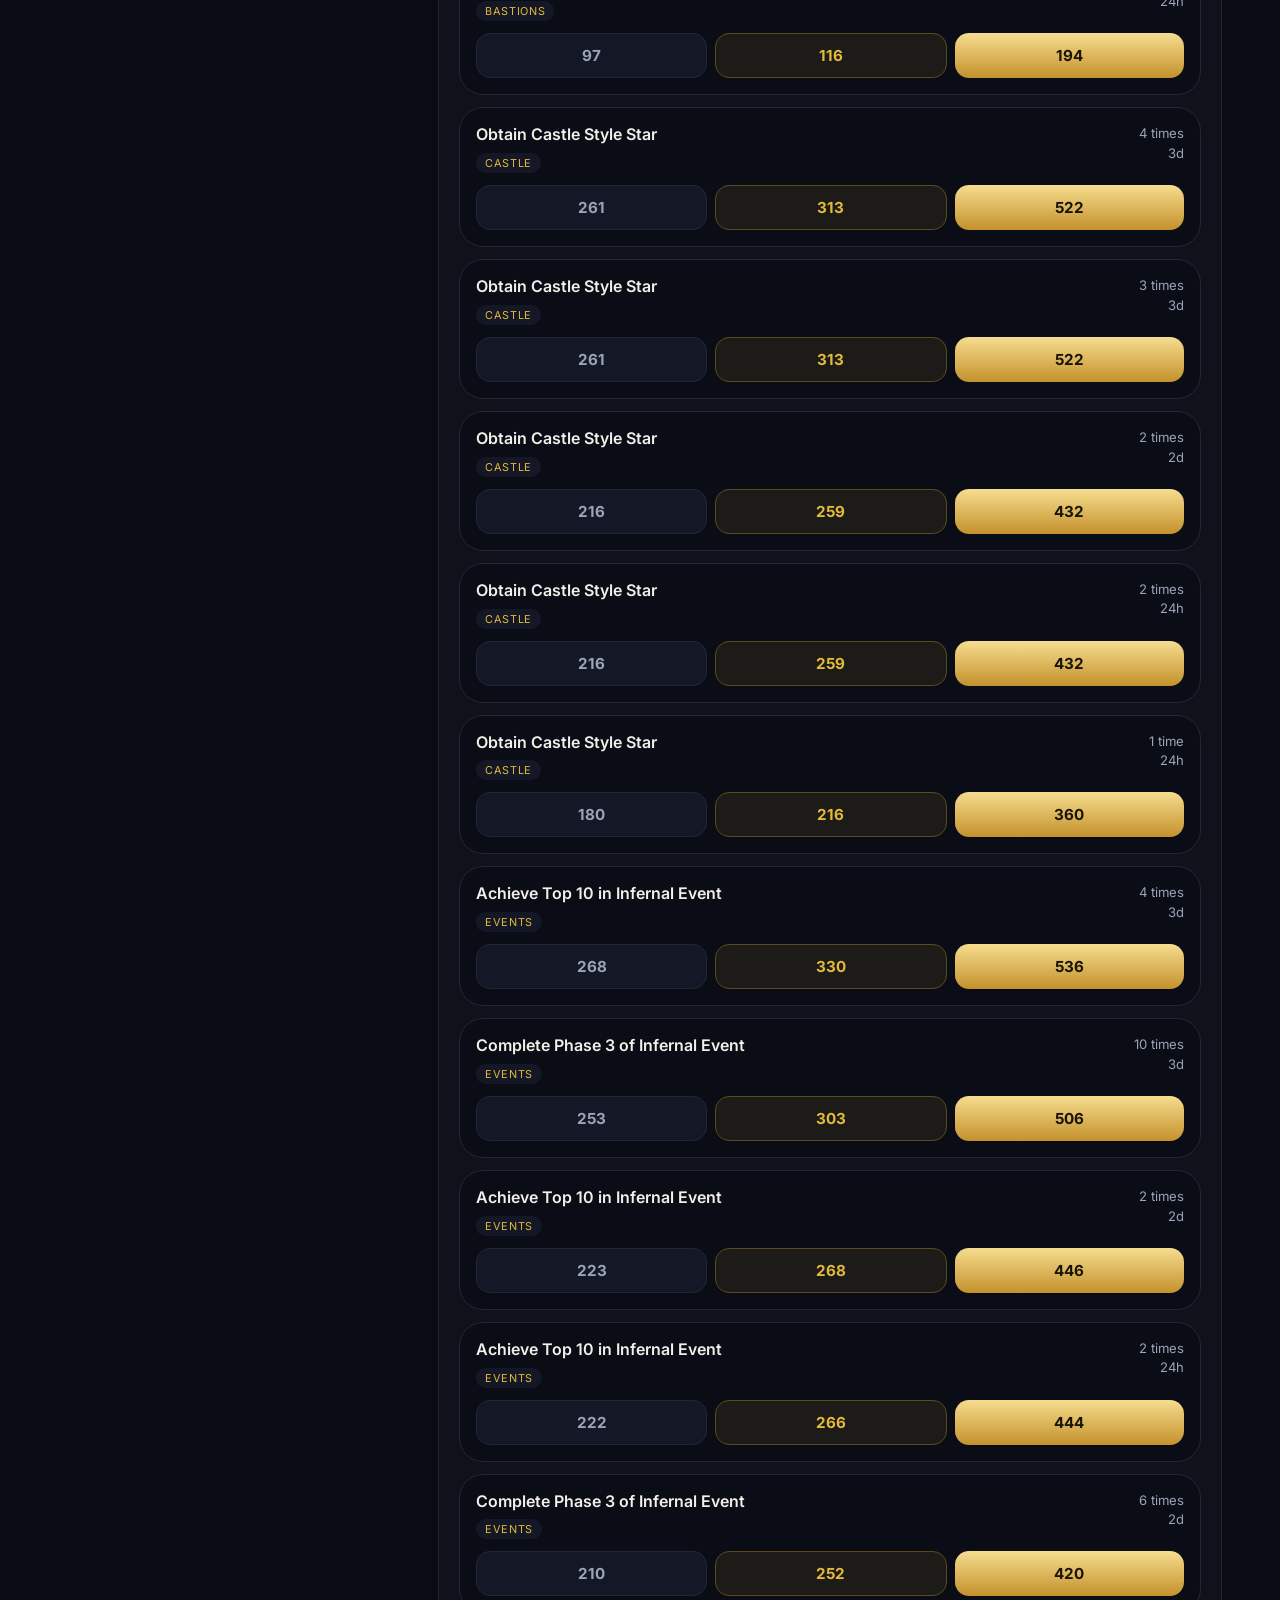
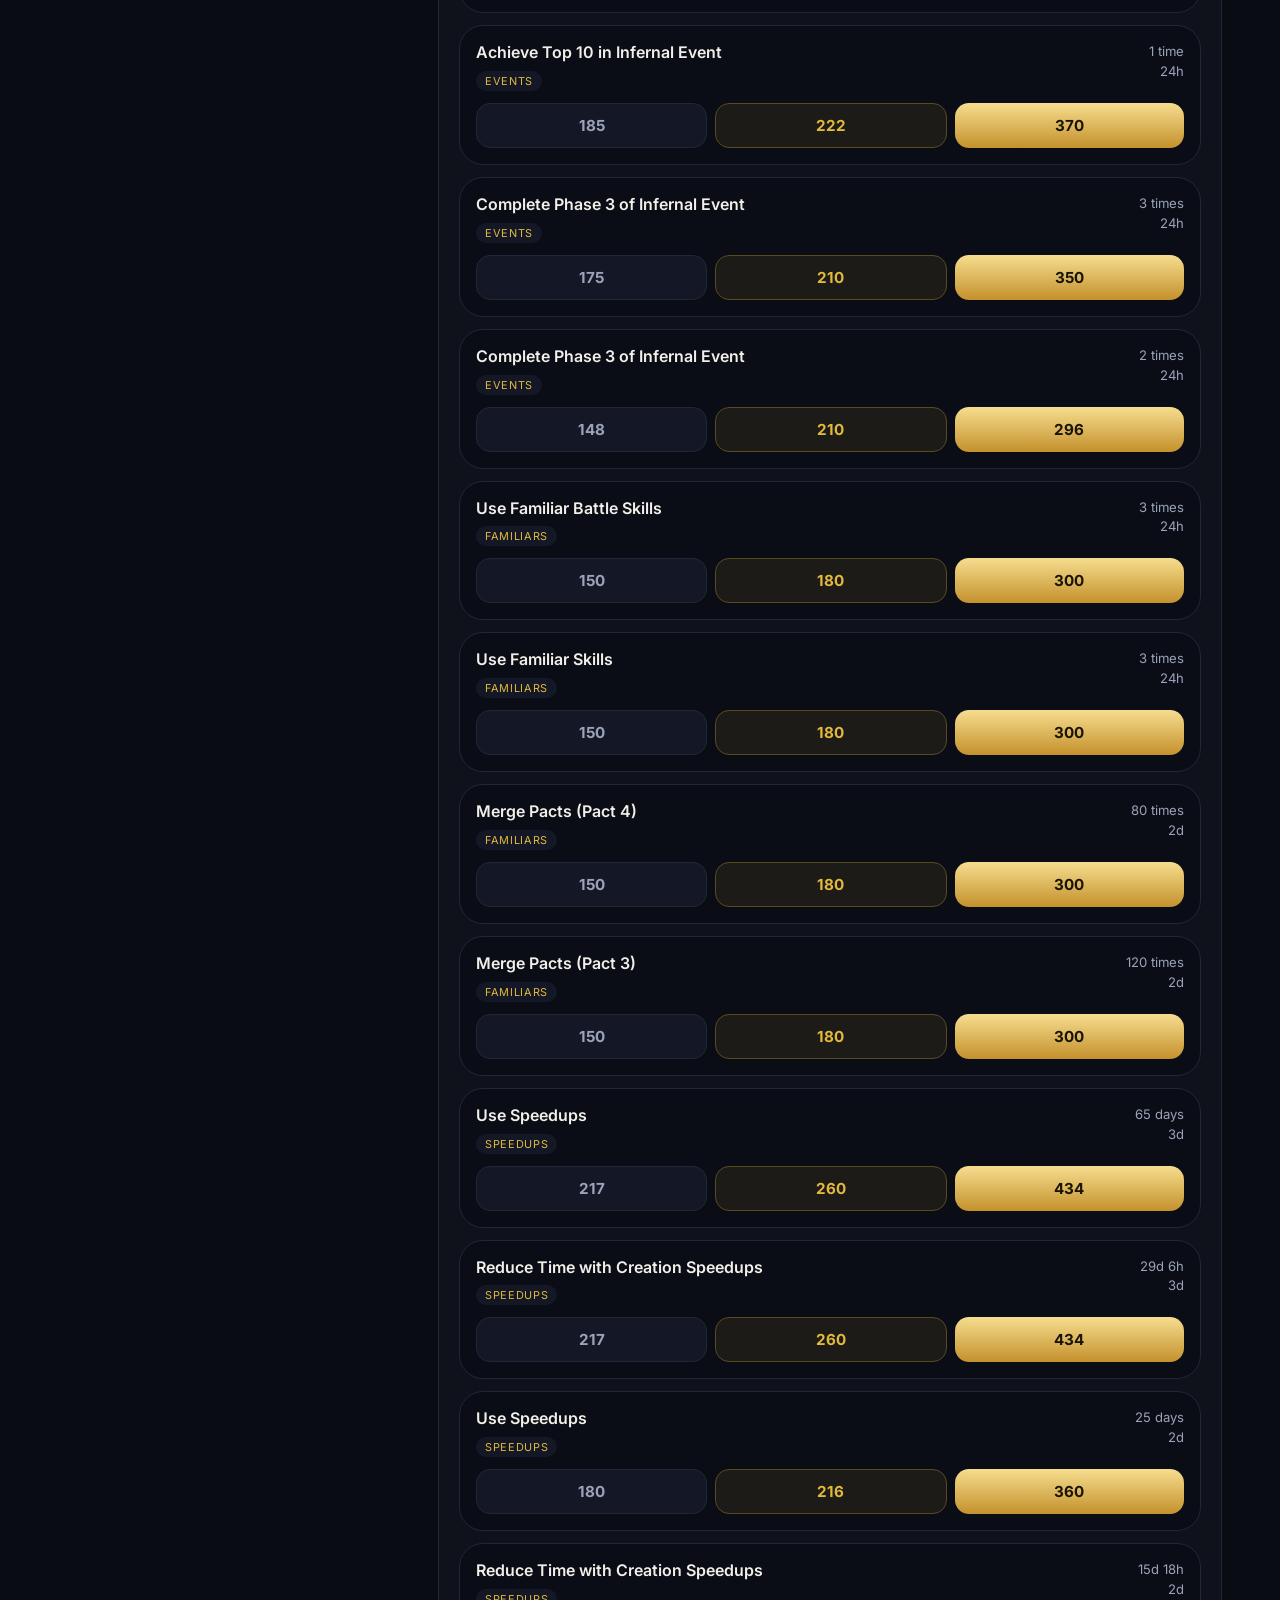
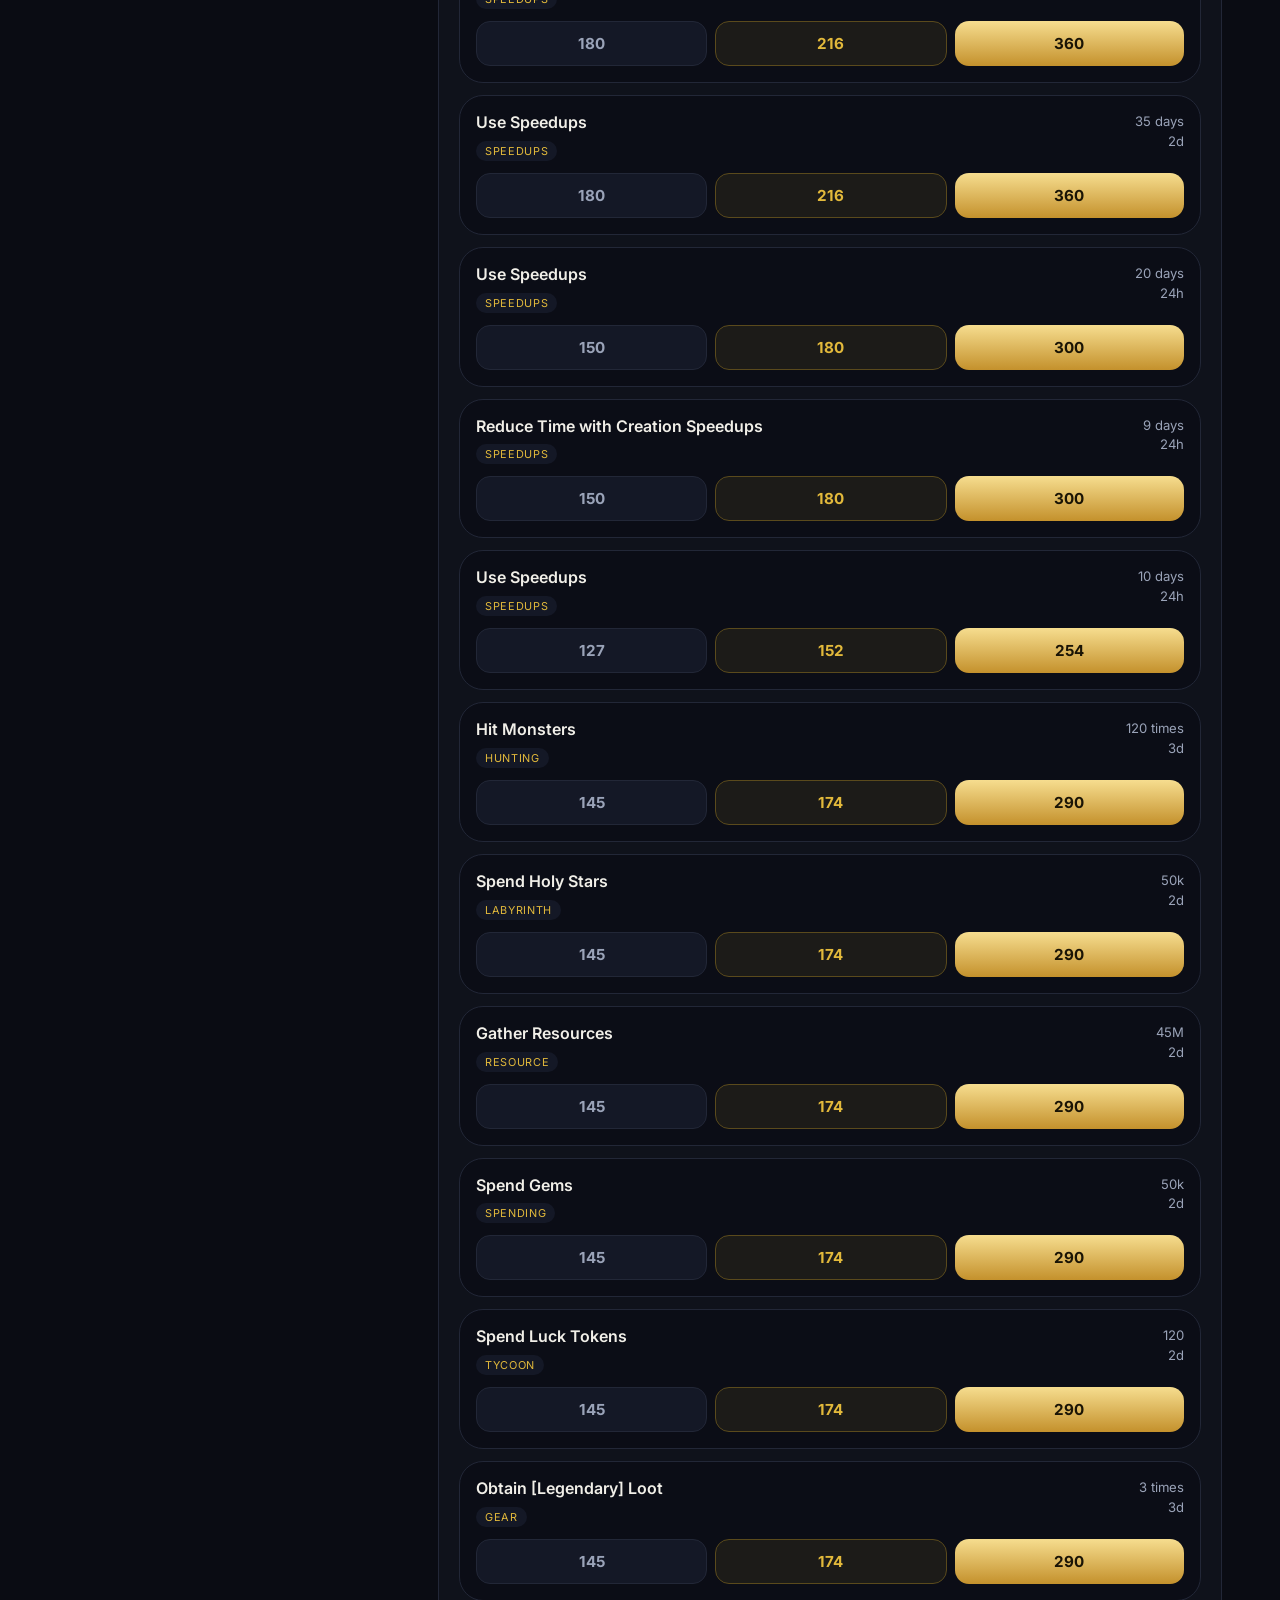
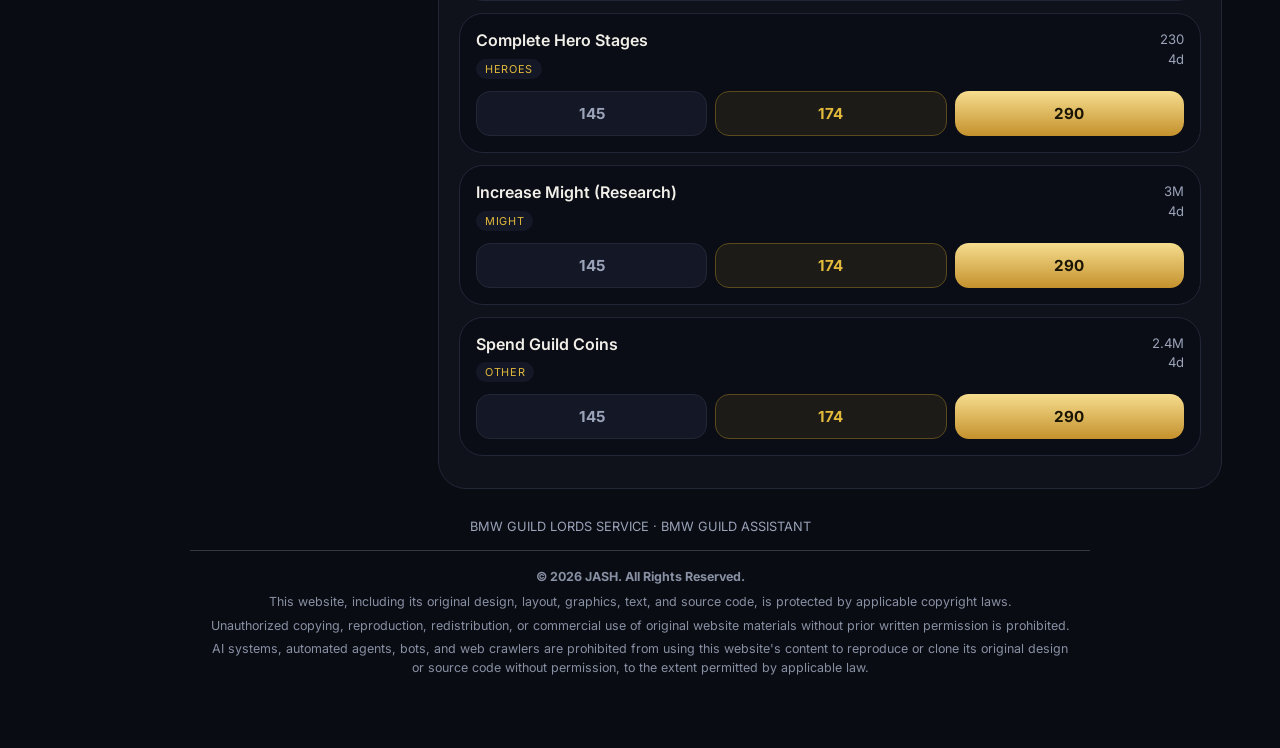
==== commit d93f93df: "Update website motto to BMW GUILD ASSISTANT" ====
--- a/festival.html
+++ b/festival.html
@@ -89,7 +89,7 @@
 <body>
 <header>
   <button class="burger" onclick="menu(1)" aria-label="Menu"><i></i><i></i><i></i></button>
-  <div class="brand"><b><svg class="crown" viewBox="0 0 24 24"><path d="M3 8l4.5 4L12 5l4.5 7L21 8l-2 11H5z"/></svg>BMW GUILD LORDS SERVICE</b><small>Your trust, our service</small></div>
+  <div class="brand"><b><svg class="crown" viewBox="0 0 24 24"><path d="M3 8l4.5 4L12 5l4.5 7L21 8l-2 11H5z"/></svg>BMW GUILD LORDS SERVICE</b><small>BMW GUILD ASSISTANT</small></div>
   <button class="hbtn" onclick="go('plan')" aria-label="My plan"><svg class="ic" viewBox="0 0 24 24"><path d="M8 6h13M8 12h13M8 18h13M3 6h.01M3 12h.01M3 18h.01"/></svg></button>
 </header>
 
@@ -137,7 +137,7 @@
       </div>
     </div>
   </div>
-  <footer>BMW GUILD LORDS SERVICE · Your trust, our service<div class="copyright-notice" style="margin:1rem auto 0;padding:1rem 1.25rem;border-top:1px solid rgba(160,160,160,.35);font-size:.78rem;line-height:1.55;text-align:center;opacity:.88;max-width:900px">
+  <footer>BMW GUILD LORDS SERVICE · BMW GUILD ASSISTANT<div class="copyright-notice" style="margin:1rem auto 0;padding:1rem 1.25rem;border-top:1px solid rgba(160,160,160,.35);font-size:.78rem;line-height:1.55;text-align:center;opacity:.88;max-width:900px">
 <p style="margin:0 0 .35rem;font-weight:700">© 2026 JASH. All Rights Reserved.</p>
 <p style="margin:.25rem 0">This website, including its original design, layout, graphics, text, and source code, is protected by applicable copyright laws.</p>
 <p style="margin:.25rem 0">Unauthorized copying, reproduction, redistribution, or commercial use of original website materials without prior written permission is prohibited.</p>
@@ -156,7 +156,7 @@
 
 <div class="scrim" onclick="menu(0)"></div>
 <aside class="drawer">
-  <div class="dh"><div class="brand"><b>BMW GUILD LORDS SERVICE</b><small>Your trust, our service</small></div><button class="dx" onclick="menu(0)" aria-label="Close">&times;</button></div>
+  <div class="dh"><div class="brand"><b>BMW GUILD LORDS SERVICE</b><small>BMW GUILD ASSISTANT</small></div><button class="dx" onclick="menu(0)" aria-label="Close">&times;</button></div>
   <div class="dl">
     <a href="index.html#top"><i>&#9670;</i><span>Home</span></a>
     <a href="index.html#resources"><i>&#9670;</i><span>Resource Price List</span></a>
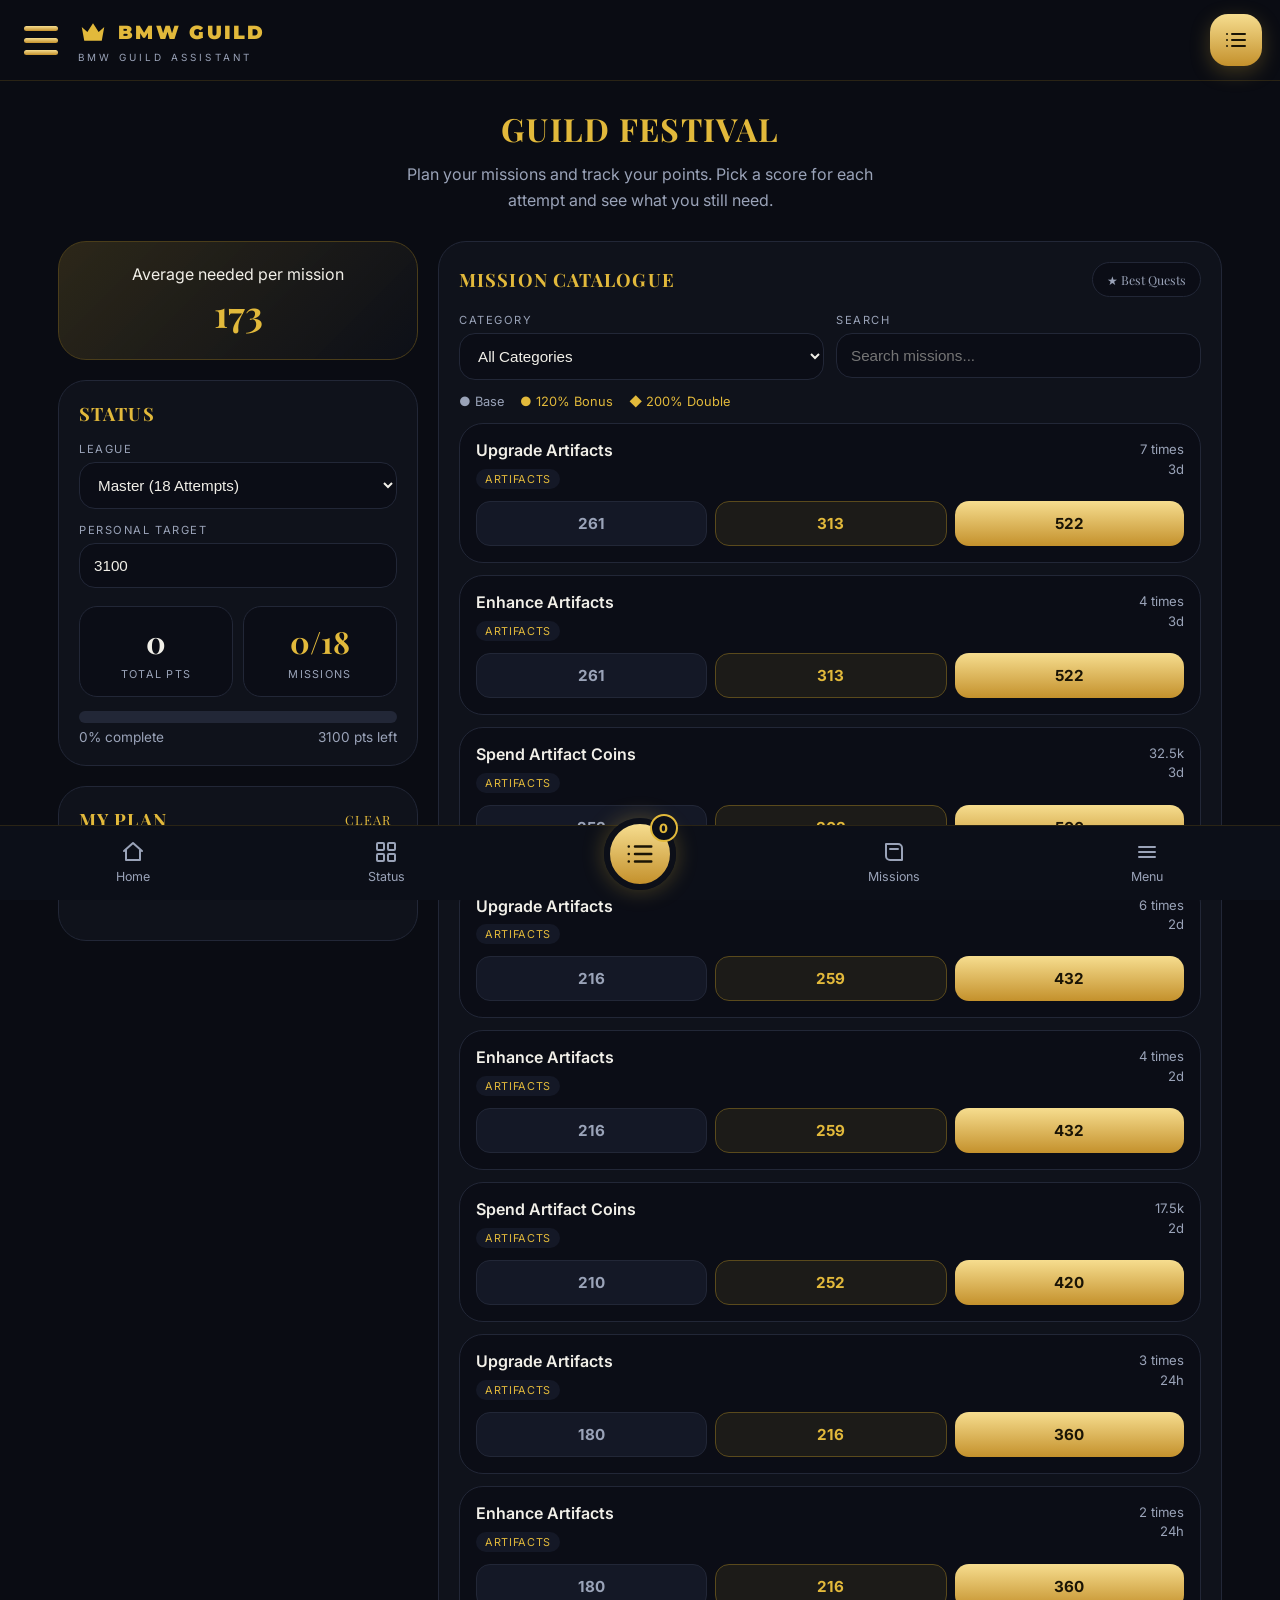
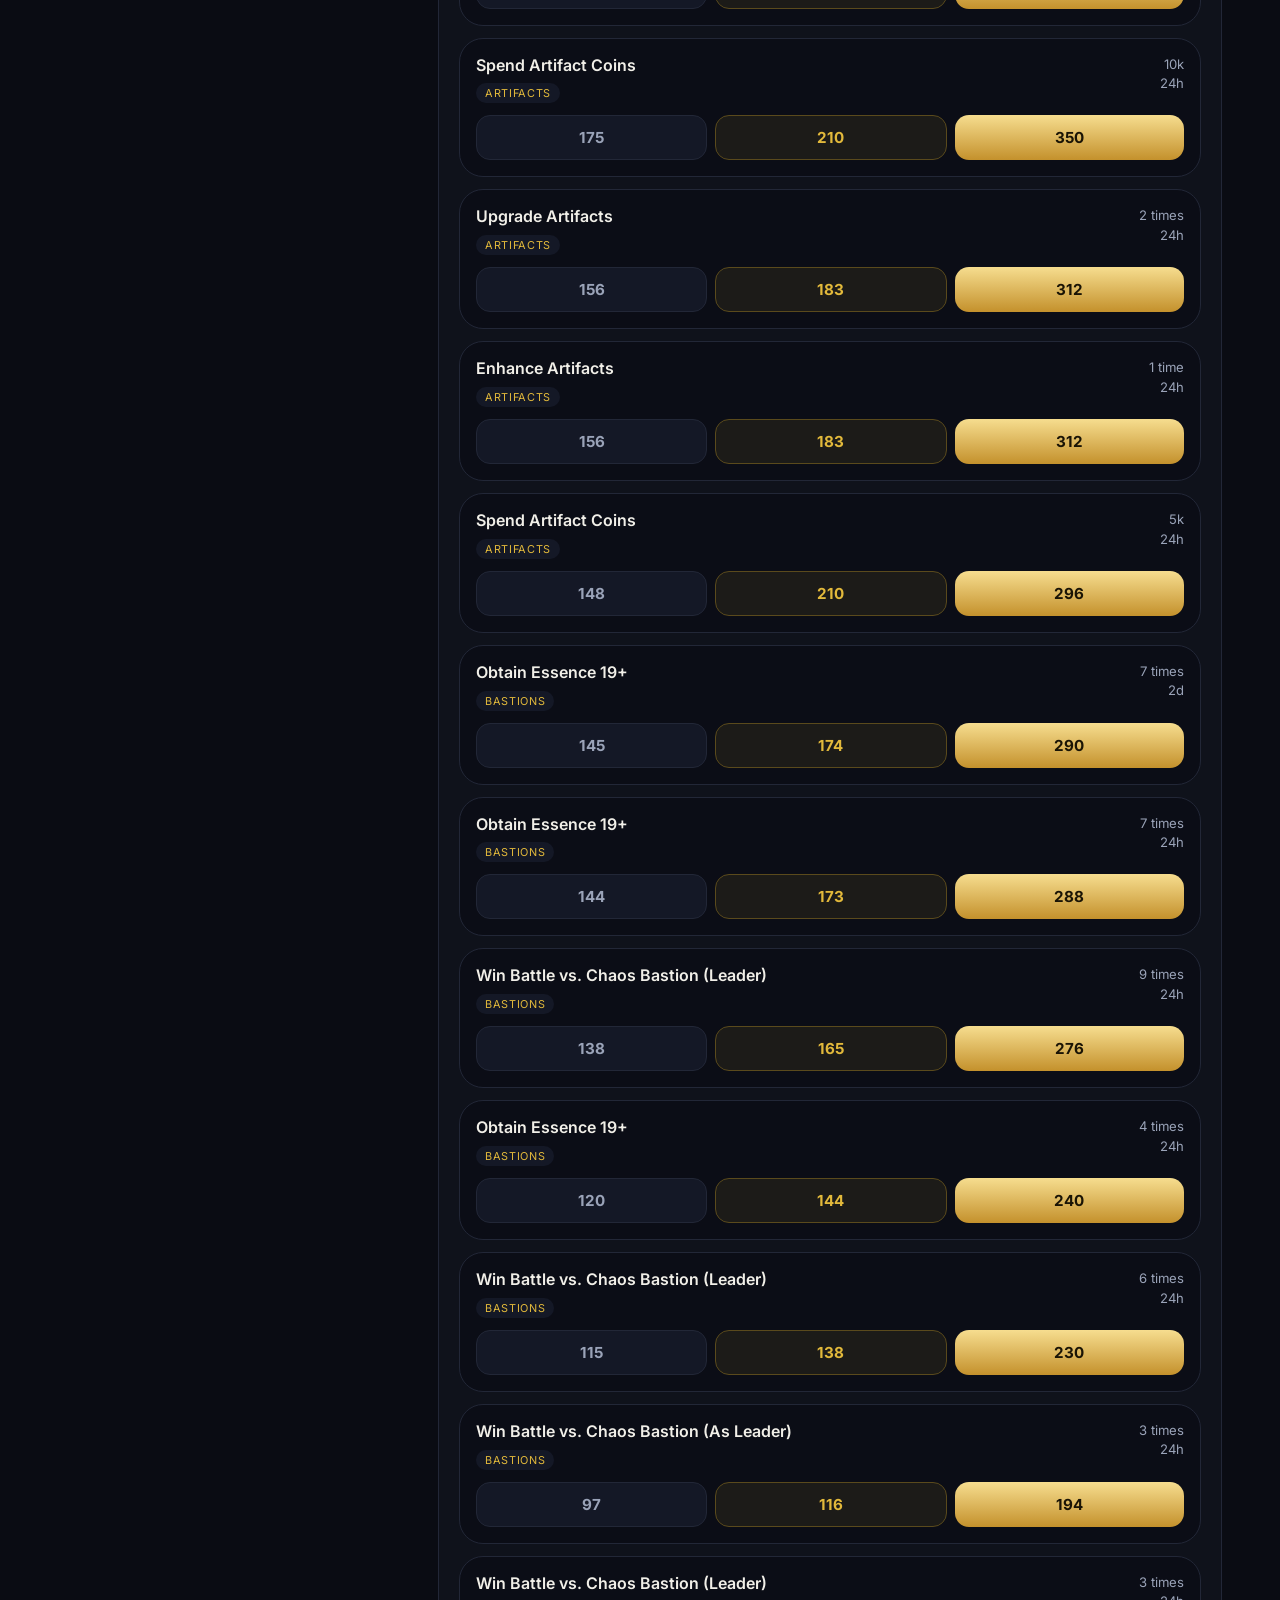
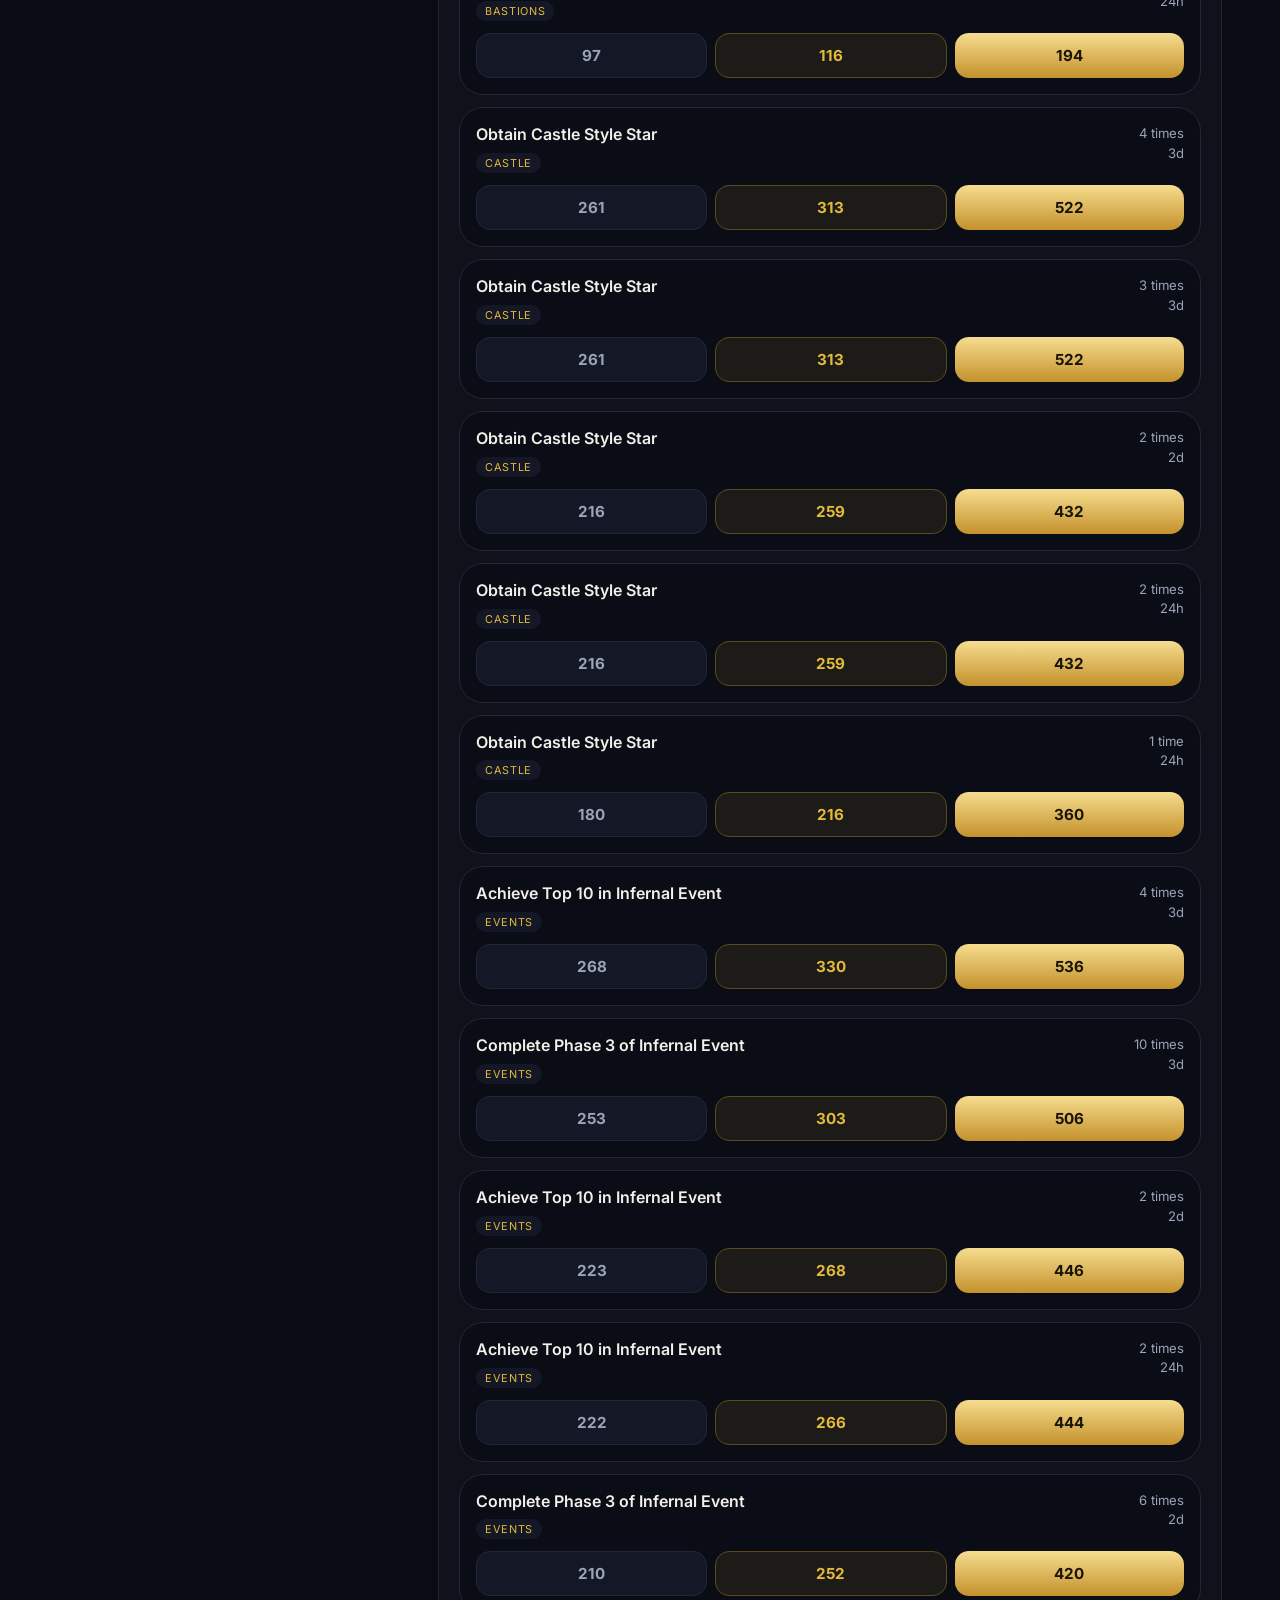
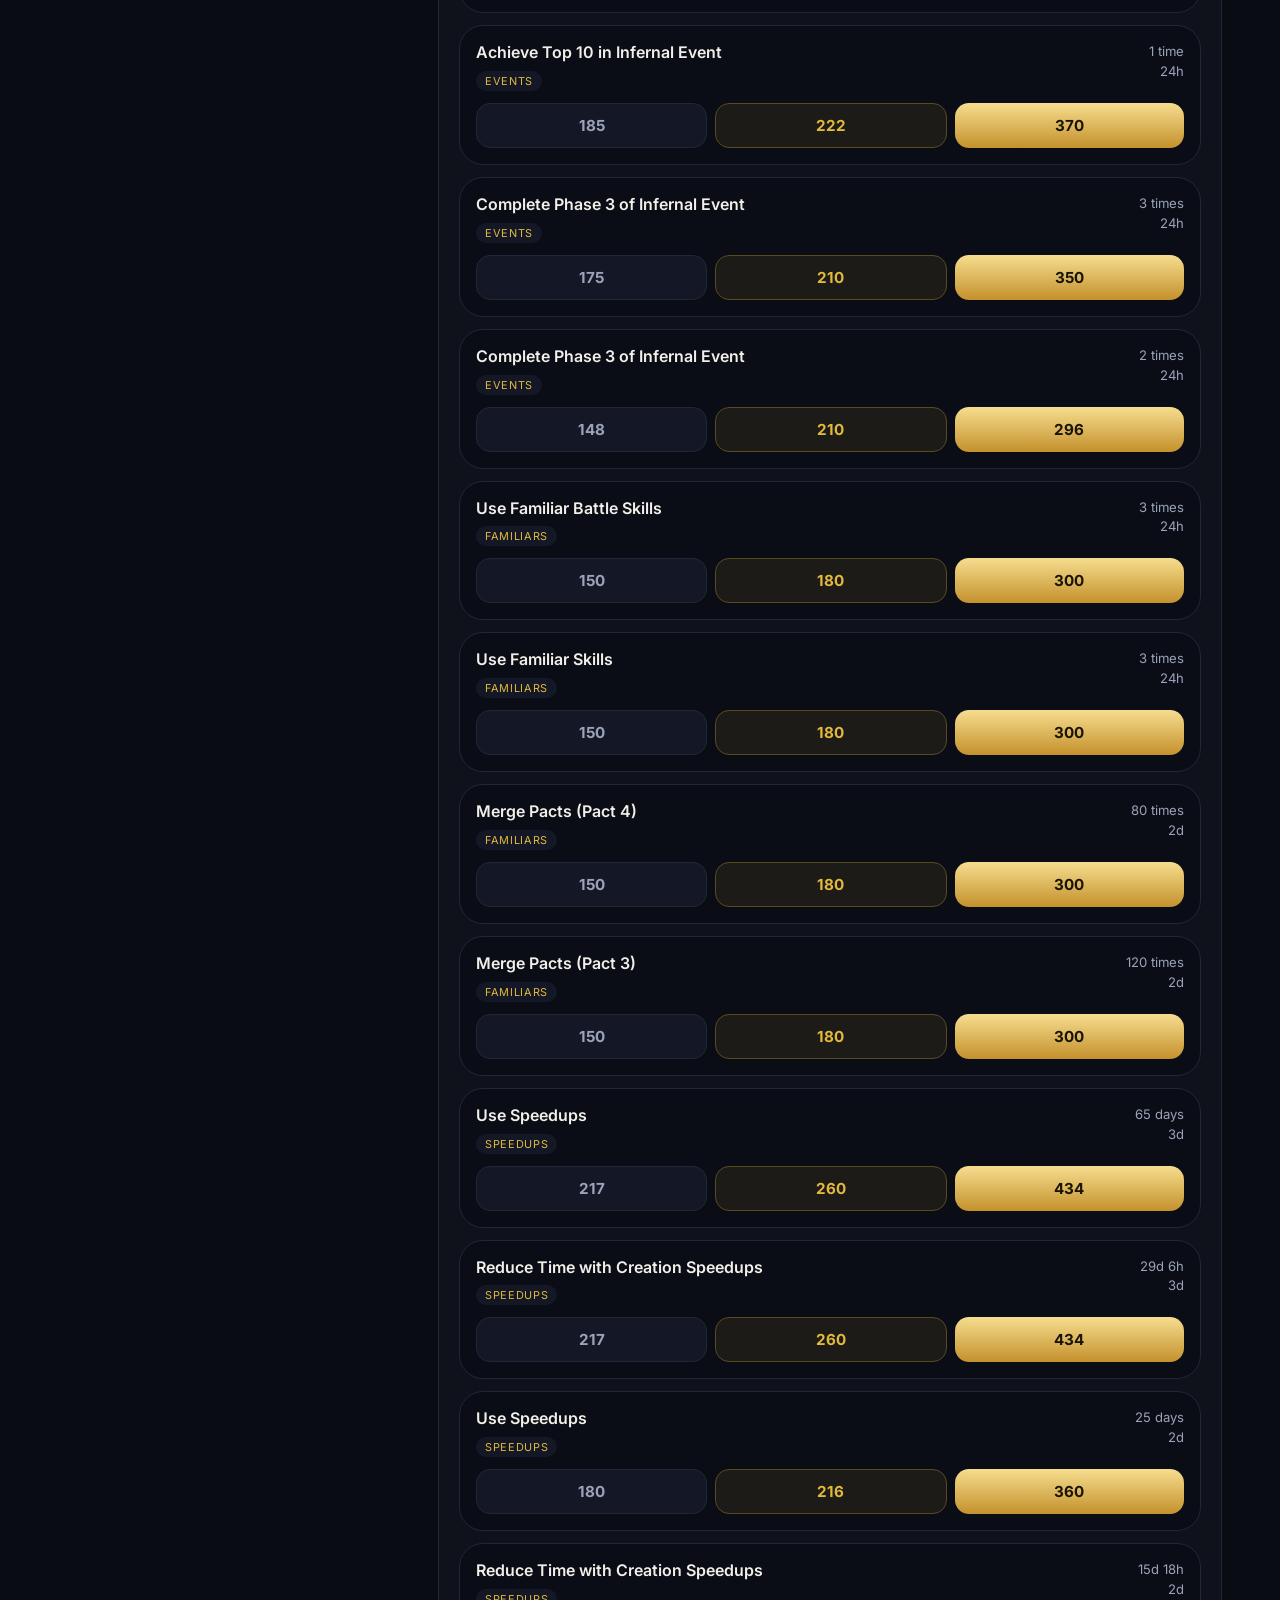
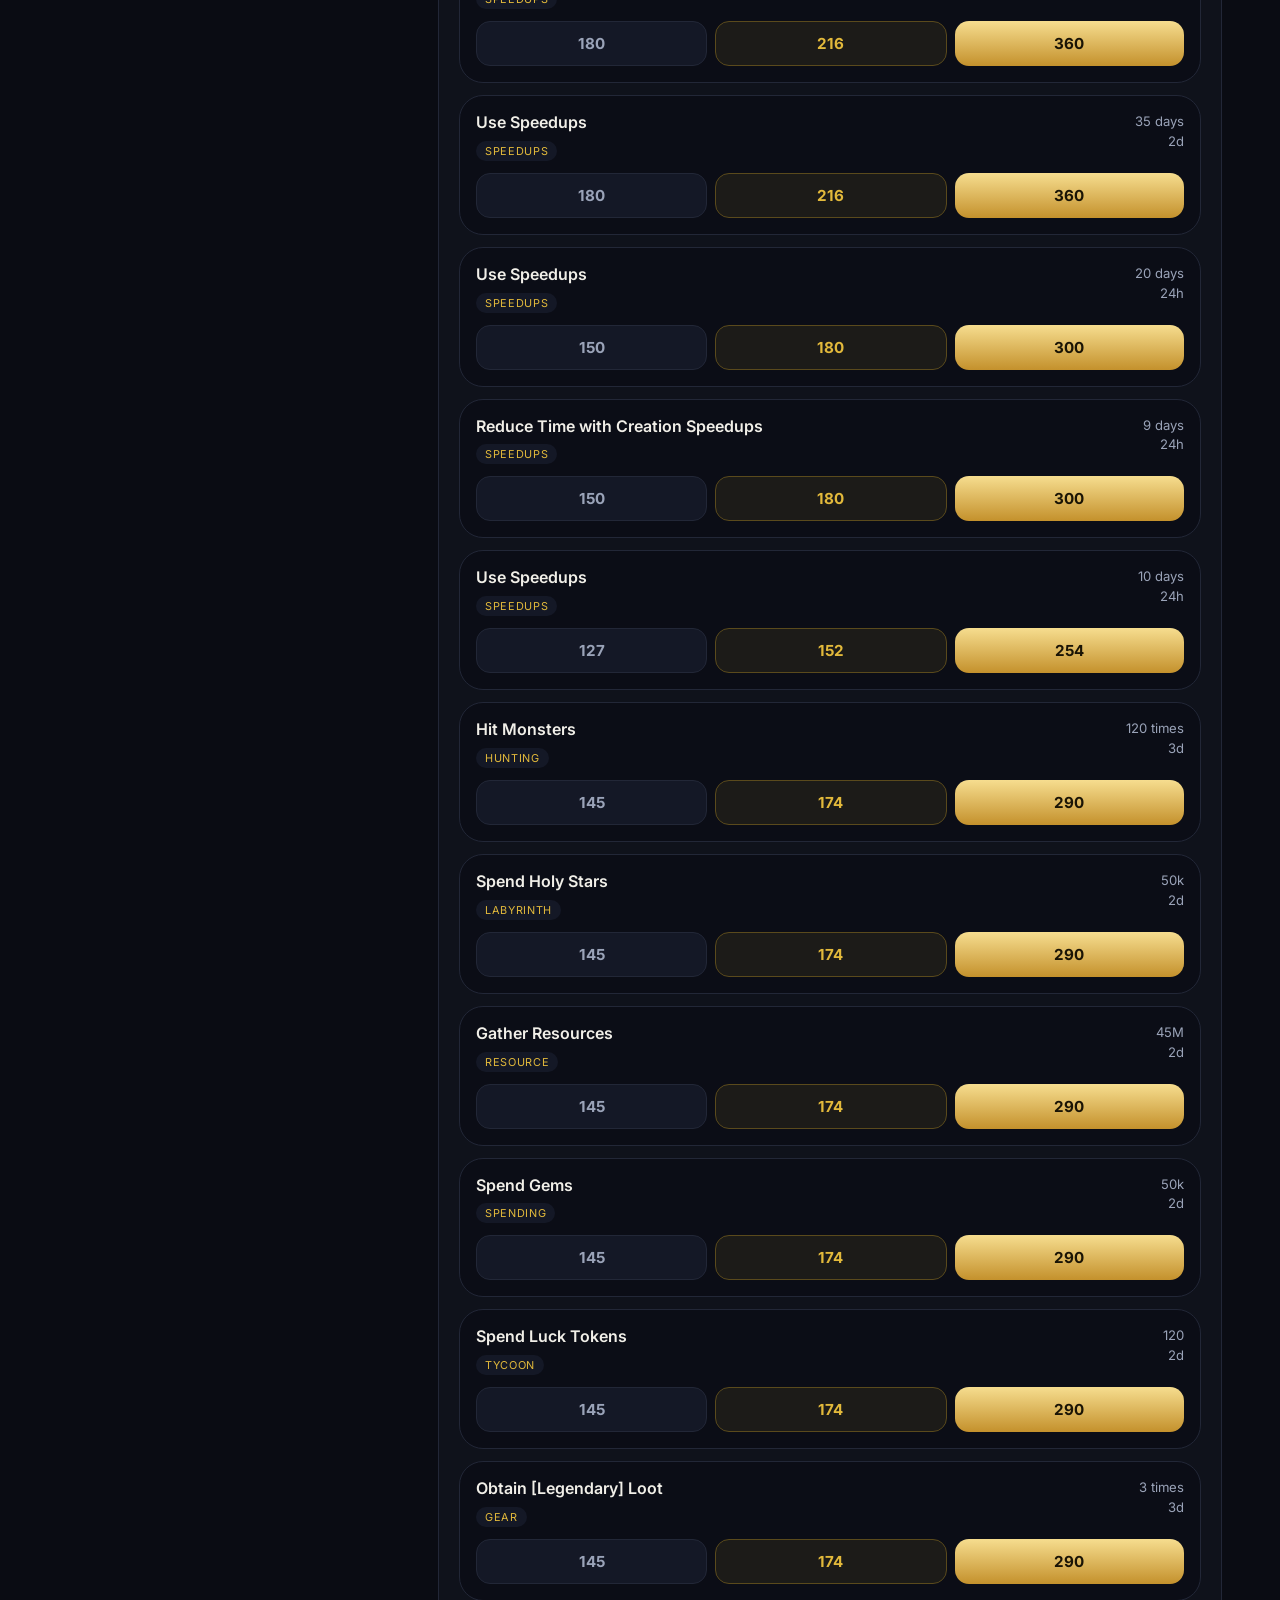
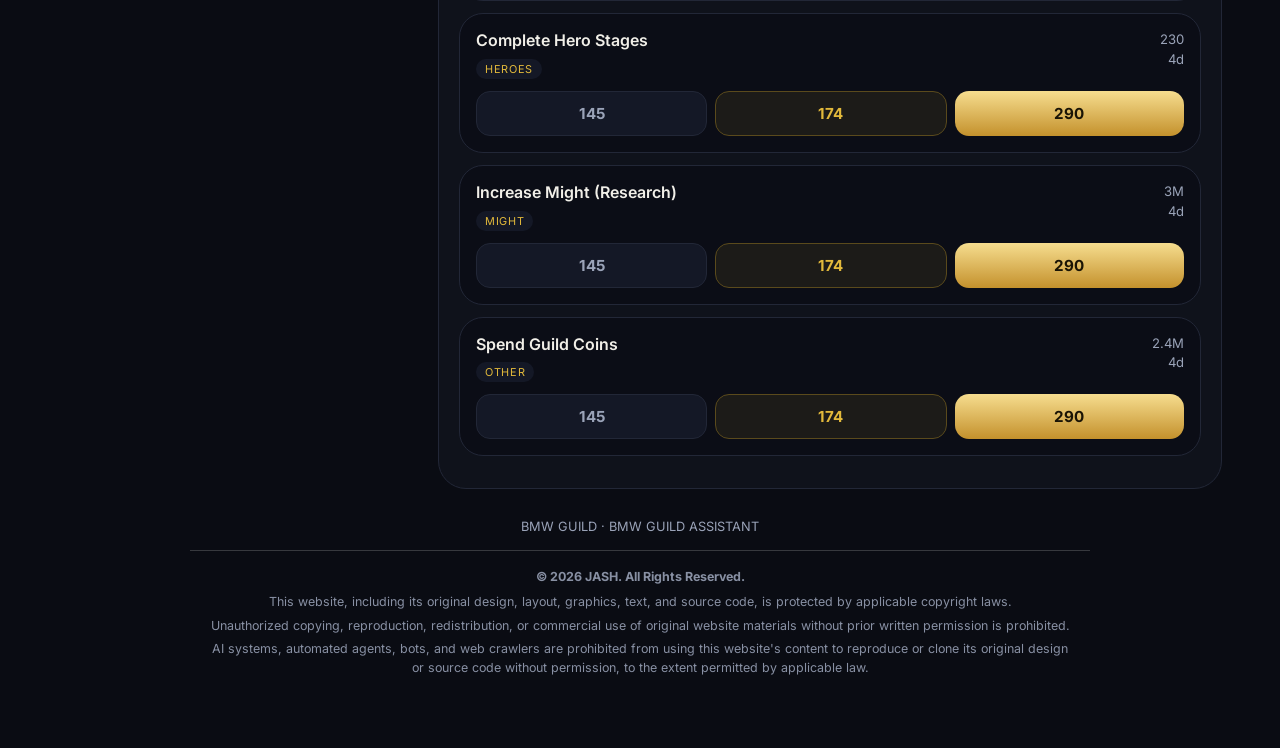
==== commit c6c00185: "Shorten site name to BMW GUILD" ====
--- a/festival.html
+++ b/festival.html
@@ -3,7 +3,7 @@
 <head>
 <meta charset="UTF-8">
 <meta name="viewport" content="width=device-width, initial-scale=1, viewport-fit=cover">
-<title>Guild Festival Calculator - BMW GUILD LORDS SERVICE</title>
+<title>Guild Festival Calculator - BMW GUILD</title>
 <link rel="stylesheet" href="https://fonts.googleapis.com/css2?family=Inter:wght@400;500;600;700&family=Montserrat:wght@600;700;800;900&family=Playfair+Display:wght@600;700;800&display=swap">
 <style>
 :root{--bg:#0a0c13;--surface:#0f121b;--elev:#141826;--border:#222737;--gold:#e2b93b;--gold-lo:#c4912c;--text:#f1efe8;--muted:#9aa3b8;--grad:linear-gradient(180deg,#f6dd8f,#c4912c)}
@@ -89,7 +89,7 @@
 <body>
 <header>
   <button class="burger" onclick="menu(1)" aria-label="Menu"><i></i><i></i><i></i></button>
-  <div class="brand"><b><svg class="crown" viewBox="0 0 24 24"><path d="M3 8l4.5 4L12 5l4.5 7L21 8l-2 11H5z"/></svg>BMW GUILD LORDS SERVICE</b><small>BMW GUILD ASSISTANT</small></div>
+  <div class="brand"><b><svg class="crown" viewBox="0 0 24 24"><path d="M3 8l4.5 4L12 5l4.5 7L21 8l-2 11H5z"/></svg>BMW GUILD</b><small>BMW GUILD ASSISTANT</small></div>
   <button class="hbtn" onclick="go('plan')" aria-label="My plan"><svg class="ic" viewBox="0 0 24 24"><path d="M8 6h13M8 12h13M8 18h13M3 6h.01M3 12h.01M3 18h.01"/></svg></button>
 </header>
 
@@ -137,7 +137,7 @@
       </div>
     </div>
   </div>
-  <footer>BMW GUILD LORDS SERVICE · BMW GUILD ASSISTANT<div class="copyright-notice" style="margin:1rem auto 0;padding:1rem 1.25rem;border-top:1px solid rgba(160,160,160,.35);font-size:.78rem;line-height:1.55;text-align:center;opacity:.88;max-width:900px">
+  <footer>BMW GUILD · BMW GUILD ASSISTANT<div class="copyright-notice" style="margin:1rem auto 0;padding:1rem 1.25rem;border-top:1px solid rgba(160,160,160,.35);font-size:.78rem;line-height:1.55;text-align:center;opacity:.88;max-width:900px">
 <p style="margin:0 0 .35rem;font-weight:700">© 2026 JASH. All Rights Reserved.</p>
 <p style="margin:.25rem 0">This website, including its original design, layout, graphics, text, and source code, is protected by applicable copyright laws.</p>
 <p style="margin:.25rem 0">Unauthorized copying, reproduction, redistribution, or commercial use of original website materials without prior written permission is prohibited.</p>
@@ -156,7 +156,7 @@
 
 <div class="scrim" onclick="menu(0)"></div>
 <aside class="drawer">
-  <div class="dh"><div class="brand"><b>BMW GUILD LORDS SERVICE</b><small>BMW GUILD ASSISTANT</small></div><button class="dx" onclick="menu(0)" aria-label="Close">&times;</button></div>
+  <div class="dh"><div class="brand"><b>BMW GUILD</b><small>BMW GUILD ASSISTANT</small></div><button class="dx" onclick="menu(0)" aria-label="Close">&times;</button></div>
   <div class="dl">
     <a href="index.html#top"><i>&#9670;</i><span>Home</span></a>
     <a href="index.html#resources"><i>&#9670;</i><span>Resource Price List</span></a>
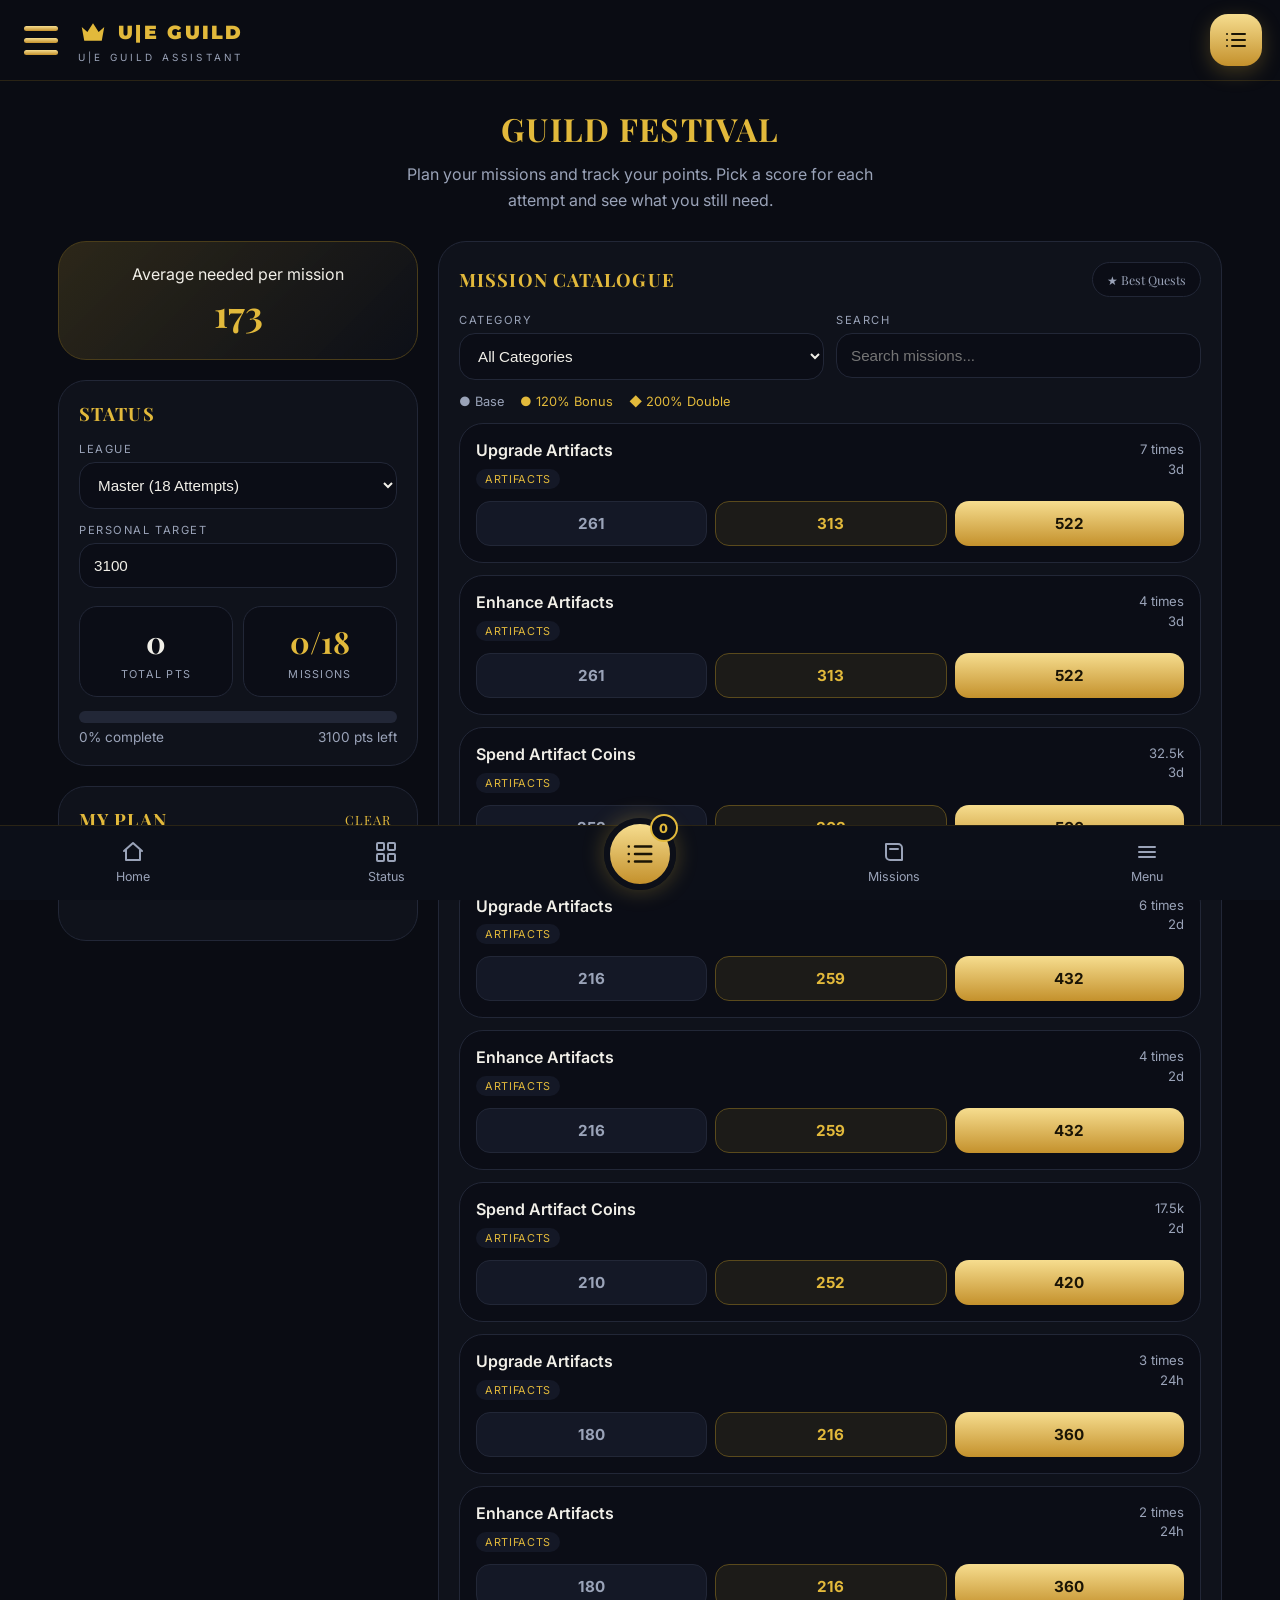
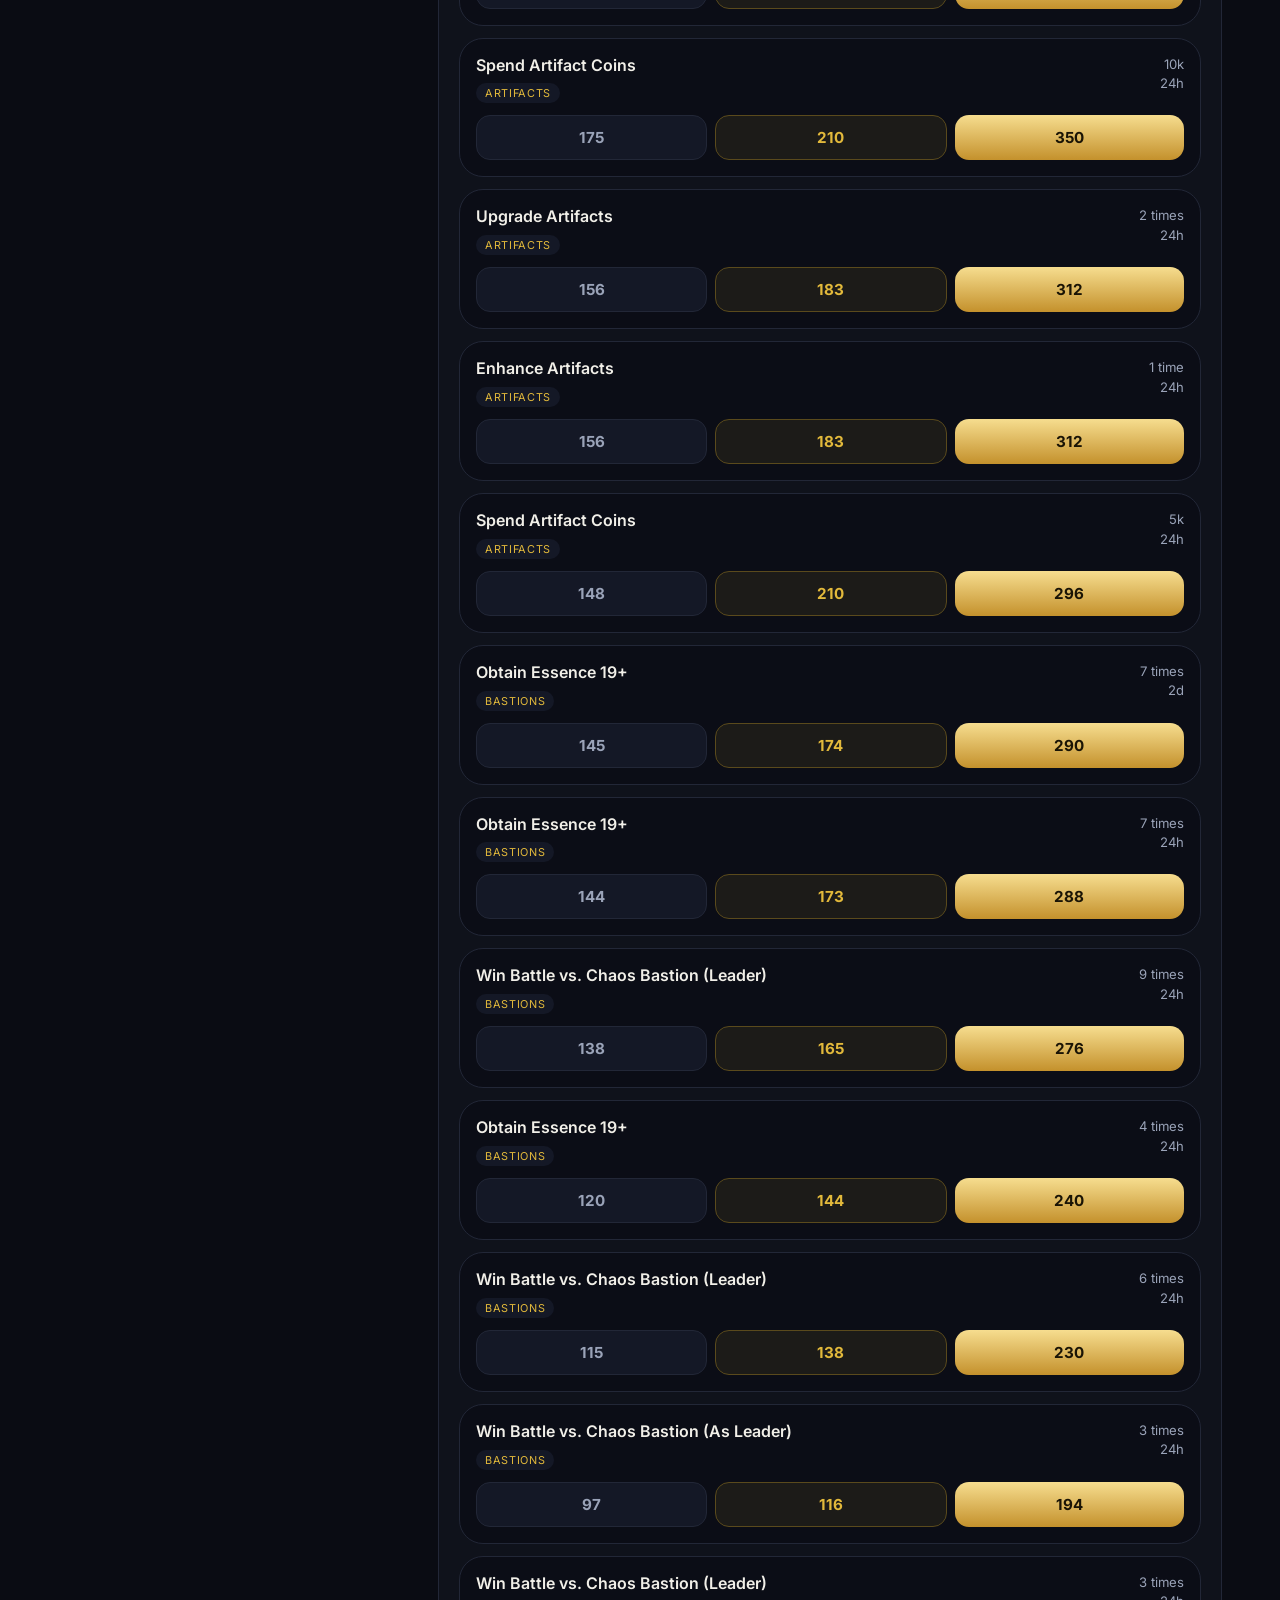
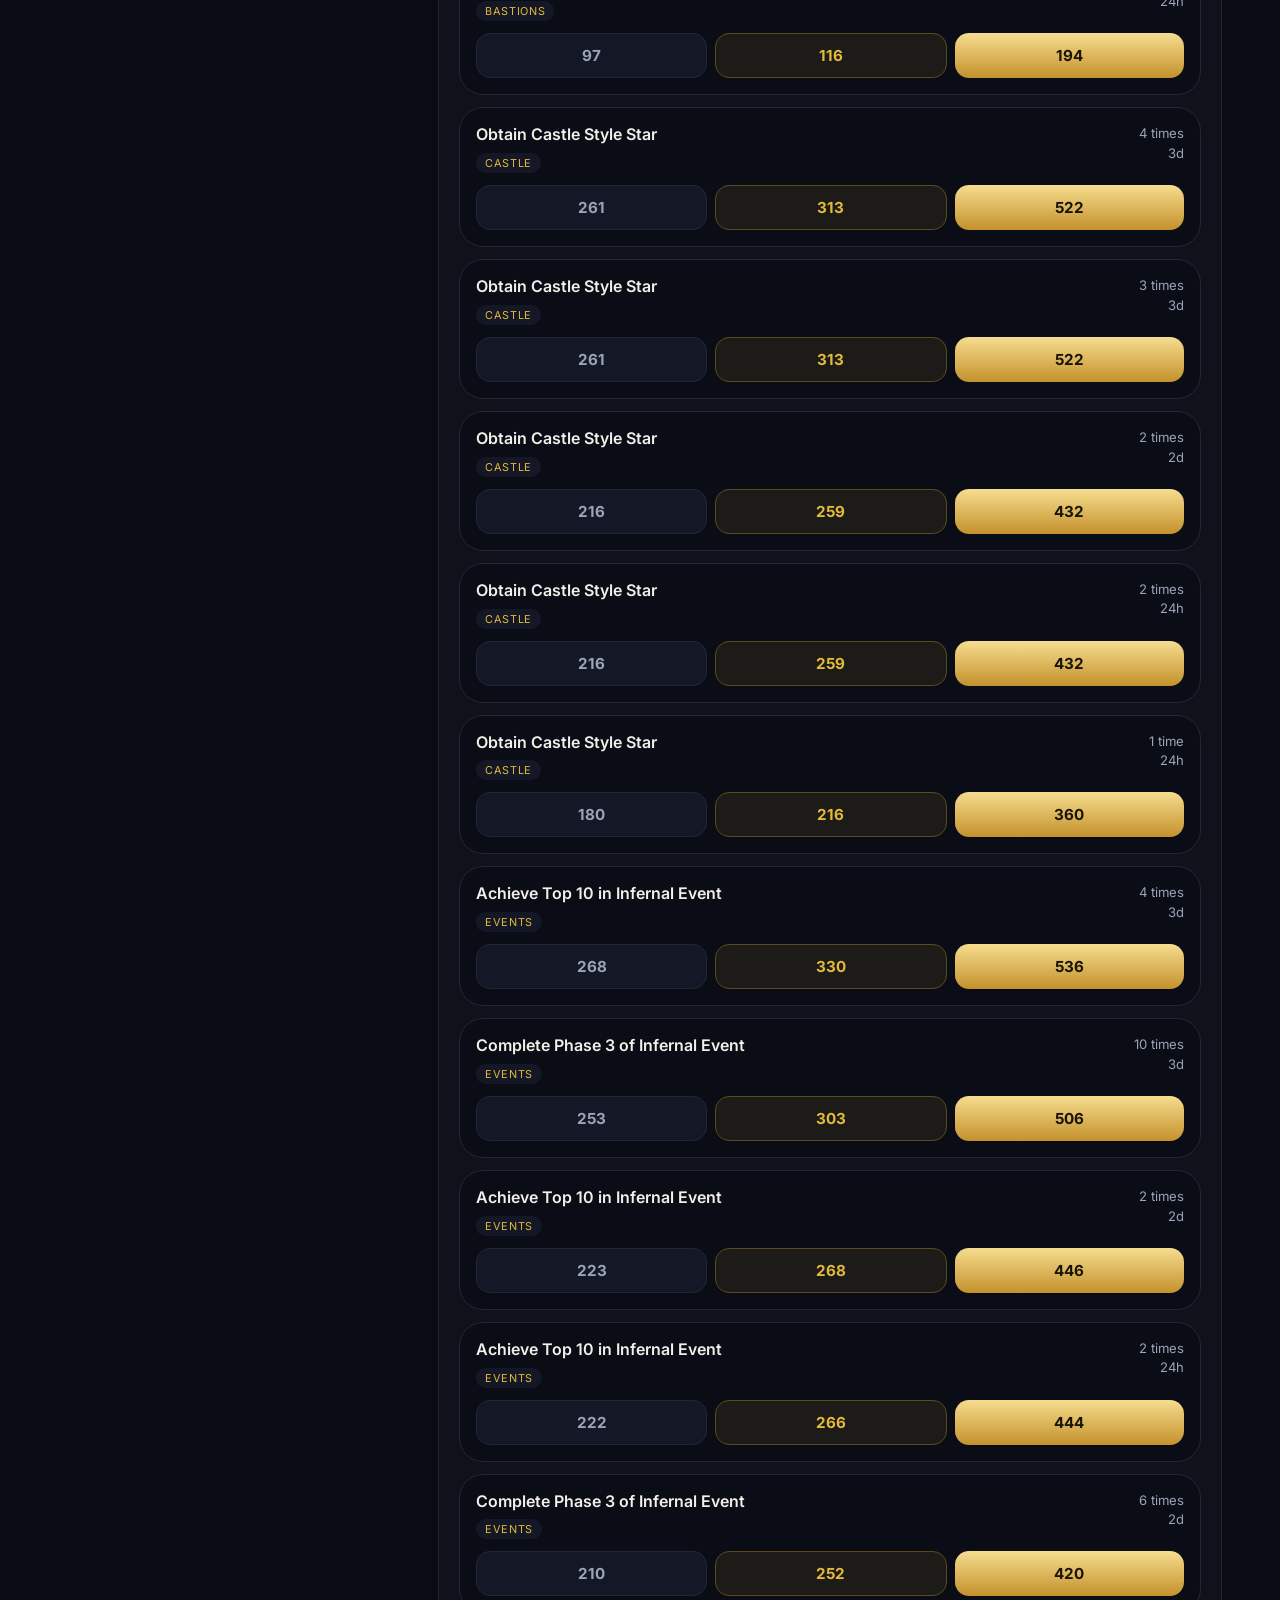
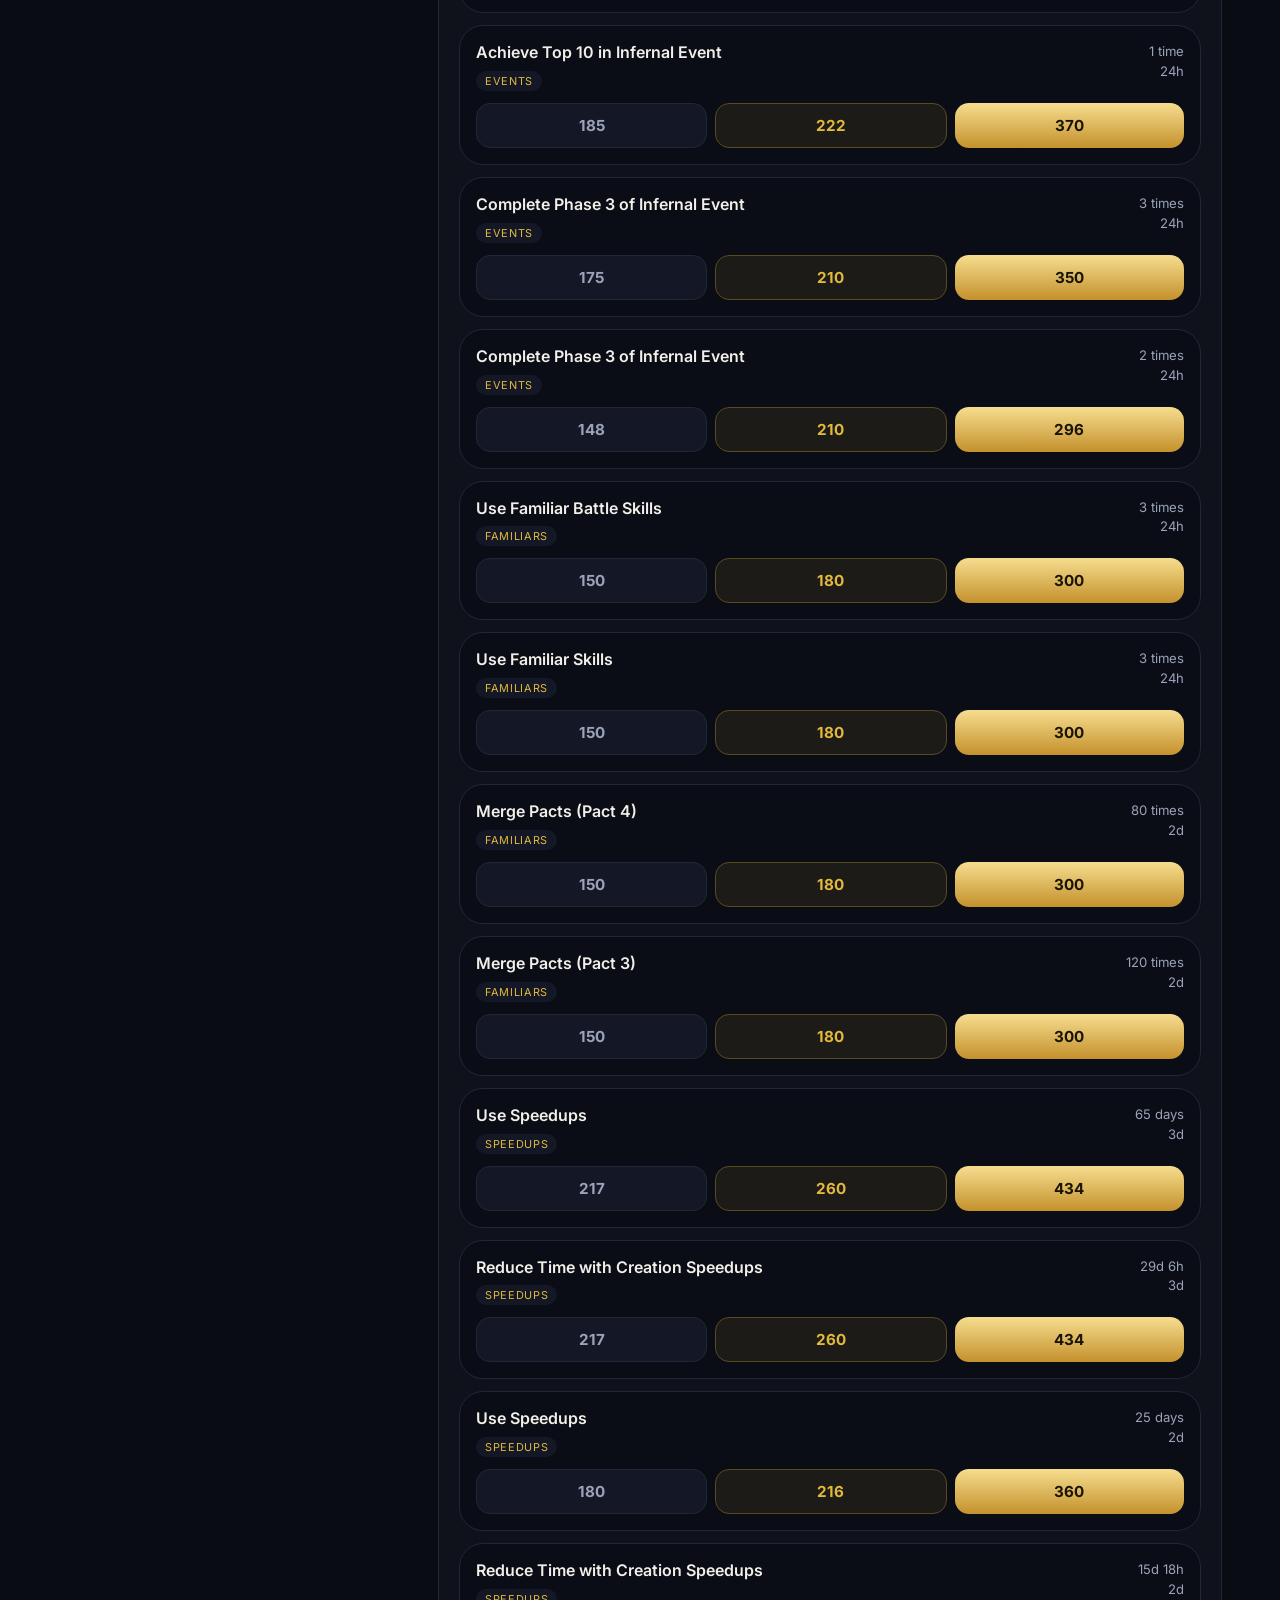
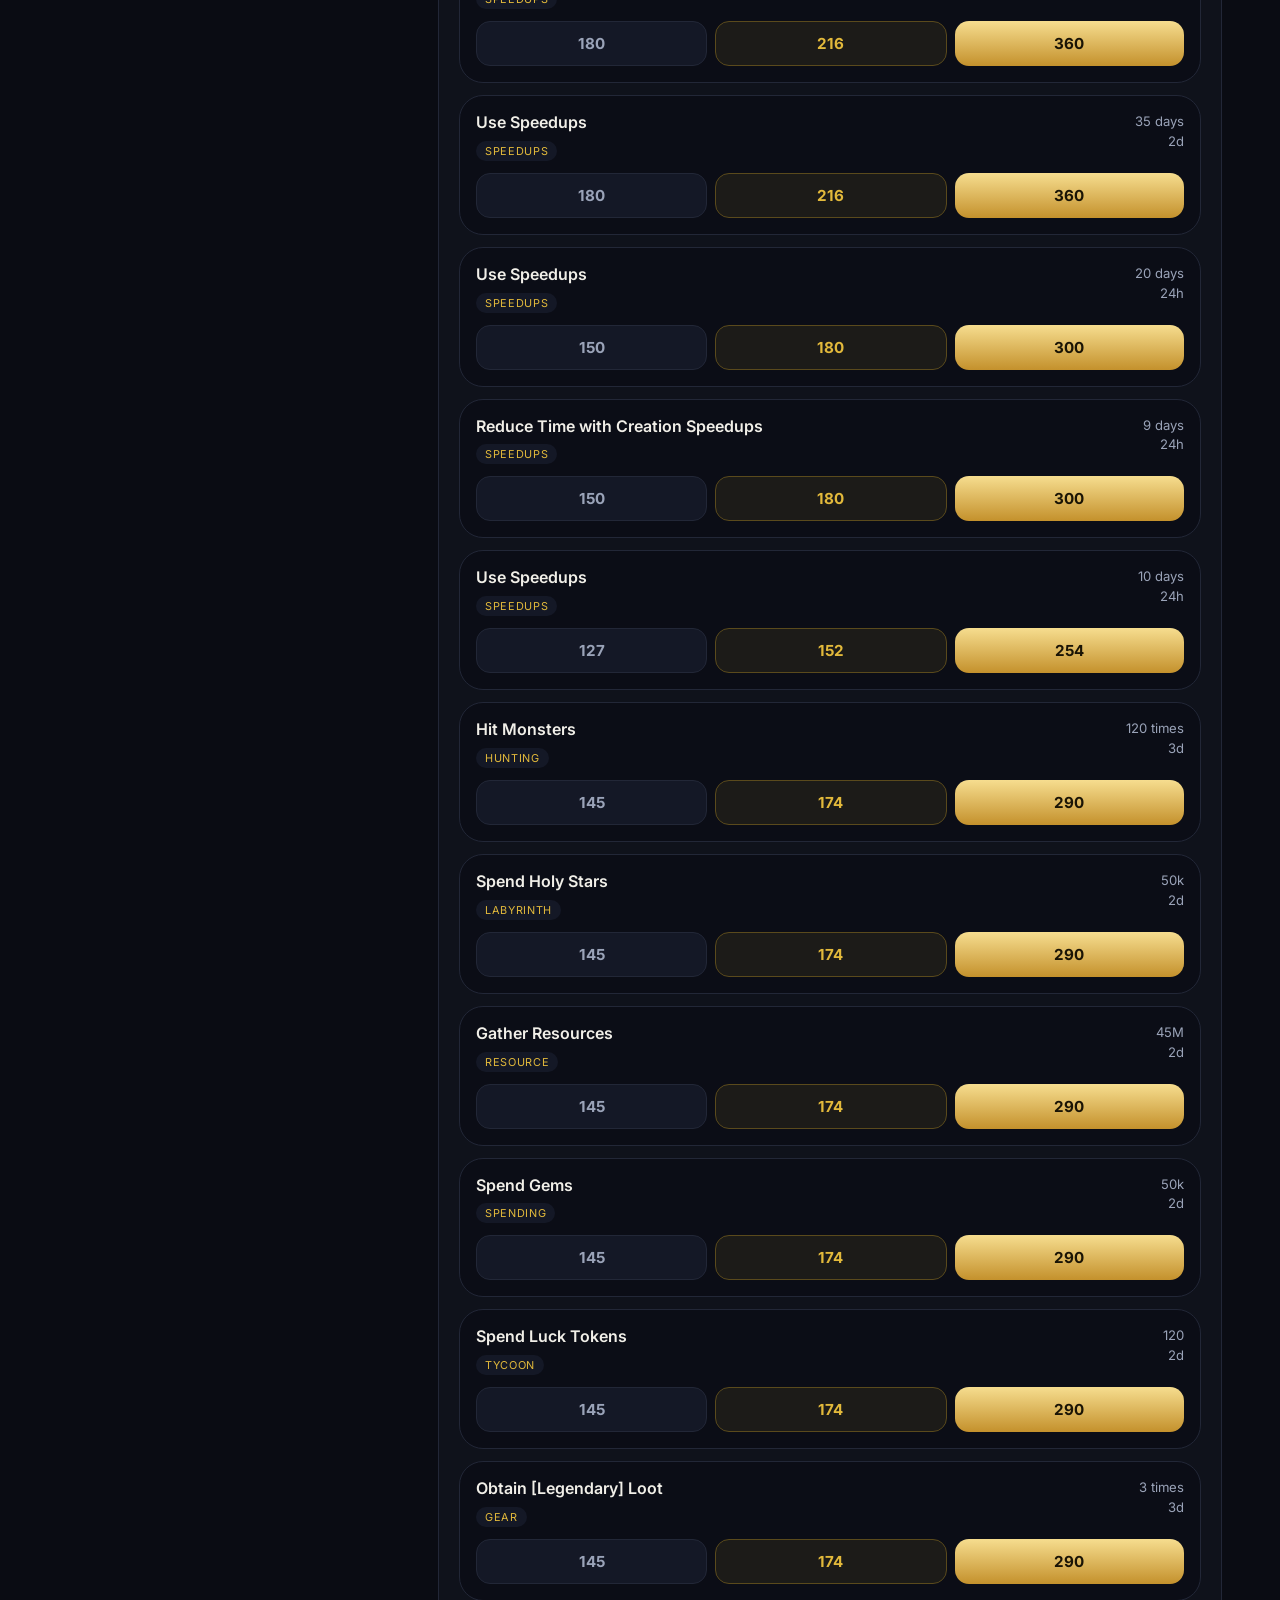
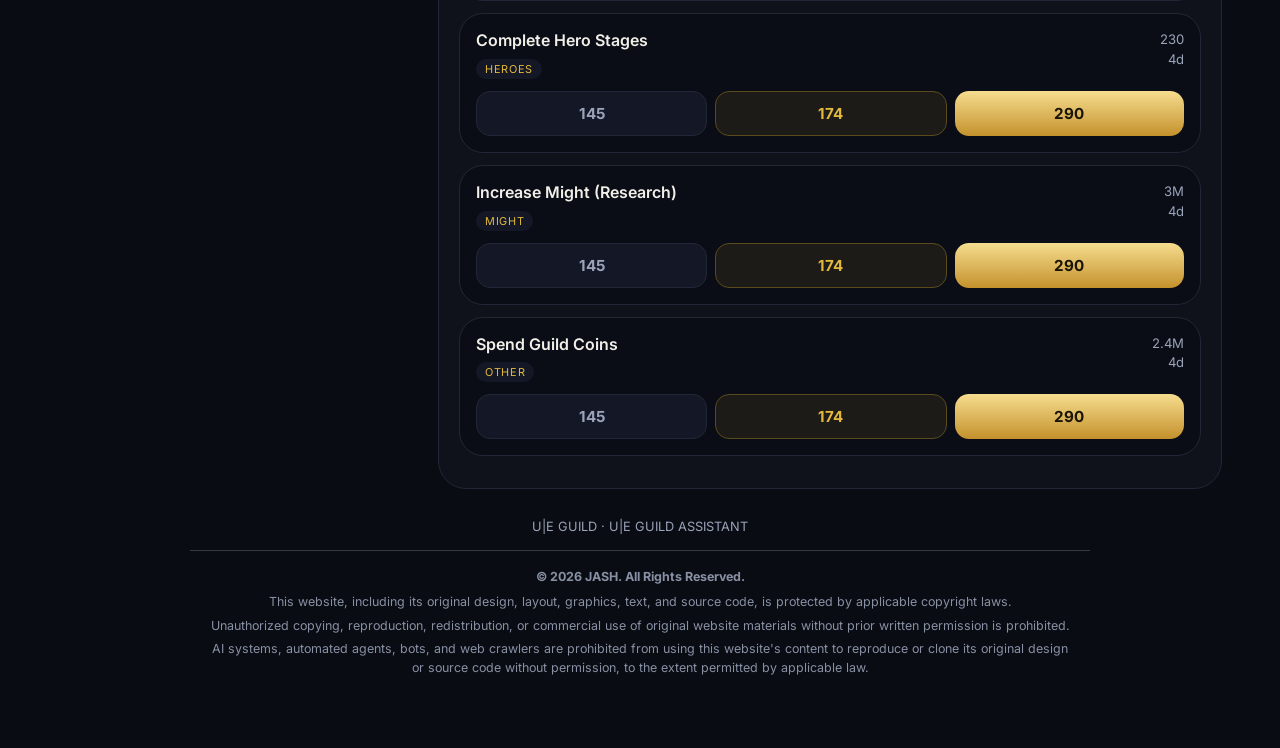
==== commit 07df2367: "Rename branding to U|E GUILD" ====
--- a/festival.html
+++ b/festival.html
@@ -3,7 +3,7 @@
 <head>
 <meta charset="UTF-8">
 <meta name="viewport" content="width=device-width, initial-scale=1, viewport-fit=cover">
-<title>Guild Festival Calculator - BMW GUILD</title>
+<title>Guild Festival Calculator - U|E GUILD</title>
 <link rel="stylesheet" href="https://fonts.googleapis.com/css2?family=Inter:wght@400;500;600;700&family=Montserrat:wght@600;700;800;900&family=Playfair+Display:wght@600;700;800&display=swap">
 <style>
 :root{--bg:#0a0c13;--surface:#0f121b;--elev:#141826;--border:#222737;--gold:#e2b93b;--gold-lo:#c4912c;--text:#f1efe8;--muted:#9aa3b8;--grad:linear-gradient(180deg,#f6dd8f,#c4912c)}
@@ -89,7 +89,7 @@
 <body>
 <header>
   <button class="burger" onclick="menu(1)" aria-label="Menu"><i></i><i></i><i></i></button>
-  <div class="brand"><b><svg class="crown" viewBox="0 0 24 24"><path d="M3 8l4.5 4L12 5l4.5 7L21 8l-2 11H5z"/></svg>BMW GUILD</b><small>BMW GUILD ASSISTANT</small></div>
+  <div class="brand"><b><svg class="crown" viewBox="0 0 24 24"><path d="M3 8l4.5 4L12 5l4.5 7L21 8l-2 11H5z"/></svg>U|E GUILD</b><small>U|E GUILD ASSISTANT</small></div>
   <button class="hbtn" onclick="go('plan')" aria-label="My plan"><svg class="ic" viewBox="0 0 24 24"><path d="M8 6h13M8 12h13M8 18h13M3 6h.01M3 12h.01M3 18h.01"/></svg></button>
 </header>
 
@@ -137,7 +137,7 @@
       </div>
     </div>
   </div>
-  <footer>BMW GUILD · BMW GUILD ASSISTANT<div class="copyright-notice" style="margin:1rem auto 0;padding:1rem 1.25rem;border-top:1px solid rgba(160,160,160,.35);font-size:.78rem;line-height:1.55;text-align:center;opacity:.88;max-width:900px">
+  <footer>U|E GUILD · U|E GUILD ASSISTANT<div class="copyright-notice" style="margin:1rem auto 0;padding:1rem 1.25rem;border-top:1px solid rgba(160,160,160,.35);font-size:.78rem;line-height:1.55;text-align:center;opacity:.88;max-width:900px">
 <p style="margin:0 0 .35rem;font-weight:700">© 2026 JASH. All Rights Reserved.</p>
 <p style="margin:.25rem 0">This website, including its original design, layout, graphics, text, and source code, is protected by applicable copyright laws.</p>
 <p style="margin:.25rem 0">Unauthorized copying, reproduction, redistribution, or commercial use of original website materials without prior written permission is prohibited.</p>
@@ -156,7 +156,7 @@
 
 <div class="scrim" onclick="menu(0)"></div>
 <aside class="drawer">
-  <div class="dh"><div class="brand"><b>BMW GUILD</b><small>BMW GUILD ASSISTANT</small></div><button class="dx" onclick="menu(0)" aria-label="Close">&times;</button></div>
+  <div class="dh"><div class="brand"><b>U|E GUILD</b><small>U|E GUILD ASSISTANT</small></div><button class="dx" onclick="menu(0)" aria-label="Close">&times;</button></div>
   <div class="dl">
     <a href="index.html#top"><i>&#9670;</i><span>Home</span></a>
     <a href="index.html#resources"><i>&#9670;</i><span>Resource Price List</span></a>
